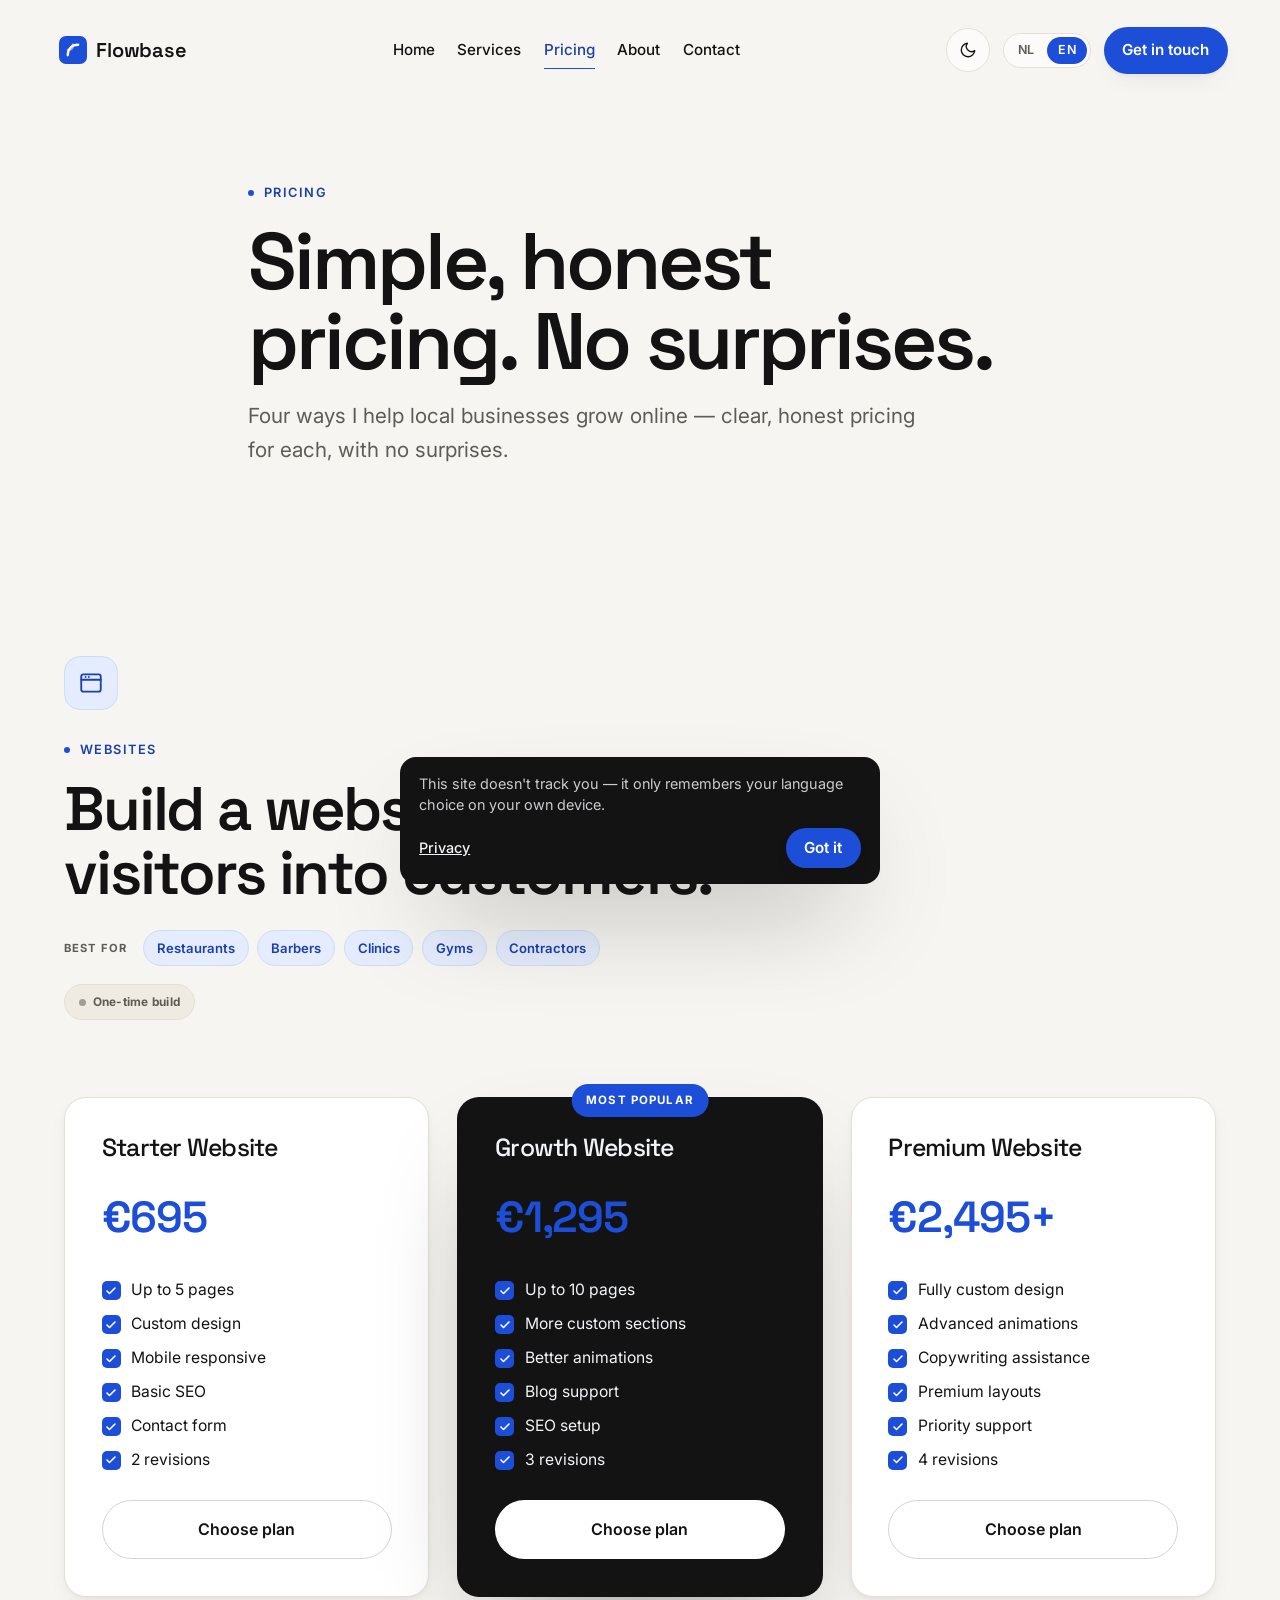
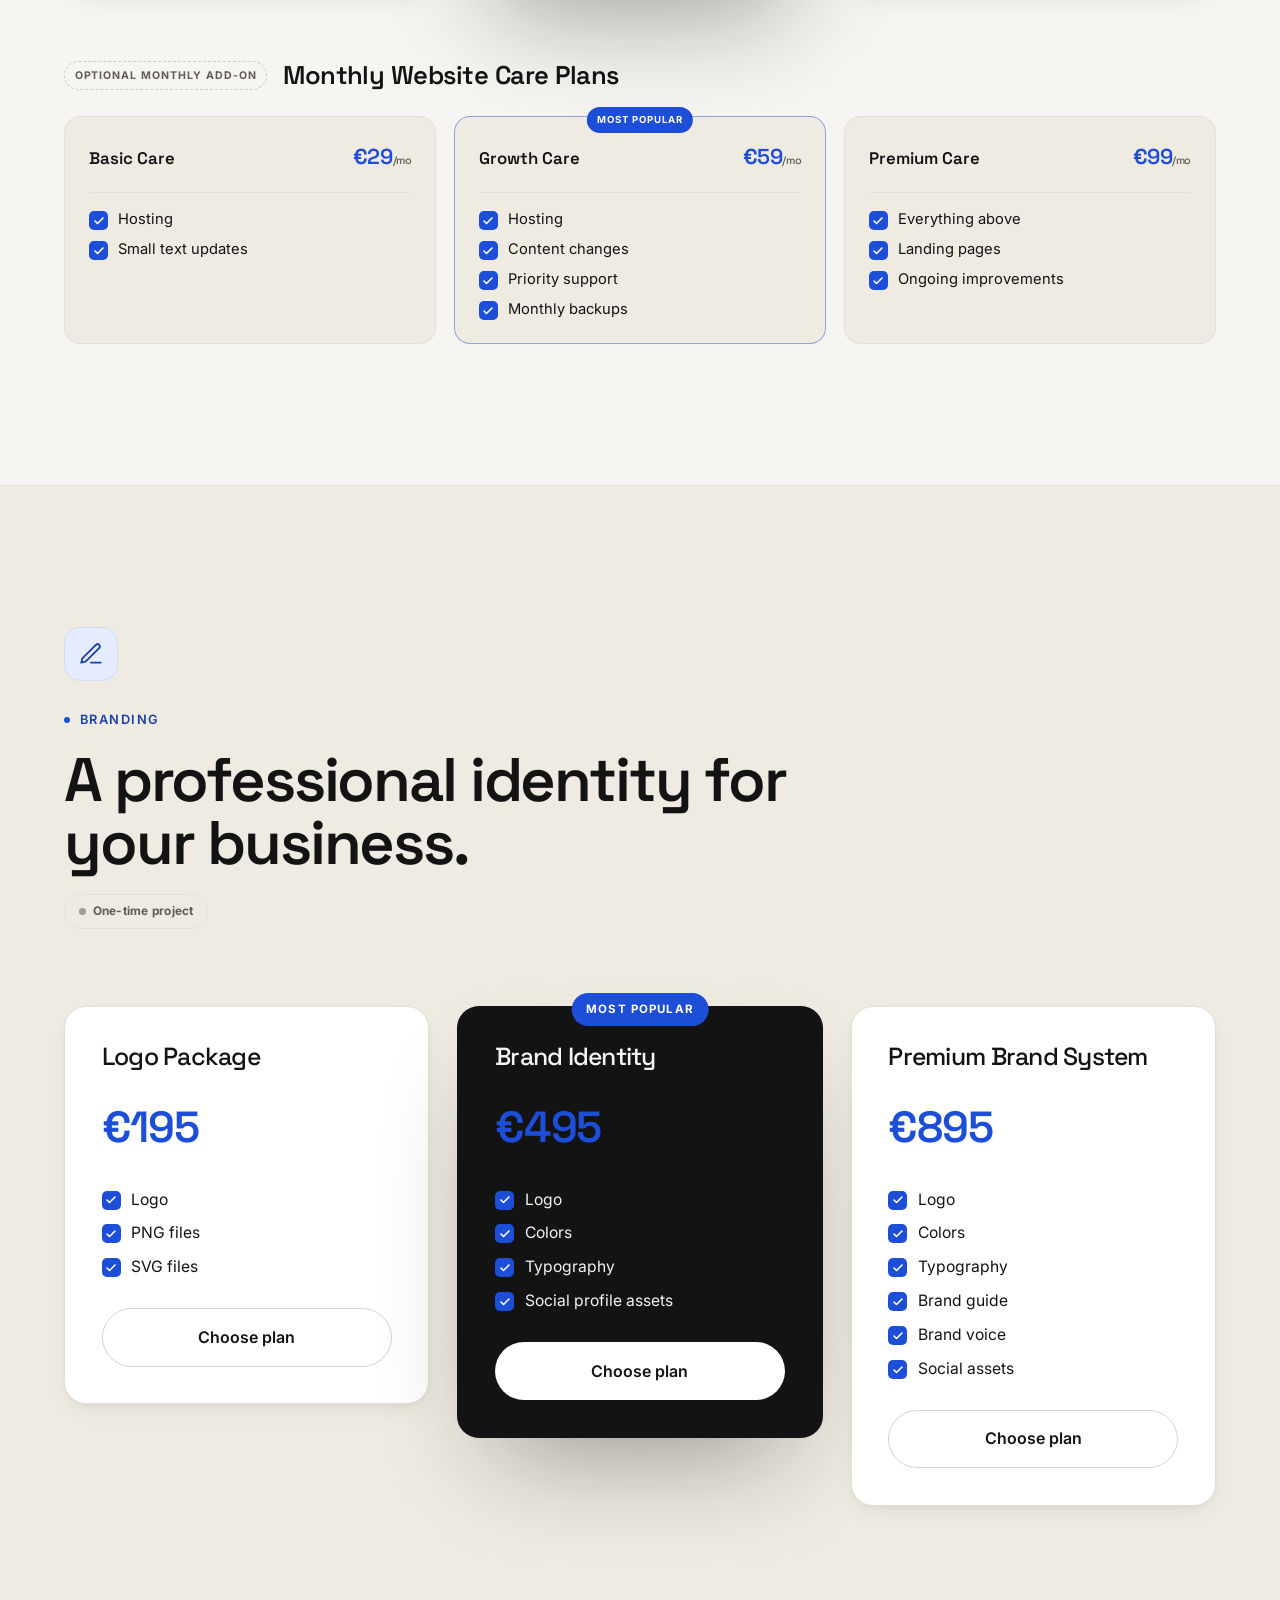
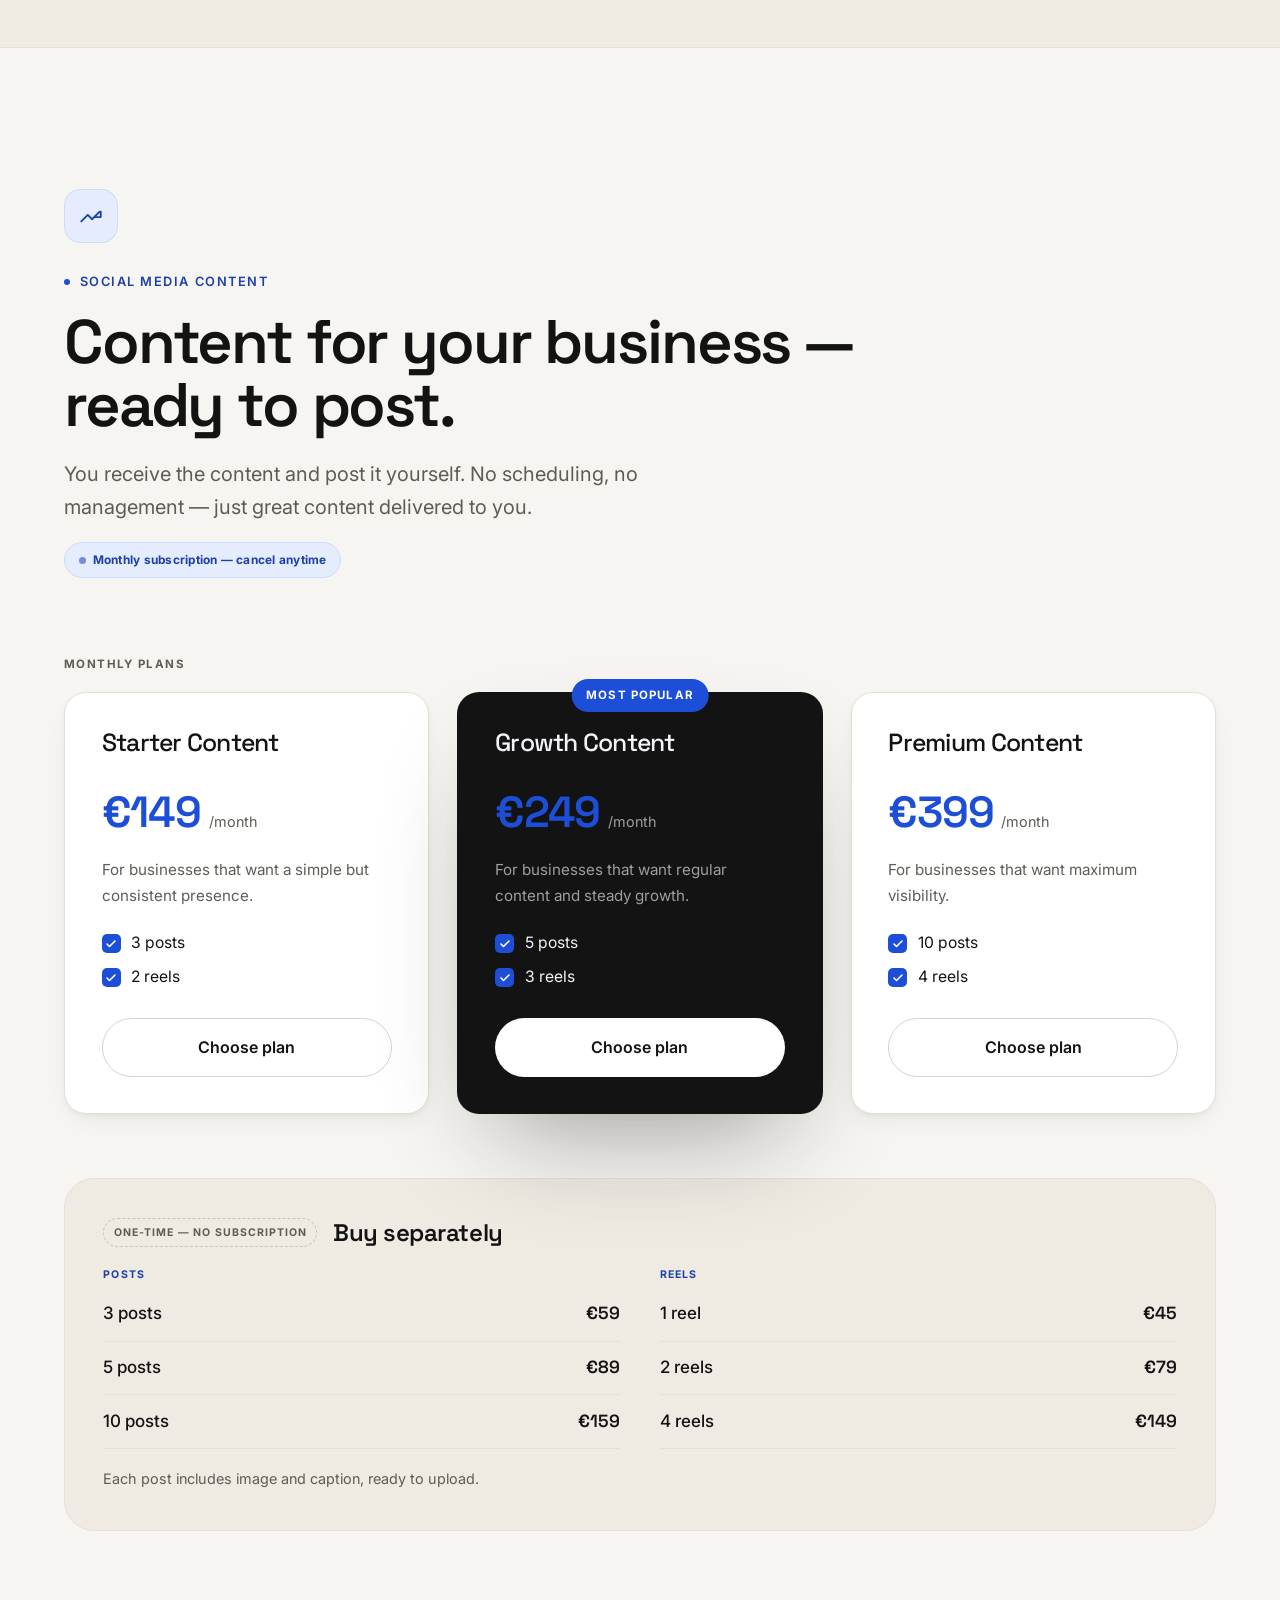
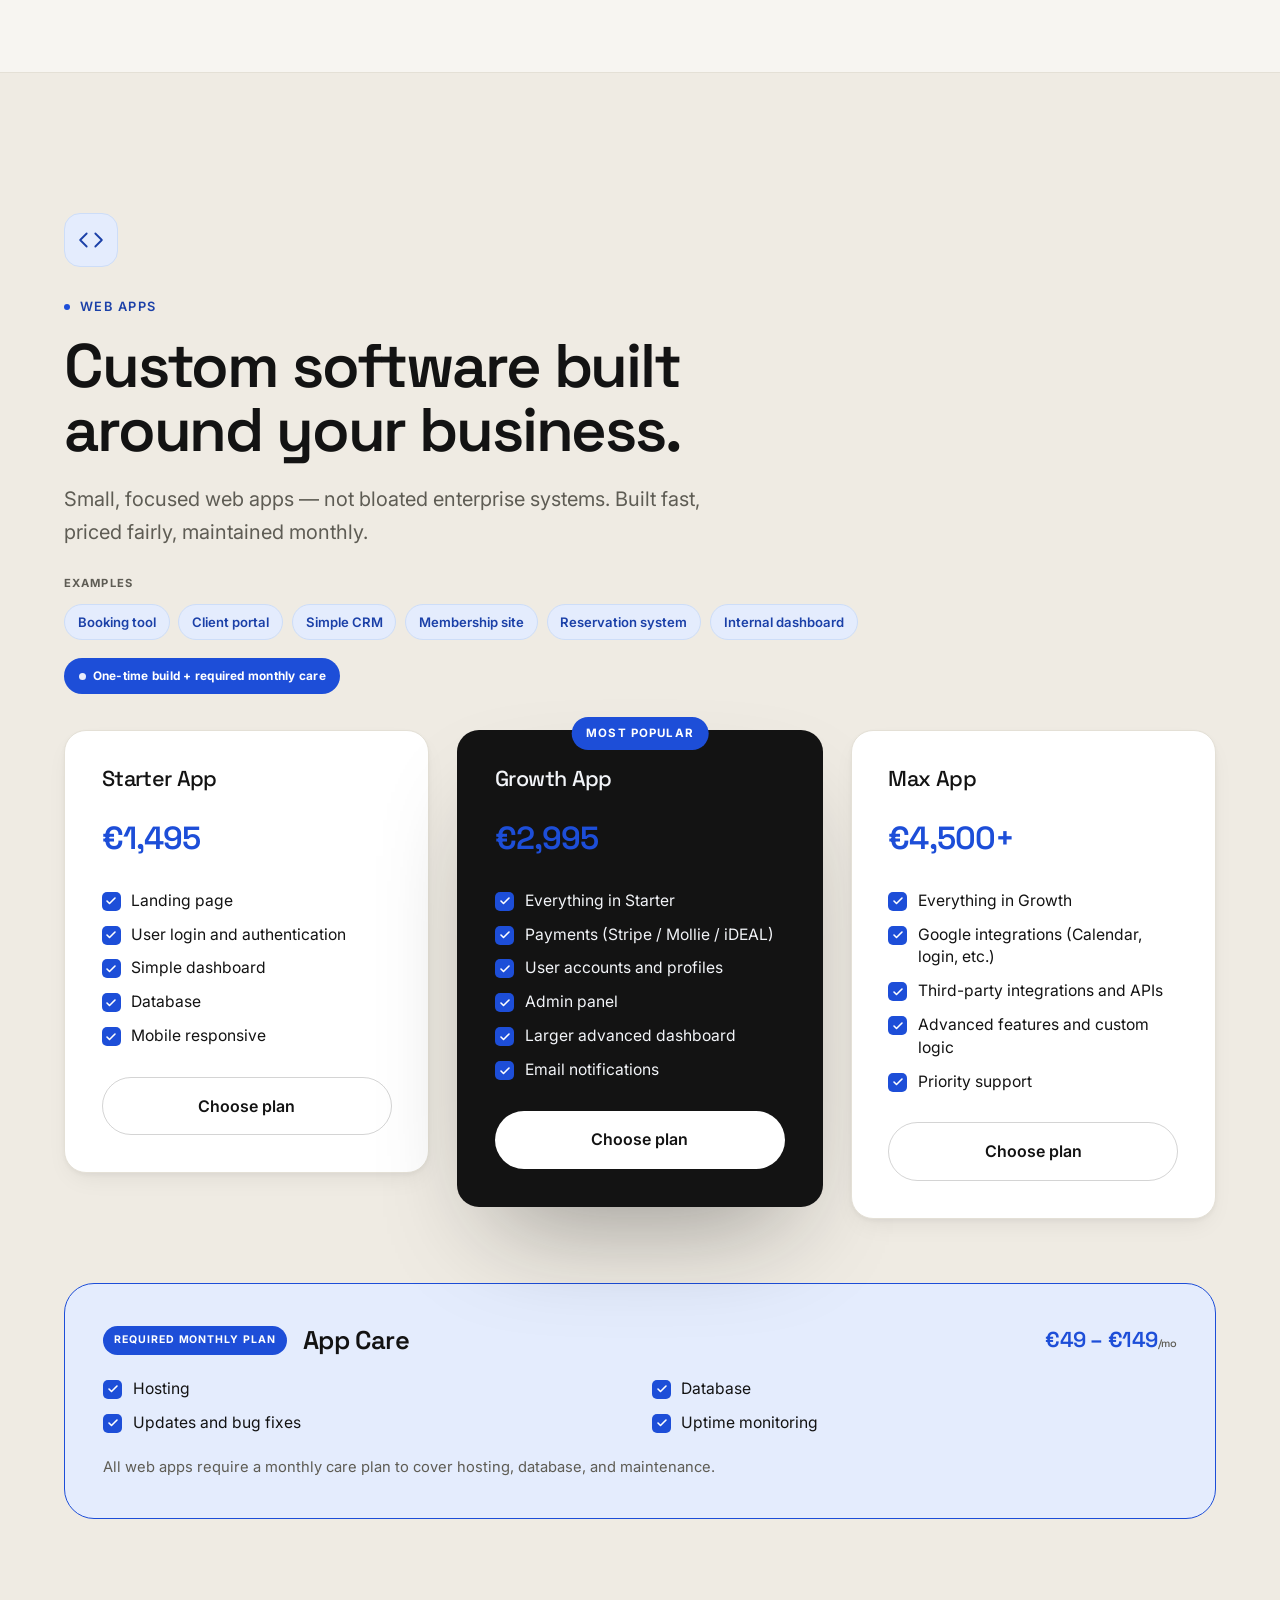
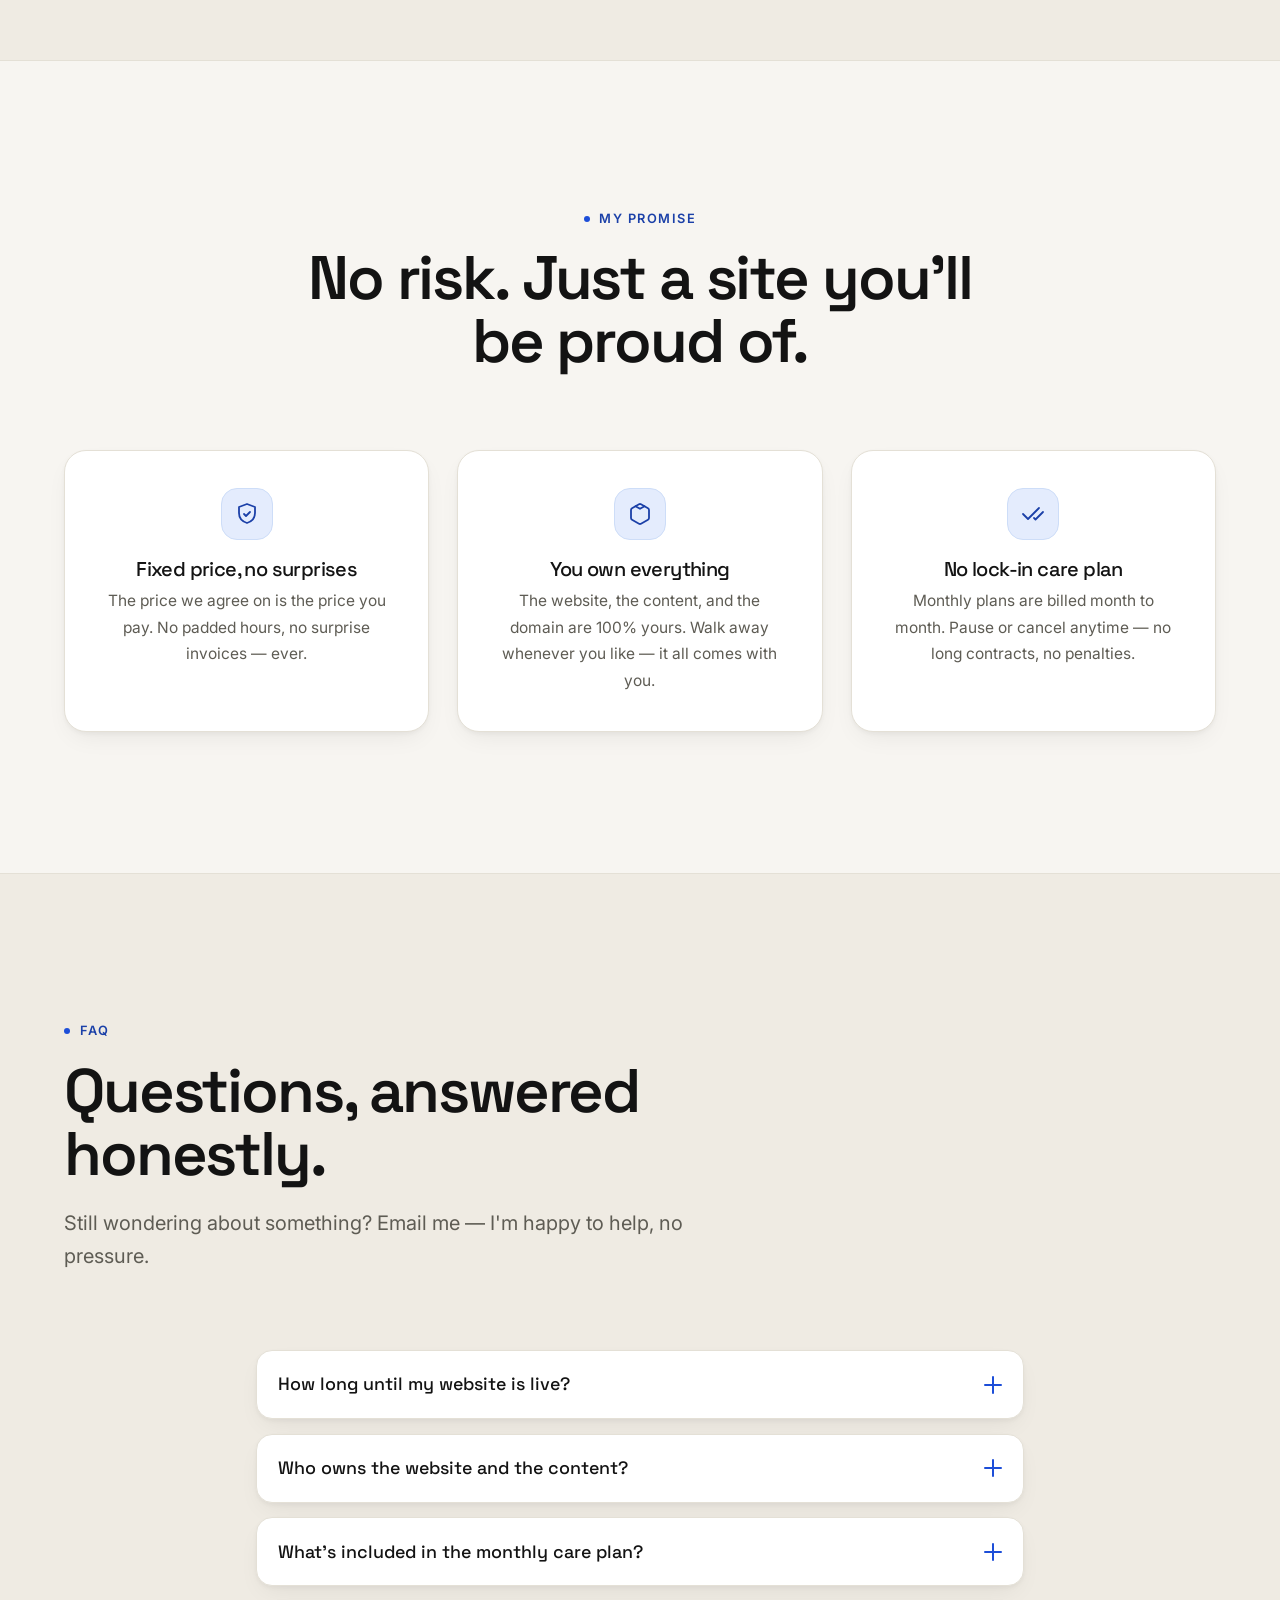
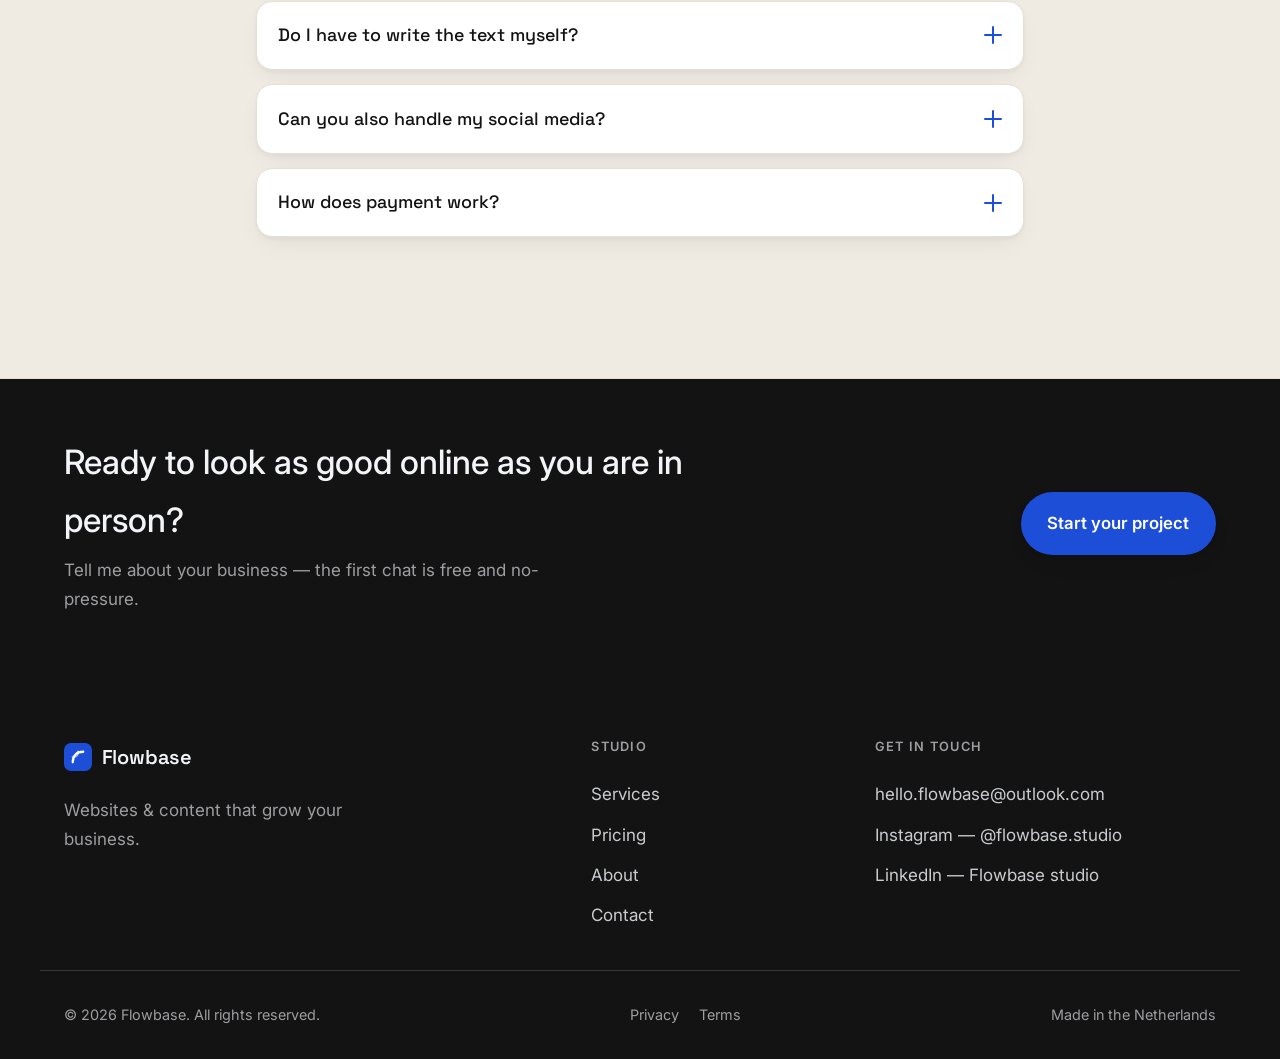
==== pricing.html @ be9048ef "Initial commit: Flowbase marketing site Static bilingual (NL/EN) multi-page site (Home, Services, Pr" ====
<!DOCTYPE html>
<html lang="en" data-page="pricing">
<head>
  <meta charset="UTF-8" />
  <meta name="viewport" content="width=device-width, initial-scale=1.0" />
  <title>Pricing — Flowbase</title>
  <meta name="description" content="Clear, honest pricing for websites, branding, social content, and custom web apps — for local businesses in the Netherlands. No surprises." />
  <meta name="theme-color" content="#F7F5F1" />

  <meta property="og:type" content="website" />
  <meta property="og:site_name" content="Flowbase" />
  <meta property="og:title" content="Pricing — Flowbase" />
  <meta property="og:description" content="Websites, branding, social content, and custom web apps — clear pricing, no surprises." />
  <meta property="og:url" content="https://flowbase.nl/pricing.html" />
  <meta property="og:image" content="https://flowbase.nl/assets/img/og-image.jpg" />
  <meta name="twitter:card" content="summary_large_image" />
  <meta name="twitter:image" content="https://flowbase.nl/assets/img/og-image.jpg" />

  <link rel="icon" href="assets/img/favicon.svg" type="image/svg+xml" />
  <link rel="apple-touch-icon" href="assets/img/favicon.svg" />
  <link rel="manifest" href="site.webmanifest" />
  <meta name="apple-mobile-web-app-title" content="Flowbase" />
  <meta name="mobile-web-app-capable" content="yes" />

  <!-- FAQ rich results -->
  <script type="application/ld+json">
  {
    "@context": "https://schema.org",
    "@type": "FAQPage",
    "mainEntity": [
      { "@type": "Question", "name": "How long until my website is live?", "acceptedAnswer": { "@type": "Answer", "text": "Most sites go live in around two weeks once I have your content. Bigger builds with booking or logins take a little longer — you'll always get a clear timeline upfront." } },
      { "@type": "Question", "name": "Who owns the website and the content?", "acceptedAnswer": { "@type": "Answer", "text": "You do — completely. The site, the copy, the images, and the domain are yours. There's no lock-in and nothing held hostage." } },
      { "@type": "Question", "name": "What's included in the monthly care plan?", "acceptedAnswer": { "@type": "Answer", "text": "Hosting, security, backups, software updates, and small content tweaks — so your site stays fast, safe, and current without you having to think about it." } },
      { "@type": "Question", "name": "Do I have to write the text myself?", "acceptedAnswer": { "@type": "Answer", "text": "No. I draft the copy and structure based on our chat about your business — you just review and approve. Good writing is part of the job." } },
      { "@type": "Question", "name": "Can you also handle my social media?", "acceptedAnswer": { "@type": "Answer", "text": "Yes — that's the content side of Flowbase. Posts and reels, done for you every month, either on their own or bundled with your care plan." } },
      { "@type": "Question", "name": "How does payment work?", "acceptedAnswer": { "@type": "Answer", "text": "A deposit to get started and the rest on completion for the build. Monthly plans are billed month to month, and you can cancel whenever you like." } }
    ]
  }
  </script>

  <script type="speculationrules">
  { "prefetch": [ { "source": "document", "where": { "href_matches": "/*" }, "eagerness": "moderate" } ] }
  </script>

  <link rel="preconnect" href="https://fonts.googleapis.com" />
  <link rel="preconnect" href="https://fonts.gstatic.com" crossorigin />
  <link href="https://fonts.googleapis.com/css2?family=Space+Grotesk:wght@400;500;600;700&family=Inter:wght@400;500;600;700&display=swap" rel="stylesheet" />

  <script>
    (function () {
      try {
        var t = localStorage.getItem('flowbase-theme');
        if (t !== 'dark' && t !== 'light') { t = window.matchMedia && window.matchMedia('(prefers-color-scheme: dark)').matches ? 'dark' : 'light'; }
        if (t === 'dark') document.documentElement.setAttribute('data-theme', 'dark');
      } catch (e) {}
    })();
  </script>

  <link rel="stylesheet" href="assets/css/styles.css" />
</head>
<body>
  <a class="skip-link" href="#main" data-i18n="skip">Skip to content</a>

  <header class="nav" id="nav">
    <div class="nav__inner">
      <a href="index.html" class="brand" aria-label="Flowbase home">
        <span class="brand__mark" aria-hidden="true">
          <svg viewBox="0 0 32 32" width="28" height="28" fill="none">
            <rect width="32" height="32" rx="8" fill="#C2613D"/>
            <path d="M10 22c0-7 4-12 12-12" stroke="#FFFFFF" stroke-width="2.6" stroke-linecap="round"/>
            <path d="M10 16c4 0 6-2 6-6" stroke="#FFFFFF" stroke-width="2.6" stroke-linecap="round" opacity="0.5"/>
          </svg>
        </span>
        <span class="brand__name">Flowbase</span>
      </a>

      <nav class="nav__links" aria-label="Primary">
        <a href="index.html" data-i18n="nav.home">Home</a>
        <a href="services.html" data-i18n="nav.services">Services</a>
        <a href="pricing.html" class="is-active" aria-current="page" data-i18n="nav.pricing">Pricing</a>
        <a href="about.html" data-i18n="nav.about">About</a>
        <a href="contact.html" data-i18n="nav.contact">Contact</a>
      </nav>

      <div class="nav__cta">
        <button type="button" class="theme-toggle" aria-label="Toggle dark mode" aria-pressed="false">
          <svg class="i-moon" viewBox="0 0 24 24" width="18" height="18" fill="none" stroke="currentColor" stroke-width="1.8" stroke-linecap="round" stroke-linejoin="round" aria-hidden="true"><path d="M21 12.79A9 9 0 1 1 11.21 3 7 7 0 0 0 21 12.79z"/></svg>
          <svg class="i-sun" viewBox="0 0 24 24" width="18" height="18" fill="none" stroke="currentColor" stroke-width="1.8" stroke-linecap="round" stroke-linejoin="round" aria-hidden="true"><circle cx="12" cy="12" r="4"/><path d="M12 2v2M12 20v2M4.93 4.93l1.41 1.41M17.66 17.66l1.41 1.41M2 12h2M20 12h2M6.34 17.66l-1.41 1.41M19.07 4.93l-1.41 1.41"/></svg>
        </button>
        <div class="lang-switch" role="group" aria-label="Language / Taal">
          <button type="button" class="lang-switch__btn" data-lang="nl" aria-label="Nederlands" aria-pressed="false">NL</button>
          <button type="button" class="lang-switch__btn" data-lang="en" aria-label="English" aria-pressed="true">EN</button>
        </div>
        <a href="contact.html" class="btn btn--accent btn--sm" data-i18n="nav.cta">Get in touch</a>
      </div>

      <button class="nav__toggle" id="navToggle" aria-label="Open menu" aria-expanded="false" aria-controls="mobileMenu">
        <svg viewBox="0 0 24 24" width="24" height="24" fill="none" stroke="currentColor" stroke-width="1.8" stroke-linecap="round"><path d="M3 12h18M3 6h18M3 18h18"/></svg>
      </button>
    </div>

    <div class="mobile-menu" id="mobileMenu" hidden>
      <nav aria-label="Mobile">
        <a href="index.html" data-i18n="nav.home">Home</a>
        <a href="services.html" data-i18n="nav.services">Services</a>
        <a href="pricing.html" class="is-active" aria-current="page" data-i18n="nav.pricing">Pricing</a>
        <a href="about.html" data-i18n="nav.about">About</a>
        <a href="contact.html" data-i18n="nav.contact">Contact</a>
      </nav>
      <div class="mobile-menu__lang">
        <span data-i18n="nav.language">Language</span>
        <div class="lang-switch" role="group" aria-label="Language / Taal">
          <button type="button" class="lang-switch__btn" data-lang="nl" aria-label="Nederlands" aria-pressed="false">NL</button>
          <button type="button" class="lang-switch__btn" data-lang="en" aria-label="English" aria-pressed="true">EN</button>
        </div>
      </div>
      <div class="mobile-menu__lang">
        <span data-i18n="nav.theme">Theme</span>
        <button type="button" class="theme-toggle" aria-label="Toggle dark mode" aria-pressed="false">
          <svg class="i-moon" viewBox="0 0 24 24" width="18" height="18" fill="none" stroke="currentColor" stroke-width="1.8" stroke-linecap="round" stroke-linejoin="round" aria-hidden="true"><path d="M21 12.79A9 9 0 1 1 11.21 3 7 7 0 0 0 21 12.79z"/></svg>
          <svg class="i-sun" viewBox="0 0 24 24" width="18" height="18" fill="none" stroke="currentColor" stroke-width="1.8" stroke-linecap="round" stroke-linejoin="round" aria-hidden="true"><circle cx="12" cy="12" r="4"/><path d="M12 2v2M12 20v2M4.93 4.93l1.41 1.41M17.66 17.66l1.41 1.41M2 12h2M20 12h2M6.34 17.66l-1.41 1.41M19.07 4.93l-1.41 1.41"/></svg>
        </button>
      </div>
      <a href="contact.html" class="btn btn--accent btn--block" data-i18n="nav.cta">Get in touch</a>
    </div>
  </header>

  <main id="main">
    <section class="page-header">
      <div class="container page-header__inner reveal">
        <p class="eyebrow"><span class="eyebrow__dot" aria-hidden="true"></span><span data-i18n="pricing.eyebrow">Pricing</span></p>
        <h1 data-i18n="pricing.title">Simple, honest pricing. No surprises.</h1>
        <p class="lead" data-i18n="pricing.lead">Four ways I help local businesses grow online — clear, honest pricing for each, with no surprises.</p>
      </div>
    </section>

    <!-- ========== 1 · WEBSITES (primary) ========== -->
    <section class="section" id="websites" aria-labelledby="websites-title">
      <div class="container">
        <div class="section__head reveal">
          <span class="cat-icon" aria-hidden="true">
            <svg viewBox="0 0 24 24" width="26" height="26" fill="none" stroke="currentColor" stroke-width="1.7" stroke-linecap="round" stroke-linejoin="round"><rect x="3" y="4" width="18" height="16" rx="2"/><path d="M3 9h18M7 6.5h.01M10 6.5h.01"/></svg>
          </span>
          <p class="eyebrow"><span class="eyebrow__dot" aria-hidden="true"></span><span data-i18n="pr.cat.web">Websites</span></p>
          <h2 class="section__title" id="websites-title" data-i18n="pr.web.title">Build a website that turns visitors into customers.</h2>
          <div class="bestfor-row">
            <span class="bestfor-row__label" data-i18n="pr.bestforLabel">Best for</span>
            <div class="tags">
              <span class="tag" data-i18n="aud.restaurants">Restaurants</span>
              <span class="tag" data-i18n="tag.barbers">Barbers</span>
              <span class="tag" data-i18n="tag.clinics">Clinics</span>
              <span class="tag" data-i18n="aud.gyms">Gyms</span>
              <span class="tag" data-i18n="aud.contractors">Contractors</span>
            </div>
          </div>
          <div class="billing-row"><span class="bill bill--once" data-i18n="pr.bill.web">One-time build</span></div>
        </div>

        <div class="grid grid--3 pricing-grid">
          <article class="card price-card reveal">
            <header class="price-card__head"><h3 data-i18n="pr.w1.name">Starter Website</h3></header>
            <div class="price"><span class="price__amount">€695</span></div>
            <ul class="ticks">
              <li data-i18n="pr.w1.t1">Up to 5 pages</li>
              <li data-i18n="pr.w1.t2">Custom design</li>
              <li data-i18n="pr.w1.t3">Mobile responsive</li>
              <li data-i18n="pr.w1.t4">Basic SEO</li>
              <li data-i18n="pr.w1.t5">Contact form</li>
              <li data-i18n="pr.w1.t6">2 revisions</li>
            </ul>
            <a href="contact.html" class="btn btn--outline btn--block" data-i18n="pr.choose">Choose plan</a>
          </article>

          <article class="card price-card price-card--featured reveal">
            <span class="badge" data-i18n="bundle.badge">Most popular</span>
            <header class="price-card__head"><h3 data-i18n="pr.w2.name">Growth Website</h3></header>
            <div class="price"><span class="price__amount">€1,295</span></div>
            <ul class="ticks">
              <li data-i18n="pr.w2.t1">Up to 10 pages</li>
              <li data-i18n="pr.w2.t2">More custom sections</li>
              <li data-i18n="pr.w2.t3">Better animations</li>
              <li data-i18n="pr.w2.t4">Blog support</li>
              <li data-i18n="pr.w2.t5">SEO setup</li>
              <li data-i18n="pr.w2.t6">3 revisions</li>
            </ul>
            <a href="contact.html" class="btn btn--light btn--block" data-i18n="pr.choose">Choose plan</a>
          </article>

          <article class="card price-card reveal">
            <header class="price-card__head"><h3 data-i18n="pr.w3.name">Premium Website</h3></header>
            <div class="price"><span class="price__amount">€2,495+</span></div>
            <ul class="ticks">
              <li data-i18n="pr.w3.t1">Fully custom design</li>
              <li data-i18n="pr.w3.t2">Advanced animations</li>
              <li data-i18n="pr.w3.t3">Copywriting assistance</li>
              <li data-i18n="pr.w3.t4">Premium layouts</li>
              <li data-i18n="pr.w3.t5">Priority support</li>
              <li data-i18n="pr.w3.t6">4 revisions</li>
            </ul>
            <a href="contact.html" class="btn btn--outline btn--block" data-i18n="pr.choose">Choose plan</a>
          </article>
        </div>

        <!-- recurring add-on: care plans -->
        <div class="care reveal">
          <div class="care__head">
            <span class="care__tag care__tag--opt" data-i18n="pr.care.tag">Optional monthly add-on</span>
            <h3 class="care__title" data-i18n="pr.care.title">Monthly Website Care Plans</h3>
          </div>
          <div class="care-grid">
            <div class="care-card">
              <div class="care-card__top">
                <span class="care-card__name" data-i18n="pr.care1.name">Basic Care</span>
                <span class="care-card__price">€29<small data-i18n="unit.permo">/mo</small></span>
              </div>
              <ul class="ticks">
                <li data-i18n="pr.care1.t1">Hosting</li>
                <li data-i18n="pr.care1.t2">Small text updates</li>
              </ul>
            </div>
            <div class="care-card care-card--pop">
              <span class="badge" data-i18n="bundle.badge">Most popular</span>
              <div class="care-card__top">
                <span class="care-card__name" data-i18n="pr.care2.name">Growth Care</span>
                <span class="care-card__price">€59<small data-i18n="unit.permo">/mo</small></span>
              </div>
              <ul class="ticks">
                <li data-i18n="pr.care2.t1">Hosting</li>
                <li data-i18n="pr.care2.t2">Content changes</li>
                <li data-i18n="pr.care2.t3">Priority support</li>
                <li data-i18n="pr.care2.t4">Monthly backups</li>
              </ul>
            </div>
            <div class="care-card">
              <div class="care-card__top">
                <span class="care-card__name" data-i18n="pr.care3.name">Premium Care</span>
                <span class="care-card__price">€99<small data-i18n="unit.permo">/mo</small></span>
              </div>
              <ul class="ticks">
                <li data-i18n="pr.care3.t1">Everything above</li>
                <li data-i18n="pr.care3.t2">Landing pages</li>
                <li data-i18n="pr.care3.t3">Ongoing improvements</li>
              </ul>
            </div>
          </div>
        </div>
      </div>
    </section>

    <!-- ========== 2 · BRANDING ========== -->
    <section class="section section--alt" id="branding" aria-labelledby="branding-title">
      <div class="container">
        <div class="section__head reveal">
          <span class="cat-icon" aria-hidden="true">
            <svg viewBox="0 0 24 24" width="26" height="26" fill="none" stroke="currentColor" stroke-width="1.7" stroke-linecap="round" stroke-linejoin="round"><path d="M12 20h9"/><path d="M16.5 3.5a2.12 2.12 0 0 1 3 3L7 19l-4 1 1-4 12.5-12.5z"/></svg>
          </span>
          <p class="eyebrow"><span class="eyebrow__dot" aria-hidden="true"></span><span data-i18n="pr.cat.brand">Branding</span></p>
          <h2 class="section__title" id="branding-title" data-i18n="pr.brand.title">A professional identity for your business.</h2>
          <div class="billing-row"><span class="bill bill--once" data-i18n="pr.bill.brand">One-time project</span></div>
        </div>

        <div class="grid grid--3 pricing-grid">
          <article class="card price-card reveal">
            <header class="price-card__head"><h3 data-i18n="pr.b1.name">Logo Package</h3></header>
            <div class="price"><span class="price__amount">€195</span></div>
            <ul class="ticks">
              <li data-i18n="pr.b1.t1">Logo</li>
              <li data-i18n="pr.b1.t2">PNG files</li>
              <li data-i18n="pr.b1.t3">SVG files</li>
            </ul>
            <a href="contact.html" class="btn btn--outline btn--block" data-i18n="pr.choose">Choose plan</a>
          </article>

          <article class="card price-card price-card--featured reveal">
            <span class="badge" data-i18n="bundle.badge">Most popular</span>
            <header class="price-card__head"><h3 data-i18n="pr.b2.name">Brand Identity</h3></header>
            <div class="price"><span class="price__amount">€495</span></div>
            <ul class="ticks">
              <li data-i18n="pr.b2.t1">Logo</li>
              <li data-i18n="pr.b2.t2">Colors</li>
              <li data-i18n="pr.b2.t3">Typography</li>
              <li data-i18n="pr.b2.t4">Social profile assets</li>
            </ul>
            <a href="contact.html" class="btn btn--light btn--block" data-i18n="pr.choose">Choose plan</a>
          </article>

          <article class="card price-card reveal">
            <header class="price-card__head"><h3 data-i18n="pr.b3.name">Premium Brand System</h3></header>
            <div class="price"><span class="price__amount">€895</span></div>
            <ul class="ticks">
              <li data-i18n="pr.b3.t1">Logo</li>
              <li data-i18n="pr.b3.t2">Colors</li>
              <li data-i18n="pr.b3.t3">Typography</li>
              <li data-i18n="pr.b3.t4">Brand guide</li>
              <li data-i18n="pr.b3.t5">Brand voice</li>
              <li data-i18n="pr.b3.t6">Social assets</li>
            </ul>
            <a href="contact.html" class="btn btn--outline btn--block" data-i18n="pr.choose">Choose plan</a>
          </article>
        </div>
      </div>
    </section>

    <!-- ========== 3 · SOCIAL MEDIA CONTENT ========== -->
    <section class="section" id="content" aria-labelledby="content-title">
      <div class="container">
        <div class="section__head reveal">
          <span class="cat-icon" aria-hidden="true">
            <svg viewBox="0 0 24 24" width="26" height="26" fill="none" stroke="currentColor" stroke-width="1.7" stroke-linecap="round" stroke-linejoin="round"><path d="M3 17l6-6 4 4 7-7"/><path d="M21 8v5h-5"/></svg>
          </span>
          <p class="eyebrow"><span class="eyebrow__dot" aria-hidden="true"></span><span data-i18n="pr.cat.content">Social media content</span></p>
          <h2 class="section__title" id="content-title" data-i18n="pr.content.title">Content for your business — ready to post.</h2>
          <p class="section__lead" data-i18n="pr.content.lead">You receive the content and post it yourself. No scheduling, no management — just great content delivered to you.</p>
          <div class="billing-row"><span class="bill bill--monthly" data-i18n="pr.bill.content">Monthly subscription — cancel anytime</span></div>
        </div>

        <p class="sublabel" data-i18n="pr.s.blockA">Monthly plans</p>
        <div class="grid grid--3 pricing-grid">
          <article class="card price-card reveal">
            <header class="price-card__head"><h3 data-i18n="pr.s1.name">Starter Content</h3></header>
            <div class="price"><span class="price__amount">€149</span><span class="price__unit" data-i18n="unit.permonth">/month</span></div>
            <p class="price-card__for" data-i18n="pr.s1.for">For businesses that want a simple but consistent presence.</p>
            <ul class="ticks">
              <li data-i18n="pr.s1.t1">3 posts</li>
              <li data-i18n="pr.s1.t2">2 reels</li>
            </ul>
            <a href="contact.html" class="btn btn--outline btn--block" data-i18n="pr.choose">Choose plan</a>
          </article>

          <article class="card price-card price-card--featured reveal">
            <span class="badge" data-i18n="bundle.badge">Most popular</span>
            <header class="price-card__head"><h3 data-i18n="pr.s2.name">Growth Content</h3></header>
            <div class="price"><span class="price__amount">€249</span><span class="price__unit" data-i18n="unit.permonth">/month</span></div>
            <p class="price-card__for" data-i18n="pr.s2.for">For businesses that want regular content and steady growth.</p>
            <ul class="ticks">
              <li data-i18n="pr.s2.t1">5 posts</li>
              <li data-i18n="pr.s2.t2">3 reels</li>
            </ul>
            <a href="contact.html" class="btn btn--light btn--block" data-i18n="pr.choose">Choose plan</a>
          </article>

          <article class="card price-card reveal">
            <header class="price-card__head"><h3 data-i18n="pr.s3.name">Premium Content</h3></header>
            <div class="price"><span class="price__amount">€399</span><span class="price__unit" data-i18n="unit.permonth">/month</span></div>
            <p class="price-card__for" data-i18n="pr.s3.for">For businesses that want maximum visibility.</p>
            <ul class="ticks">
              <li data-i18n="pr.s3.t1">10 posts</li>
              <li data-i18n="pr.s3.t2">4 reels</li>
            </ul>
            <a href="contact.html" class="btn btn--outline btn--block" data-i18n="pr.choose">Choose plan</a>
          </article>
        </div>

        <!-- one-time, no subscription — entry option, lighter weight than the monthly plans -->
        <div class="buy reveal">
          <div class="buy__head">
            <span class="buy__tag" data-i18n="pr.sep.sub">One-time — no subscription</span>
            <h3 class="buy__title" data-i18n="pr.sep.title">Buy separately</h3>
          </div>
          <div class="buy__groups">
            <div class="buy__group">
              <span class="buy__grouplabel" data-i18n="pr.sep.posts">Posts</span>
              <ul class="buy__list">
                <li class="buyrow"><span class="buyrow__name" data-i18n="pr.sep.p3">3 posts</span><span class="buyrow__price">€59</span></li>
                <li class="buyrow"><span class="buyrow__name" data-i18n="pr.sep.p5">5 posts</span><span class="buyrow__price">€89</span></li>
                <li class="buyrow"><span class="buyrow__name" data-i18n="pr.sep.p10">10 posts</span><span class="buyrow__price">€159</span></li>
              </ul>
            </div>
            <div class="buy__group">
              <span class="buy__grouplabel" data-i18n="pr.sep.reels">Reels</span>
              <ul class="buy__list">
                <li class="buyrow"><span class="buyrow__name" data-i18n="pr.sep.r1">1 reel</span><span class="buyrow__price">€45</span></li>
                <li class="buyrow"><span class="buyrow__name" data-i18n="pr.sep.r2">2 reels</span><span class="buyrow__price">€79</span></li>
                <li class="buyrow"><span class="buyrow__name" data-i18n="pr.sep.r4">4 reels</span><span class="buyrow__price">€149</span></li>
              </ul>
            </div>
          </div>
          <p class="buy__note" data-i18n="pr.sep.note">Each post includes image and caption, ready to upload.</p>
        </div>
      </div>
    </section>

    <!-- ========== 4 · WEB APPS — MICRO-SAAS (quiet upsell, last) ========== -->
    <section class="section section--alt" id="webapps" aria-labelledby="webapps-title">
      <div class="container">
        <div class="section__head section__head--sm reveal">
          <span class="cat-icon" aria-hidden="true">
            <svg viewBox="0 0 24 24" width="26" height="26" fill="none" stroke="currentColor" stroke-width="1.7" stroke-linecap="round" stroke-linejoin="round"><polyline points="16 18 22 12 16 6"/><polyline points="8 6 2 12 8 18"/></svg>
          </span>
          <p class="eyebrow"><span class="eyebrow__dot" aria-hidden="true"></span><span data-i18n="pr.cat.webapp">Web apps</span></p>
          <h2 class="section__title" id="webapps-title" data-i18n="pr.webapp.title">Custom software built around your business.</h2>
          <p class="section__lead" data-i18n="pr.webapp.lead">Small, focused web apps — not bloated enterprise systems. Built fast, priced fairly, maintained monthly.</p>
          <div class="bestfor-row">
            <span class="bestfor-row__label" data-i18n="pr.wa.label">Examples</span>
            <div class="tags">
              <span class="tag" data-i18n="pr.wa.ex1">Booking tool</span>
              <span class="tag" data-i18n="pr.wa.ex2">Client portal</span>
              <span class="tag" data-i18n="pr.wa.ex3">Simple CRM</span>
              <span class="tag" data-i18n="pr.wa.ex4">Membership site</span>
              <span class="tag" data-i18n="pr.wa.ex5">Reservation system</span>
              <span class="tag" data-i18n="pr.wa.ex6">Internal dashboard</span>
            </div>
          </div>
          <div class="billing-row"><span class="bill bill--req" data-i18n="pr.bill.webapp">One-time build + required monthly care</span></div>
        </div>

        <div class="grid grid--3 pricing-grid">
          <article class="card price-card price-card--quiet reveal">
            <header class="price-card__head"><h3 data-i18n="pr.wa1.name">Starter App</h3></header>
            <div class="price"><span class="price__amount">€1,495</span></div>
            <ul class="ticks">
              <li data-i18n="pr.wa1.t1">Landing page</li>
              <li data-i18n="pr.wa1.t2">User login and authentication</li>
              <li data-i18n="pr.wa1.t3">Simple dashboard</li>
              <li data-i18n="pr.wa1.t4">Database</li>
              <li data-i18n="pr.wa1.t5">Mobile responsive</li>
            </ul>
            <a href="contact.html" class="btn btn--outline btn--block" data-i18n="pr.choose">Choose plan</a>
          </article>

          <article class="card price-card price-card--quiet price-card--featured reveal">
            <span class="badge" data-i18n="bundle.badge">Most popular</span>
            <header class="price-card__head"><h3 data-i18n="pr.wa2.name">Growth App</h3></header>
            <div class="price"><span class="price__amount">€2,995</span></div>
            <ul class="ticks">
              <li data-i18n="pr.wa2.t1">Everything in Starter</li>
              <li data-i18n="pr.wa2.t2">Payments (Stripe / Mollie / iDEAL)</li>
              <li data-i18n="pr.wa2.t3">User accounts and profiles</li>
              <li data-i18n="pr.wa2.t4">Admin panel</li>
              <li data-i18n="pr.wa2.t5">Larger advanced dashboard</li>
              <li data-i18n="pr.wa2.t6">Email notifications</li>
            </ul>
            <a href="contact.html" class="btn btn--light btn--block" data-i18n="pr.choose">Choose plan</a>
          </article>

          <article class="card price-card price-card--quiet reveal">
            <header class="price-card__head"><h3 data-i18n="pr.wa3.name">Max App</h3></header>
            <div class="price"><span class="price__amount">€4,500+</span></div>
            <ul class="ticks">
              <li data-i18n="pr.wa3.t1">Everything in Growth</li>
              <li data-i18n="pr.wa3.t2">Google integrations (Calendar, login, etc.)</li>
              <li data-i18n="pr.wa3.t3">Third-party integrations and APIs</li>
              <li data-i18n="pr.wa3.t4">Advanced features and custom logic</li>
              <li data-i18n="pr.wa3.t5">Priority support</li>
            </ul>
            <a href="contact.html" class="btn btn--outline btn--block" data-i18n="pr.choose">Choose plan</a>
          </article>
        </div>

        <!-- required recurring plan — visually distinct from the optional website care -->
        <div class="care care--req reveal">
          <div class="care__head">
            <span class="care__tag care__tag--req" data-i18n="pr.appcare.tag">Required monthly plan</span>
            <h3 class="care__title" data-i18n="pr.appcare.title">App Care</h3>
            <span class="care-card__price care__price">€49 – €149<small data-i18n="unit.permo">/mo</small></span>
          </div>
          <ul class="ticks care__ticks">
            <li data-i18n="pr.appcare.t1">Hosting</li>
            <li data-i18n="pr.appcare.t2">Database</li>
            <li data-i18n="pr.appcare.t3">Updates and bug fixes</li>
            <li data-i18n="pr.appcare.t4">Uptime monitoring</li>
          </ul>
          <p class="care__note" data-i18n="pr.appcare.note">All web apps require a monthly care plan to cover hosting, database, and maintenance.</p>
        </div>
      </div>
    </section>

    <!-- Guarantee -->
    <section class="section guarantee" aria-labelledby="guarantee-title">
      <div class="container">
        <div class="section__head section__head--center reveal">
          <p class="eyebrow"><span class="eyebrow__dot" aria-hidden="true"></span><span data-i18n="guarantee.eyebrow">My promise</span></p>
          <h2 class="section__title" id="guarantee-title" data-i18n="guarantee.title">No risk. Just a site you'll be proud of.</h2>
        </div>
        <div class="grid grid--3">
          <article class="card guarantee-card reveal">
            <div class="guarantee-card__icon" aria-hidden="true">
              <svg viewBox="0 0 24 24" width="24" height="24" fill="none" stroke="currentColor" stroke-width="1.8" stroke-linecap="round" stroke-linejoin="round"><path d="M12 2 4 5v6c0 5 3.4 8.5 8 10 4.6-1.5 8-5 8-10V5z"/><path d="m9 12 2 2 4-4"/></svg>
            </div>
            <h3 data-i18n="guarantee1.title">Fixed price, no surprises</h3>
            <p data-i18n="guarantee1.body">The price we agree on is the price you pay. No padded hours, no surprise invoices — ever.</p>
          </article>
          <article class="card guarantee-card reveal">
            <div class="guarantee-card__icon" aria-hidden="true">
              <svg viewBox="0 0 24 24" width="24" height="24" fill="none" stroke="currentColor" stroke-width="1.8" stroke-linecap="round" stroke-linejoin="round"><path d="M21 16V8a2 2 0 0 0-1-1.73l-7-4a2 2 0 0 0-2 0l-7 4A2 2 0 0 0 3 8v8a2 2 0 0 0 1 1.73l7 4a2 2 0 0 0 2 0l7-4A2 2 0 0 0 21 16z"/><path d="M7.5 4.27 12 6.81l4.5-2.54"/></svg>
            </div>
            <h3 data-i18n="guarantee2.title">You own everything</h3>
            <p data-i18n="guarantee2.body">The website, the content, and the domain are 100% yours. Walk away whenever you like — it all comes with you.</p>
          </article>
          <article class="card guarantee-card reveal">
            <div class="guarantee-card__icon" aria-hidden="true">
              <svg viewBox="0 0 24 24" width="24" height="24" fill="none" stroke="currentColor" stroke-width="1.8" stroke-linecap="round" stroke-linejoin="round"><path d="M18 6 7 17l-5-5"/><path d="m22 10-7.5 7.5L13 16"/></svg>
            </div>
            <h3 data-i18n="guarantee3.title">No lock-in care plan</h3>
            <p data-i18n="guarantee3.body">Monthly plans are billed month to month. Pause or cancel anytime — no long contracts, no penalties.</p>
          </article>
        </div>
      </div>
    </section>

    <!-- FAQ -->
    <section class="section section--alt" id="faq" aria-labelledby="faq-title">
      <div class="container">
        <div class="section__head reveal">
          <p class="eyebrow"><span class="eyebrow__dot" aria-hidden="true"></span><span data-i18n="faq.eyebrow">FAQ</span></p>
          <h2 class="section__title" id="faq-title" data-i18n="faq.title">Questions, answered honestly.</h2>
          <p class="section__lead" data-i18n="faq.lead">Still wondering about something? Email me — I'm happy to help, no pressure.</p>
        </div>

        <div class="faq reveal">
          <details class="faq__item">
            <summary><span data-i18n="faq.q1">How long until my website is live?</span><span class="faq__icon" aria-hidden="true"></span></summary>
            <div class="faq__a"><p data-i18n="faq.a1">Most sites go live in around two weeks once I have your content. Bigger builds with booking or logins take a little longer — you'll always get a clear timeline upfront.</p></div>
          </details>
          <details class="faq__item">
            <summary><span data-i18n="faq.q2">Who owns the website and the content?</span><span class="faq__icon" aria-hidden="true"></span></summary>
            <div class="faq__a"><p data-i18n="faq.a2">You do — completely. The site, the copy, the images, and the domain are yours. There's no lock-in and nothing held hostage.</p></div>
          </details>
          <details class="faq__item">
            <summary><span data-i18n="faq.q3">What's included in the monthly care plan?</span><span class="faq__icon" aria-hidden="true"></span></summary>
            <div class="faq__a"><p data-i18n="faq.a3">Hosting, security, backups, software updates, and small content tweaks — so your site stays fast, safe, and current without you having to think about it.</p></div>
          </details>
          <details class="faq__item">
            <summary><span data-i18n="faq.q4">Do I have to write the text myself?</span><span class="faq__icon" aria-hidden="true"></span></summary>
            <div class="faq__a"><p data-i18n="faq.a4">No. I draft the copy and structure based on our chat about your business — you just review and approve. Good writing is part of the job.</p></div>
          </details>
          <details class="faq__item">
            <summary><span data-i18n="faq.q5">Can you also handle my social media?</span><span class="faq__icon" aria-hidden="true"></span></summary>
            <div class="faq__a"><p data-i18n="faq.a5">Yes — that's the content side of Flowbase. Posts and reels, done for you every month, either on their own or bundled with your care plan.</p></div>
          </details>
          <details class="faq__item">
            <summary><span data-i18n="faq.q6">How does payment work?</span><span class="faq__icon" aria-hidden="true"></span></summary>
            <div class="faq__a"><p data-i18n="faq.a6">A deposit to get started and the rest on completion for the build. Monthly plans are billed month to month, and you can cancel whenever you like.</p></div>
          </details>
        </div>
      </div>
    </section>

    <section class="cta-band" aria-label="Get started">
      <div class="container cta-band__inner reveal">
        <div>
          <p class="cta-band__title" data-i18n="cta1.title">Ready to look as good online as you are in person?</p>
          <p class="cta-band__sub" data-i18n="cta1.sub">Tell me about your business — the first chat is free and no-pressure.</p>
        </div>
        <a href="contact.html" class="btn btn--accent btn--lg" data-i18n="cta1.btn">Start your project</a>
      </div>
    </section>
  </main>

  <footer class="footer section--dark">
    <div class="container footer__inner">
      <div class="footer__brand">
        <a href="index.html" class="brand brand--light" aria-label="Flowbase home">
          <span class="brand__mark" aria-hidden="true">
            <svg viewBox="0 0 32 32" width="28" height="28" fill="none">
              <rect width="32" height="32" rx="8" fill="#C2613D"/>
              <path d="M10 22c0-7 4-12 12-12" stroke="#FFFFFF" stroke-width="2.6" stroke-linecap="round"/>
              <path d="M10 16c4 0 6-2 6-6" stroke="#FFFFFF" stroke-width="2.6" stroke-linecap="round" opacity="0.5"/>
            </svg>
          </span>
          <span class="brand__name">Flowbase</span>
        </a>
        <p class="footer__tag" data-i18n="footer.tag">Websites &amp; content that grow your business.</p>
      </div>
      <nav class="footer__nav" aria-label="Footer">
        <h4 data-i18n="footer.studio">Studio</h4>
        <a href="services.html" data-i18n="nav.services">Services</a>
        <a href="pricing.html" data-i18n="nav.pricing">Pricing</a>
        <a href="about.html" data-i18n="nav.about">About</a>
        <a href="contact.html" data-i18n="nav.contact">Contact</a>
      </nav>
      <div class="footer__contact">
        <h4 data-i18n="footer.getintouch">Get in touch</h4>
        <a href="mailto:hello.flowbase@outlook.com">hello.flowbase@outlook.com</a>
        <a href="https://www.instagram.com/flowbase.studio/" target="_blank" rel="noopener">Instagram — @flowbase.studio</a>
        <a href="https://www.linkedin.com/in/flowbase-studio-45427a419/" target="_blank" rel="noopener">LinkedIn — Flowbase studio</a>
      </div>
    </div>
    <div class="container footer__bottom">
      <p>© <span id="year">2026</span> Flowbase. <span data-i18n="footer.rights">All rights reserved.</span></p>
      <nav class="footer__legal" aria-label="Legal">
        <a href="privacy.html" data-i18n="footer.privacy">Privacy</a>
        <a href="terms.html" data-i18n="footer.terms">Terms</a>
      </nav>
      <p data-i18n="footer.madein">Made in the Netherlands</p>
    </div>
  </footer>

  <a class="wa-float" id="waFloat" target="_blank" rel="noopener" aria-label="Chat on WhatsApp" hidden>
    <svg viewBox="0 0 24 24" width="26" height="26" fill="currentColor" aria-hidden="true"><path d="M17.5 14.38c-.3-.15-1.76-.87-2.03-.97-.27-.1-.47-.15-.67.15s-.77.97-.94 1.17c-.17.2-.35.22-.65.07-.3-.15-1.26-.46-2.4-1.48-.89-.79-1.49-1.77-1.66-2.07-.17-.3-.02-.46.13-.61.13-.13.3-.35.45-.52.15-.17.2-.3.3-.5.1-.2.05-.37-.02-.52-.08-.15-.67-1.61-.92-2.21-.24-.58-.49-.5-.67-.51h-.57c-.2 0-.52.07-.79.37-.27.3-1.04 1.01-1.04 2.47 0 1.46 1.06 2.87 1.21 3.07.15.2 2.09 3.2 5.07 4.49.71.3 1.26.49 1.69.62.71.23 1.36.2 1.87.12.57-.08 1.76-.72 2-1.41.25-.69.25-1.28.17-1.41-.07-.13-.27-.2-.57-.35z"/><path d="M12 2a10 10 0 0 0-8.6 15.08L2 22l5.05-1.32A10 10 0 1 0 12 2zm0 18.2c-1.5 0-2.97-.4-4.25-1.16l-.3-.18-3 .79.8-2.93-.2-.3A8.2 8.2 0 1 1 12 20.2z"/></svg>
  </a>

  <div class="mobile-bar" id="mobileBar">
    <a href="contact.html" class="btn btn--accent mobile-bar__cta" data-i18n="nav.cta">Get in touch</a>
    <a class="mobile-bar__wa" id="waBar" target="_blank" rel="noopener" aria-label="WhatsApp" hidden>
      <svg viewBox="0 0 24 24" width="24" height="24" fill="currentColor" aria-hidden="true"><path d="M17.5 14.38c-.3-.15-1.76-.87-2.03-.97-.27-.1-.47-.15-.67.15s-.77.97-.94 1.17c-.17.2-.35.22-.65.07-.3-.15-1.26-.46-2.4-1.48-.89-.79-1.49-1.77-1.66-2.07-.17-.3-.02-.46.13-.61.13-.13.3-.35.45-.52.15-.17.2-.3.3-.5.1-.2.05-.37-.02-.52-.08-.15-.67-1.61-.92-2.21-.24-.58-.49-.5-.67-.51h-.57c-.2 0-.52.07-.79.37-.27.3-1.04 1.01-1.04 2.47 0 1.46 1.06 2.87 1.21 3.07.15.2 2.09 3.2 5.07 4.49.71.3 1.26.49 1.69.62.71.23 1.36.2 1.87.12.57-.08 1.76-.72 2-1.41.25-.69.25-1.28.17-1.41-.07-.13-.27-.2-.57-.35z"/><path d="M12 2a10 10 0 0 0-8.6 15.08L2 22l5.05-1.32A10 10 0 1 0 12 2zm0 18.2c-1.5 0-2.97-.4-4.25-1.16l-.3-.18-3 .79.8-2.93-.2-.3A8.2 8.2 0 1 1 12 20.2z"/></svg>
    </a>
  </div>

  <button class="to-top" id="toTop" type="button" aria-label="Back to top" hidden>
    <svg viewBox="0 0 24 24" width="22" height="22" fill="none" stroke="currentColor" stroke-width="2" stroke-linecap="round" stroke-linejoin="round" aria-hidden="true"><path d="M12 19V5M5 12l7-7 7 7"/></svg>
  </button>

  <div class="cookie" id="cookieNote" role="region" aria-label="Privacy notice" hidden>
    <p data-i18n="cookie.text">This site doesn't track you — it only remembers your language choice on your own device.</p>
    <div class="cookie__actions">
      <a href="privacy.html" class="cookie__link" data-i18n="cookie.link">Privacy</a>
      <button class="btn btn--accent btn--sm" id="cookieOk" type="button" data-i18n="cookie.ok">Got it</button>
    </div>
  </div>

  <script src="assets/js/script.js"></script>
</body>
</html>
---- assets/css/styles.css ----
/* =========================================================
   Flowbase — editorial, warm monochrome + terracotta accent
   Type:  Fraunces (display serif) + Inter (body)
   Color: warm off-white + near-black ink, terracotta/clay accent
   ========================================================= */

:root {
  /* color — warm neutral base */
  --ink:        #131313;
  --ink-2:      #1d1d1b;
  --paper:      #F7F5F1;
  --paper-2:    #EFEBE3;
  --surface:    #FFFFFF;
  --text:       #131313;
  --muted:      #5E5C54;
  --border:     #E4E0D6;
  --border-ink: rgba(19,19,19,.18);

  /* accent — blue (trial: white / black / blue). Revert: #C2613D / #AC5230 / #934425 / #F3E2D7 */
  --accent:      #1D4ED8;
  --accent-2:    #1843B8;
  --accent-deep: #1B40A8;
  --accent-soft: #E4ECFD;

  --text-on-dark:  #F2F4F8;
  --muted-on-dark: rgba(242,244,248,.62);
  --border-on-dark: rgba(242,244,248,.16);

  /* radius — soft, rounded, pill buttons */
  --r-sm: 12px;
  --r-md: 16px;
  --r-lg: 22px;
  --r-xl: 30px;
  --r-btn: 999px;
  --r-pill: 999px;

  /* shadow — soft, large, premium depth */
  --shadow-sm: 0 2px 4px rgba(19,19,19,.04), 0 10px 26px -8px rgba(19,19,19,.08);
  --shadow-md: 0 26px 60px -28px rgba(19,19,19,.30);
  --shadow-lg: 0 50px 110px -40px rgba(19,19,19,.42);

  /* type — geometric grotesk display + clean sans body */
  --font-display: 'Space Grotesk', 'Inter', system-ui, sans-serif;
  --font-body: 'Inter', system-ui, -apple-system, sans-serif;

  --container: 75rem;
}

/* ---------- reset / base ---------- */
*, *::before, *::after { box-sizing: border-box; }
* { margin: 0; }
/* honor the [hidden] attribute even on elements with a display rule (e.g. .btn) —
   keeps gated controls like #bookCall truly hidden until enabled */
[hidden] { display: none !important; }

html {
  scroll-behavior: smooth;
  scroll-padding-top: 6rem;
  -webkit-text-size-adjust: 100%;
}

body {
  font-family: var(--font-body);
  background: var(--paper);
  color: var(--text);
  line-height: 1.7;
  font-size: 1.0625rem;
  -webkit-font-smoothing: antialiased;
  text-rendering: optimizeLegibility;
}

h1, h2, h3, h4 {
  font-family: var(--font-display);
  font-optical-sizing: auto;
  font-weight: 600;
  line-height: 1.05;
  letter-spacing: -0.03em;
}

a { color: inherit; text-decoration: none; }
img, svg { display: block; max-width: 100%; }
ul { list-style: none; padding: 0; }
button { font-family: inherit; cursor: pointer; }

::selection { background: var(--accent); color: #fff; }

.skip-link {
  position: absolute;
  left: -999px; top: 0;
  background: var(--ink);
  color: var(--text-on-dark);
  padding: .75rem 1.25rem;
  border-radius: 0 0 var(--r-sm) 0;
  z-index: 200;
}
.skip-link:focus { left: 0; }

.container {
  width: 100%;
  max-width: var(--container);
  margin-inline: auto;
  padding-inline: 1.5rem;
}

/* ---------- shared section bits ---------- */
.section { padding-block: clamp(5.5rem, 11vw, 10rem); }
.section--alt { background: var(--paper-2); border-top: 1px solid var(--border); border-bottom: 1px solid var(--border); }
.section--dark { background: var(--ink); color: var(--text-on-dark); }

[id] { scroll-margin-top: 6rem; }

.section__head { max-width: 50rem; margin-bottom: clamp(3rem, 6vw, 5rem); }
.section__head--sm { margin-bottom: 2.25rem; }

.section__title {
  font-size: clamp(2.3rem, 4.8vw, 3.9rem);
  font-weight: 600;
  letter-spacing: -0.035em;
  line-height: 1.03;
}
.section__lead {
  margin-top: 1.3rem;
  color: var(--muted);
  font-size: clamp(1.08rem, 1.6vw, 1.25rem);
  line-height: 1.65;
  max-width: 42rem;
}
.section--dark .section__lead { color: var(--muted-on-dark); }
.section__foot { margin-top: 3rem; display: flex; justify-content: center; }

/* ---------- page header (subpages) ---------- */
.page-header { position: relative; padding-top: clamp(8.5rem, 15vw, 11rem); padding-bottom: clamp(1.5rem, 4vw, 3rem); }
.page-header__inner { max-width: 52rem; }
.page-header h1 { font-family: var(--font-display); font-weight: 600; font-size: clamp(2.8rem, 6.5vw, 5rem); letter-spacing: -0.038em; line-height: 1.0; margin-bottom: 1.1rem; }
.page-header .lead { color: var(--muted); font-size: clamp(1.08rem, 1.7vw, 1.3rem); max-width: 42rem; line-height: 1.65; }

.eyebrow {
  display: inline-flex;
  align-items: center;
  gap: .6rem;
  font-family: var(--font-body);
  font-weight: 600;
  font-size: .8rem;
  letter-spacing: .12em;
  text-transform: uppercase;
  color: var(--accent-deep);
  margin-bottom: 1.1rem;
}
.eyebrow--light { color: var(--accent); }
.eyebrow__dot { width: 6px; height: 6px; border-radius: 50%; background: var(--accent); }

.note { color: var(--muted); font-size: .95rem; }
.note--center { text-align: center; margin-top: 3rem; max-width: 40rem; margin-inline: auto; }

/* ---------- buttons ---------- */
.btn {
  display: inline-flex;
  align-items: center;
  justify-content: center;
  gap: .55rem;
  font-family: var(--font-body);
  font-weight: 600;
  font-size: 1rem;
  padding: .92rem 1.7rem;
  border: 1.5px solid transparent;
  border-radius: var(--r-btn);
  transition: transform .2s ease, background-color .2s ease, box-shadow .2s ease, border-color .2s ease, color .2s ease;
  white-space: nowrap;
}
.btn svg { transition: transform .2s ease; }
.btn:hover svg { transform: translateX(3px); }

.btn--primary { background: var(--ink); color: var(--text-on-dark); box-shadow: var(--shadow-sm); }
.btn--primary:hover { background: #000; transform: translateY(-2px); box-shadow: var(--shadow-md); }

.btn--outline { background: transparent; color: var(--text); border-color: var(--border-ink); }
.btn--outline:hover { background: var(--ink); color: var(--text-on-dark); border-color: var(--ink); transform: translateY(-2px); }

.btn--light { background: var(--surface); color: var(--ink); }
.btn--light:hover { background: var(--paper); transform: translateY(-2px); box-shadow: var(--shadow-md); }

.btn--accent { background: var(--accent); color: #fff; box-shadow: var(--shadow-sm); }
.btn--accent:hover { background: var(--accent-2); transform: translateY(-2px); box-shadow: var(--shadow-md); }

.btn--sm { padding: .6rem 1.1rem; font-size: .95rem; }
.btn--lg { padding: 1rem 1.6rem; font-size: 1.05rem; }
.btn--block { width: 100%; }

/* ---------- nav ---------- */
.nav { position: fixed; inset: 0 0 auto 0; z-index: 100; padding: 1rem 1.5rem; }
.nav__inner {
  max-width: var(--container);
  margin-inline: auto;
  display: flex;
  align-items: center;
  justify-content: space-between;
  gap: 1rem;
  padding: .6rem .7rem .6rem 1.1rem;
  background: rgba(247,245,241,.78);
  backdrop-filter: blur(14px) saturate(140%);
  -webkit-backdrop-filter: blur(14px) saturate(140%);
  border: 1px solid transparent;
  border-radius: var(--r-pill);
  transition: box-shadow .3s ease, background-color .3s ease, border-color .3s ease;
}
.nav.is-scrolled .nav__inner { background: rgba(247,245,241,.94); box-shadow: var(--shadow-md); border-color: var(--border); }

.brand { display: inline-flex; align-items: center; gap: .6rem; font-family: var(--font-display); font-weight: 600; font-size: 1.25rem; letter-spacing: -0.01em; }
.brand__mark { display: inline-flex; }
/* logo tile follows the accent token (trial: blue). Revert: delete this rule (inline SVG is orange). */
.brand__mark rect { fill: var(--accent); }
.brand--light { color: var(--text-on-dark); }

.nav__links { display: flex; align-items: center; gap: 1.4rem; }
.nav__links a { font-weight: 500; font-size: .95rem; color: var(--text); position: relative; padding: .25rem 0; transition: transform .2s ease, color .2s ease; }
.nav__links a::after { content: ''; position: absolute; left: 0; bottom: -2px; width: 0; height: 1.5px; background: var(--accent); transition: width .25s ease; }
.nav__links a:hover, .nav__links a:focus-visible { transform: scale(1.05); }
.nav__links a:hover::after, .nav__links a:focus-visible::after { width: 100%; }
/* scrollspy: current section */
.nav__links a.is-active { color: var(--accent-deep); }
.nav__links a.is-active::after { width: 100%; }

.nav__toggle { display: none; align-items: center; justify-content: center; width: 44px; height: 44px; background: transparent; border: 1px solid var(--border); border-radius: var(--r-sm); color: var(--ink); }

.mobile-menu {
  max-width: var(--container);
  margin: .6rem auto 0;
  background: rgba(255,255,255,.97);
  backdrop-filter: blur(14px);
  border: 1px solid var(--border);
  border-radius: var(--r-lg);
  padding: 1rem;
  box-shadow: var(--shadow-lg);
}
.mobile-menu nav { display: flex; flex-direction: column; }
.mobile-menu nav a { padding: .85rem .5rem; font-weight: 500; border-bottom: 1px solid var(--border); }
.mobile-menu nav a:last-of-type { border-bottom: 0; }
.mobile-menu .btn { margin-top: .85rem; }
.mobile-menu__lang { display: flex; align-items: center; justify-content: space-between; gap: 1rem; padding: .95rem .5rem; border-bottom: 1px solid var(--border); font-weight: 500; }
.mobile-menu__lang > span { color: var(--muted); }
/* roomier language toggle on touch (≥44px tap target) */
.mobile-menu__lang .lang-switch { gap: 4px; padding: 4px; }
.mobile-menu__lang .lang-switch__btn { display: inline-flex; align-items: center; min-height: 44px; padding-inline: 1.15rem; font-size: .9rem; }

/* ---------- language switch (effect 10) ---------- */
.nav__cta { display: inline-flex; align-items: center; gap: .8rem; }
.lang-switch { display: inline-flex; align-items: center; gap: 2px; padding: 3px; border: 1px solid var(--border); border-radius: var(--r-pill); background: rgba(255,255,255,.55); }
.lang-switch__btn {
  border: 0; background: transparent;
  font-family: var(--font-body); font-weight: 600; font-size: .78rem; letter-spacing: .03em; line-height: 1;
  color: var(--muted); padding: .46rem .68rem; border-radius: var(--r-pill);
  transition: color .2s ease, background-color .2s ease;
}
.lang-switch__btn:hover { color: var(--text); }
.lang-switch__btn[aria-pressed="true"] { background: var(--accent); color: #fff; }

/* ---------- a11y helper ---------- */
.visually-hidden {
  position: absolute !important;
  width: 1px; height: 1px; padding: 0; margin: -1px;
  overflow: hidden; clip: rect(0 0 0 0); white-space: nowrap; border: 0;
}

/* ---------- hero ---------- */
.hero { position: relative; overflow: hidden; padding-top: clamp(8.5rem, 15vw, 11rem); }
.hero__inner {
  position: relative; z-index: 1;
  display: grid;
  grid-template-columns: minmax(0, 1.04fr) minmax(0, .96fr);
  gap: clamp(2rem, 5vw, 4.5rem);
  align-items: center;
}
.hero__copy { max-width: 38rem; }

/* ambient animated accent line + glow (effect 1) — decorative, GPU-only */
.hero__accent { position: absolute; inset: 0; z-index: 0; pointer-events: none; overflow: hidden; }
.hero__accent-glow {
  position: absolute; top: -12%; right: -8%;
  width: 44rem; height: 44rem; max-width: 75vw;
  background: radial-gradient(circle, rgba(29,78,216,.16), transparent 62%);
  filter: blur(18px);
  will-change: transform, opacity;
  animation: glowPulse 14s ease-in-out infinite;
}
.hero__accent-line {
  position: absolute; left: -45%; width: 55%; height: 2px;
  background: linear-gradient(90deg, transparent, var(--accent), transparent);
  filter: blur(1.4px); opacity: .5;
  will-change: transform;
  animation: lineDrift 30s linear infinite;
}
.hero__accent-line--1 { top: 24%; }
.hero__accent-line--2 { top: 60%; height: 1.5px; opacity: .34; animation-duration: 44s; animation-delay: -14s; }
@keyframes lineDrift {
  0%   { transform: translateX(0) rotate(-9deg); }
  100% { transform: translateX(330%) rotate(-9deg); }
}
@keyframes glowPulse {
  0%, 100% { transform: scale(1); opacity: .85; }
  50%      { transform: scale(1.12); opacity: 1; }
}

.hero__title {
  font-size: clamp(3.1rem, 8vw, 6.4rem);
  font-weight: 600;
  letter-spacing: -0.04em;
  line-height: 1.0;
  margin-bottom: 1.7rem;
}
.hero__lead { display: block; }

/* rotating word (effect 2) — locked height, cross-fade, zero layout shift */
.rotate { display: block; position: relative; height: 1.14em; overflow: hidden; }
.rotate__word {
  position: absolute; left: 0; top: 0;
  white-space: nowrap;
  font-weight: 600;
  color: var(--accent);
  opacity: 0; transform: translateY(.45em);
  will-change: transform, opacity;
}
.rotate__word.is-active {
  opacity: 1; transform: none;
  transition: opacity .55s ease, transform .55s cubic-bezier(.2,.65,.2,1);
}
.rotate__word.is-leaving {
  opacity: 0; transform: translateY(-.5em);
  transition: opacity .5s ease, transform .5s cubic-bezier(.2,.65,.2,1);
}

.hero__sub { font-size: clamp(1.12rem, 1.7vw, 1.3rem); color: var(--muted); max-width: 38rem; line-height: 1.7; }
.hero__actions { display: flex; flex-wrap: wrap; gap: 1rem; margin-top: 2.4rem; }

.hero__trust { display: flex; flex-wrap: wrap; gap: 1.2rem 2rem; margin-top: 2.6rem; }
.hero__trust li { display: inline-flex; align-items: center; gap: .55rem; color: var(--muted); font-size: .96rem; font-weight: 500; }
.hero__trust svg { color: var(--accent); }

/* floating CSS/SVG hero visual (effect 5B) */
.hero__visual { position: relative; }
.hero-visual { position: relative; display: grid; place-items: center; }
.hero-visual__glow {
  position: absolute; inset: 6% 0 0; margin: auto;
  width: 80%; aspect-ratio: 1; border-radius: 50%;
  background: radial-gradient(circle, rgba(29,78,216,.30), transparent 66%);
  filter: blur(34px); z-index: 0;
}
.hero-visual__float {
  position: relative; z-index: 1;
  width: 100%; max-width: 34rem;
  will-change: transform;
  animation: floaty 6s ease-in-out infinite;
}
@keyframes floaty { 0%, 100% { transform: translateY(0); } 50% { transform: translateY(-12px); } }

.browser { background: var(--surface); border: 1px solid var(--border); border-radius: var(--r-lg); box-shadow: var(--shadow-lg); overflow: hidden; }
.browser__bar { display: flex; align-items: center; gap: .45rem; padding: .7rem .9rem; background: var(--paper); border-bottom: 1px solid var(--border); }
.browser__dot { width: 9px; height: 9px; border-radius: 50%; background: #d8d3c6; }
.browser__url { margin-left: .55rem; flex: 1; height: 16px; border-radius: var(--r-pill); background: var(--paper-2); }
.browser__body { padding: 1.3rem; display: flex; flex-direction: column; gap: .7rem; }
.browser__headline { height: 16px; width: 58%; border-radius: 6px; background: var(--ink); }
.browser__accent { height: 10px; width: 34%; border-radius: 6px; background: var(--accent); }
.browser__line { height: 9px; border-radius: 6px; background: var(--paper-2); }
.browser__line--1 { width: 90%; }
.browser__line--2 { width: 72%; }
.browser__cards { display: grid; grid-template-columns: repeat(3, 1fr); gap: .55rem; margin-top: .5rem; }
.browser__card { aspect-ratio: 3 / 4; border-radius: var(--r-sm); background: var(--paper); border: 1px solid var(--border); }
.browser__card:first-child { background: linear-gradient(160deg, var(--accent-soft), #cdddf8); border-color: #cdddf8; }

.hero-visual__chip {
  position: absolute; z-index: 4;
  display: inline-flex; align-items: center; gap: .5rem;
  background: rgba(255,255,255,.62);
  -webkit-backdrop-filter: blur(16px) saturate(150%);
  backdrop-filter: blur(16px) saturate(150%);
  border: 1px solid rgba(255,255,255,.7);
  border-radius: var(--r-md); padding: .6rem .85rem;
  box-shadow: var(--shadow-md); font-size: .82rem; font-weight: 600;
  will-change: transform;
}
html[data-theme="dark"] .hero-visual__chip { background: rgba(26,28,34,.6); border-color: rgba(242,244,248,.14); }
.hero-visual__chip--growth { left: -1.6rem; bottom: 2.2rem; color: var(--accent); animation: floaty2 6s ease-in-out infinite; animation-delay: -3s; }
.hero-visual__chip--live { right: -1.4rem; top: 2.2rem; color: var(--text); animation: floaty2 7s ease-in-out infinite; animation-delay: -1.5s; }
.hero-visual__pulse { width: 8px; height: 8px; border-radius: 50%; background: #3fae6a; animation: pulse 2s ease-out infinite; }
@keyframes floaty2 { 0%, 100% { transform: translateY(0); } 50% { transform: translateY(9px); } }
@keyframes pulse { 0% { box-shadow: 0 0 0 0 rgba(63,174,106,.5); } 70% { box-shadow: 0 0 0 8px rgba(63,174,106,0); } 100% { box-shadow: 0 0 0 0 rgba(63,174,106,0); } }

/* shimmer sweep across the mock content bars (richer hero visual) */
.browser__headline, .browser__line { position: relative; overflow: hidden; }
.browser__headline::after, .browser__line::after {
  content: ''; position: absolute; inset: 0; transform: translateX(-100%);
  background: linear-gradient(90deg, transparent, rgba(255,255,255,.55), transparent);
  animation: shimmer 2.8s ease-in-out infinite;
}
.browser__line--2::after { animation-delay: .5s; }
@keyframes shimmer { 0% { transform: translateX(-100%); } 60%, 100% { transform: translateX(220%); } }
.hero-visual__bars { display: inline-flex; align-items: flex-end; gap: 3px; height: 18px; }
.hero-visual__bars i { width: 4px; border-radius: 2px; background: var(--accent); }
.hero-visual__bars i:nth-child(1) { height: 40%; }
.hero-visual__bars i:nth-child(2) { height: 70%; }
.hero-visual__bars i:nth-child(3) { height: 100%; }

/* hero marquee */
.hero__marquee {
  margin-top: clamp(3.5rem, 7vw, 6rem);
  padding: 1.3rem 0;
  border-top: 1px solid var(--border);
  border-bottom: 1px solid var(--border);
  overflow: hidden;
  -webkit-mask-image: linear-gradient(90deg, transparent, #000 10%, #000 90%, transparent);
          mask-image: linear-gradient(90deg, transparent, #000 10%, #000 90%, transparent);
}
.marquee__track {
  display: inline-flex;
  align-items: center;
  gap: 1.6rem;
  white-space: nowrap;
  font-family: var(--font-display);
  font-weight: 500;
  font-size: 1.1rem;
  letter-spacing: -0.01em;
  color: var(--muted);
  animation: marquee 34s linear infinite;
}
.marquee__track .dot { color: var(--accent); }
@keyframes marquee { to { transform: translateX(-50%); } }

/* ---------- grids / cards ---------- */
.grid { display: grid; gap: 1.75rem; }
.grid--3 { grid-template-columns: repeat(3, 1fr); }

.card {
  background: var(--surface);
  border: 1px solid var(--border);
  border-radius: var(--r-lg);
  padding: 2.3rem;
  box-shadow: var(--shadow-sm);
}

.problem-card__icon, .service-card__icon {
  display: inline-flex; align-items: center; justify-content: center;
  width: 52px; height: 52px;
  border-radius: var(--r-md);
  background: var(--accent);
  color: #fff;
  margin-bottom: 1.3rem;
}
.problem-card h3, .service-card h3 { font-size: 1.4rem; font-weight: 500; margin-bottom: .6rem; }
.problem-card p, .service-card p { color: var(--muted); }
.service-card .ticks { margin-top: 1.25rem; }

/* tick lists */
.ticks { display: flex; flex-direction: column; gap: .7rem; }
.ticks li { display: flex; align-items: flex-start; gap: .65rem; font-size: .98rem; line-height: 1.45; }
.ticks li::before {
  content: '';
  flex: 0 0 auto;
  width: 19px; height: 19px; margin-top: 2px;
  border-radius: 5px;
  background-color: var(--accent);
  background-image: url("data:image/svg+xml,%3Csvg xmlns='http://www.w3.org/2000/svg' viewBox='0 0 24 24' fill='none' stroke='%23ffffff' stroke-width='3.2' stroke-linecap='round' stroke-linejoin='round'%3E%3Cpath d='M20 6 9 17l-5-5'/%3E%3C/svg%3E");
  background-size: 12px; background-repeat: no-repeat; background-position: center;
}
.ticks__muted { color: var(--muted); }
.ticks__muted::before { background-color: transparent; background-image: none; border: 1.5px solid var(--border-ink); }

/* ---------- steps ---------- */
.steps { display: grid; grid-template-columns: repeat(3, 1fr); gap: 2rem; position: relative; }
.steps::before {
  content: '';
  position: absolute;
  top: 27px; left: 16.66%; right: 16.66%;
  height: 1.5px;
  background: repeating-linear-gradient(90deg, var(--border-ink) 0 8px, transparent 8px 16px);
}
.step { position: relative; text-align: center; display: flex; flex-direction: column; align-items: center; }
.step__num {
  position: relative; z-index: 1;
  width: 56px; height: 56px;
  display: grid; place-items: center;
  border-radius: 50%;
  background: var(--ink);
  color: var(--text-on-dark);
  font-family: var(--font-display);
  font-weight: 500;
  font-size: 1.5rem;
  box-shadow: 0 0 0 6px var(--paper);
}
.step__icon {
  display: inline-flex; align-items: center; justify-content: center;
  width: 44px; height: 44px;
  border-radius: var(--r-md);
  background: var(--accent-soft);
  border: 1px solid #cdddf8;
  color: var(--accent-deep);
  margin: 1.2rem 0 1rem;
}
.step h3 { font-size: 1.3rem; font-weight: 500; margin-bottom: .5rem; }
.step p { color: var(--muted); max-width: 22rem; }

/* ---------- pricing ---------- */
.pricing-grid { align-items: start; }
.price-card { display: flex; flex-direction: column; position: relative; }
.price-card__head { margin-bottom: 1.3rem; }
.price-card__head h3 { font-size: 1.55rem; font-weight: 500; }
.price-card__for { color: var(--muted); font-size: .95rem; margin-top: .4rem; min-height: 2.6em; }

.price { display: flex; align-items: baseline; gap: .5rem; }
.price__amount { font-family: var(--font-display); font-weight: 600; font-size: clamp(2.4rem, 3.4vw, 3rem); letter-spacing: -0.03em; color: var(--accent); }
.price__unit { color: var(--muted); font-size: .9rem; }
.price__sub { margin-top: .35rem; font-weight: 600; color: var(--text); }
.price__sub span { color: var(--muted); font-weight: 500; }

.price-card .ticks { margin: 1.5rem 0 1.8rem; }
.price-card .btn { margin-top: auto; }

/* featured bundle */
.price-card--featured { background: var(--ink); color: var(--text-on-dark); border-color: transparent; box-shadow: var(--shadow-lg); }
.price-card--featured .price-card__for,
.price-card--featured .price__unit,
.price-card--featured .price__sub span { color: var(--muted-on-dark); }
.price-card--featured .price__amount,
.price-card--featured .price__sub,
.price-card--featured .ticks li { color: var(--text-on-dark); }
.price-card--featured .ticks li::before { background-color: var(--accent); }
.badge {
  position: absolute; top: -.85rem; left: 50%; transform: translateX(-50%);
  background: var(--accent); color: #fff;
  font-family: var(--font-body); font-weight: 700;
  font-size: .72rem; letter-spacing: .1em; text-transform: uppercase;
  padding: .42rem .9rem; border-radius: var(--r-pill);
  box-shadow: var(--shadow-md); white-space: nowrap;
}

.bundles { margin-top: clamp(3.5rem, 7vw, 5.5rem); }
.bundles__title { font-size: clamp(1.6rem, 2.6vw, 2.1rem); font-weight: 500; }

/* add-ons */
.addons { margin-top: clamp(3rem, 6vw, 4.5rem); background: var(--surface); border: 1px solid var(--border); border-radius: var(--r-xl); padding: clamp(1.8rem, 4vw, 2.8rem); box-shadow: var(--shadow-sm); }
.addons__title { font-size: 1.5rem; font-weight: 500; }
.addons__lead { margin-top: .5rem; margin-bottom: 1.8rem; }
.addons__grid { display: grid; grid-template-columns: 1fr 1fr; gap: 1.5rem 3rem; }
.addon h4 { font-size: 1.15rem; font-weight: 500; display: flex; align-items: baseline; gap: .6rem; flex-wrap: wrap; padding-bottom: 1rem; border-bottom: 1px solid var(--border); }
.addon h4 span { font-family: var(--font-body); font-weight: 500; font-size: .85rem; color: var(--muted); }
.addon__list { margin-top: .6rem; }
.addon__list li { display: grid; grid-template-columns: 1fr auto auto; align-items: center; gap: 1rem; padding: .8rem 0; border-bottom: 1px solid var(--border); }
.addon__list li:last-child { border-bottom: 0; }
.addon__name { font-weight: 600; }
.addon__meta { color: var(--muted); font-size: .92rem; }
.addon__price { font-family: var(--font-display); font-weight: 500; font-size: 1.25rem; }
.addon__price small { font-weight: 500; color: var(--muted); font-size: .72rem; }

/* ---------- about ---------- */
.about { display: grid; grid-template-columns: minmax(0, 5fr) minmax(0, 7fr); gap: clamp(2rem, 5vw, 4.5rem); align-items: center; }
.about__media { position: relative; }
.about__quote {
  position: absolute; left: clamp(.9rem, 5%, 2rem); right: clamp(.9rem, 5%, 2rem); bottom: -1.4rem;
  border-radius: var(--r-lg);
  padding: 1.4rem 1.6rem;
  color: var(--text);
}
.about__quote-mark { font-family: var(--font-display); font-size: 3rem; line-height: .4; color: var(--accent); display: block; height: 1.2rem; }
.about__quote blockquote { font-family: var(--font-display); font-weight: 600; letter-spacing: -0.02em; font-size: clamp(1.1rem, 1.7vw, 1.4rem); line-height: 1.25; margin: .7rem 0 .55rem; }
.about__quote figcaption { color: var(--muted); font-size: .88rem; }
.about__badge { position: absolute; right: -.5rem; bottom: -1.2rem; background: var(--surface); border: 1px solid var(--border); border-radius: var(--r-md); padding: .9rem 1.1rem; box-shadow: var(--shadow-md); max-width: 15rem; }
.about__badge strong { display: block; font-family: var(--font-display); font-weight: 500; font-size: 1.05rem; }
.about__badge span { font-size: .85rem; color: var(--muted); }

.about__body h2 { margin-bottom: 1.2rem; }
.about__body p { color: var(--muted); margin-bottom: 1rem; }
.about__points { margin: 1.6rem 0 2rem; display: flex; flex-direction: column; gap: .8rem; }
.about__points li { display: flex; align-items: center; gap: .7rem; font-weight: 500; color: var(--text); }
.about__points svg { color: var(--accent); flex: 0 0 auto; }

/* ---------- contact ---------- */
.contact { padding-block: clamp(4.5rem, 9vw, 8rem); }
.contact--page { padding-top: clamp(8.5rem, 15vw, 11rem); }
.contact__inner { display: grid; grid-template-columns: 1fr 1fr; gap: clamp(2.5rem, 5vw, 4.5rem); align-items: center; }
.contact__lead { color: var(--muted-on-dark); margin-top: 1rem; max-width: 32rem; }
.contact__email { display: inline-flex; align-items: center; gap: .7rem; margin-top: 2rem; font-family: var(--font-display); font-weight: 500; font-size: clamp(1.3rem, 2.4vw, 1.7rem); color: var(--text-on-dark); transition: color .2s ease; }
.contact__email svg { color: var(--accent); }
.contact__email:hover { color: var(--accent); }
.contact__socials { display: flex; gap: 1.5rem; margin-top: 1.6rem; }
.contact__socials a { display: inline-flex; align-items: center; gap: .5rem; color: var(--muted-on-dark); font-weight: 500; transition: color .2s ease; }
.contact__socials a:hover { color: var(--accent); }

.contact__form { background: var(--surface); color: var(--text); padding: clamp(1.5rem, 3vw, 2.2rem); border: 0; }
.field { margin-bottom: 1.1rem; }
.field label { display: block; font-weight: 600; font-size: .9rem; margin-bottom: .4rem; }
.field input, .field textarea {
  width: 100%; font: inherit; color: var(--text);
  background: var(--paper);
  border: 1.5px solid var(--border);
  border-radius: var(--r-sm);
  padding: .8rem 1rem;
  transition: border-color .2s ease, box-shadow .2s ease, background-color .2s ease;
  resize: vertical;
}
.field input::placeholder, .field textarea::placeholder { color: #9a978d; }
.field input:focus, .field textarea:focus { outline: none; border-color: var(--accent); background: var(--surface); box-shadow: 0 0 0 4px rgba(29,78,216,.16); }
.field.has-error input, .field.has-error textarea { border-color: #c0392b; box-shadow: 0 0 0 4px rgba(192,57,43,.12); }
.field__error { display: block; color: #b23a2c; font-size: .82rem; margin-top: .35rem; min-height: 1em; }
.form__note { margin-top: 1rem; font-size: .95rem; font-weight: 500; min-height: 1.2em; }
.form__note.is-success { color: var(--accent-deep); }
.contact__form .form__note a { text-decoration: underline; }

/* ---------- footer ---------- */
.footer { padding-block: clamp(3rem, 6vw, 4.5rem) 2rem; }
.footer__inner { display: grid; grid-template-columns: 2fr 1fr 1.4fr; gap: 2.5rem; padding-bottom: 2.5rem; border-bottom: 1px solid var(--border-on-dark); }
.footer__tag { color: var(--muted-on-dark); margin-top: 1rem; max-width: 22rem; }
.footer h4 { font-size: .8rem; text-transform: uppercase; letter-spacing: .1em; color: var(--muted-on-dark); margin-bottom: 1rem; font-family: var(--font-body); font-weight: 600; }
.footer__nav, .footer__contact { display: flex; flex-direction: column; gap: .7rem; }
.footer__nav a, .footer__contact a { color: var(--text-on-dark); opacity: .82; transition: opacity .2s ease, color .2s ease; width: fit-content; }
.footer__nav a:hover, .footer__contact a:hover { opacity: 1; color: var(--accent); }
.footer__bottom { display: flex; justify-content: space-between; flex-wrap: wrap; gap: 1rem; padding-top: 2rem; color: var(--muted-on-dark); font-size: .9rem; }

/* ---------- reveal animation ---------- */
.reveal { opacity: 0; transform: translateY(20px) scale(.99); transition: opacity .65s cubic-bezier(.2,.6,.2,1), transform .65s cubic-bezier(.2,.6,.2,1); }
.reveal.is-visible { opacity: 1; transform: none; }

/* Cards also carry .reveal — define one transition (after .reveal so it wins the
   cascade) covering both the reveal fade/rise and the ~300ms hover lift + glow. */
.problem-card, .service-card, .price-card, .work-card, .guarantee-card, .offer {
  transition: opacity .6s cubic-bezier(.2,.6,.2,1), transform .35s ease, box-shadow .3s ease, border-color .3s ease;
}

/* ---------- card hover (effect 4) — pointer devices only ---------- */
@media (hover: hover) and (pointer: fine) {
  .problem-card:hover, .service-card:hover, .price-card:hover, .work-card:hover, .guarantee-card:hover, .offer:hover {
    transform: translateY(-5px);
    box-shadow: var(--shadow-md), 0 0 26px -10px rgba(29,78,216,.55);
    border-color: rgba(29,78,216,.5);
  }
  .price-card--featured:hover {
    transform: translateY(-18px);
    box-shadow: var(--shadow-lg), 0 0 34px -8px rgba(29,78,216,.6);
  }
}

/* ---------- step timeframes ---------- */
.step__time {
  display: inline-block;
  font-family: var(--font-body); font-weight: 600; font-size: .72rem;
  letter-spacing: .08em; text-transform: uppercase;
  color: var(--accent-deep); background: var(--accent-soft);
  border: 1px solid #cdddf8; padding: .25rem .65rem;
  border-radius: var(--r-pill); margin-bottom: .75rem;
}

/* ---------- work / concept cards ---------- */
.work-card { display: flex; flex-direction: column; }
.work-card__shot {
  position: relative; aspect-ratio: 16 / 11; border-radius: var(--r-md);
  border: 1px solid var(--border); overflow: hidden;
  padding: .85rem; margin-bottom: 1.2rem;
  display: flex; flex-direction: column; gap: .5rem;
}
.work-card__shot--1 { background: linear-gradient(150deg, #E4ECFD, #c9d8f3); }
.work-card__shot--2 { background: linear-gradient(150deg, #eef1f8, #d2dcec); }
.work-card__shot--3 { background: linear-gradient(150deg, #eaf0fc, #cfdcf3); }
.work-card__badge {
  position: absolute; top: .7rem; right: .7rem;
  font-size: .62rem; font-weight: 700; letter-spacing: .1em; text-transform: uppercase;
  color: var(--accent-deep); background: rgba(255,255,255,.82);
  border: 1px solid #cdddf8; padding: .25rem .55rem; border-radius: var(--r-pill);
}
.work-card__dots { display: inline-flex; gap: 4px; }
.work-card__dots i { width: 7px; height: 7px; border-radius: 50%; background: rgba(19,19,19,.16); }
.work-card__h { height: 14px; width: 55%; border-radius: 5px; background: var(--ink); margin-top: auto; }
.work-card__pill { height: 9px; width: 30%; border-radius: 5px; background: var(--accent); }
.work-card__line { height: 8px; width: 78%; border-radius: 5px; background: rgba(19,19,19,.13); }
.work-card h3 { font-size: 1.25rem; font-weight: 500; margin-bottom: .4rem; }
.work-card p { color: var(--muted); font-size: .96rem; }
.work-card__tags { display: flex; flex-wrap: wrap; gap: .5rem; margin-top: 1.1rem; }
.work-card__tags li { font-size: .76rem; font-weight: 600; color: var(--muted); background: var(--paper); border: 1px solid var(--border); padding: .22rem .6rem; border-radius: var(--r-pill); }

/* ---------- why / comparison table ---------- */
.compare__wrap { overflow-x: auto; border: 1px solid var(--border); border-radius: var(--r-lg); background: var(--surface); box-shadow: var(--shadow-sm); }
.compare { width: 100%; border-collapse: collapse; min-width: 600px; }
.compare th, .compare td { padding: 1rem 1.15rem; text-align: left; font-size: .96rem; border-bottom: 1px solid var(--border); }
.compare thead th { font-family: var(--font-display); font-weight: 500; font-size: 1.1rem; color: var(--ink); }
.compare tbody th { font-weight: 600; color: var(--text); white-space: nowrap; }
.compare td { color: var(--muted); }
.compare tbody tr:last-child th, .compare tbody tr:last-child td { border-bottom: 0; }
.compare__best { background: rgba(29,78,216,.07); box-shadow: inset 1px 0 0 rgba(29,78,216,.22), inset -1px 0 0 rgba(29,78,216,.22); }
.compare thead .compare__best { color: var(--accent-deep); }
.compare td.compare__best { color: var(--text); font-weight: 600; }
.compare__no { color: #a98a7c; }

/* ---------- guarantee ---------- */
.section__head--center { max-width: 46rem; margin-inline: auto; text-align: center; }
.section__head--center .eyebrow { justify-content: center; }
.guarantee-card { text-align: center; display: flex; flex-direction: column; align-items: center; }
.guarantee-card__icon {
  display: inline-flex; align-items: center; justify-content: center;
  width: 52px; height: 52px; border-radius: var(--r-md);
  background: var(--accent-soft); border: 1px solid #cdddf8; color: var(--accent-deep);
  margin-bottom: 1.2rem;
}
.guarantee-card h3 { font-size: 1.25rem; font-weight: 500; margin-bottom: .5rem; }
.guarantee-card p { color: var(--muted); font-size: .97rem; }

/* ---------- FAQ ---------- */
.faq { max-width: 48rem; margin-inline: auto; display: flex; flex-direction: column; gap: .9rem; }
.faq__item { background: var(--surface); border: 1px solid var(--border); border-radius: var(--r-md); box-shadow: var(--shadow-sm); }
.faq__item summary {
  list-style: none; cursor: pointer;
  display: flex; align-items: center; justify-content: space-between; gap: 1rem;
  padding: 1.15rem 1.3rem;
  font-family: var(--font-display); font-weight: 500; font-size: 1.12rem; color: var(--ink);
  transition: color .2s ease;
}
.faq__item summary::-webkit-details-marker { display: none; }
.faq__item summary:hover { color: var(--accent-deep); }
.faq__icon { position: relative; flex: 0 0 auto; width: 18px; height: 18px; }
.faq__icon::before, .faq__icon::after { content: ''; position: absolute; background: var(--accent); border-radius: 2px; transition: transform .3s ease, opacity .3s ease; }
.faq__icon::before { top: 8px; left: 0; width: 18px; height: 2px; }
.faq__icon::after { left: 8px; top: 0; width: 2px; height: 18px; }
.faq__item[open] .faq__icon::after { transform: rotate(90deg); opacity: 0; }
.faq__a { padding: 0 1.3rem 1.25rem; color: var(--muted); }
.faq__a p { max-width: 62ch; }

/* ---------- back to top ---------- */
.to-top {
  position: fixed; right: 1.4rem; bottom: 1.4rem; z-index: 90;
  width: 46px; height: 46px;
  display: inline-flex; align-items: center; justify-content: center;
  border: 1px solid var(--border-ink); border-radius: 50%;
  background: var(--ink); color: var(--text-on-dark);
  box-shadow: var(--shadow-md);
  opacity: 0; transform: translateY(10px); pointer-events: none;
  transition: opacity .3s ease, transform .3s ease, background-color .2s ease, border-color .2s ease;
}
.to-top.is-visible { opacity: 1; transform: none; pointer-events: auto; }
.to-top:hover { background: var(--accent); border-color: var(--accent); transform: translateY(-2px); }

/* ---------- cookie / privacy note ---------- */
.cookie {
  position: fixed; left: 1rem; right: 1rem; bottom: 1rem; z-index: 95;
  max-width: 30rem; margin-inline: auto;
  background: var(--ink); color: var(--text-on-dark);
  border-radius: var(--r-md); box-shadow: var(--shadow-lg);
  padding: 1rem 1.2rem; display: flex; flex-direction: column; gap: .75rem;
  transform: translateY(140%); transition: transform .4s cubic-bezier(.2,.7,.2,1);
}
.cookie.is-shown { transform: none; }
.cookie p { font-size: .9rem; color: rgba(242,244,248,.82); line-height: 1.5; }
.cookie__actions { display: flex; align-items: center; justify-content: space-between; gap: 1rem; }
.cookie__link { color: var(--text-on-dark); text-decoration: underline; font-size: .9rem; font-weight: 500; }
.cookie__link:hover { color: var(--accent); }

/* ---------- footer legal ---------- */
.footer__legal { display: flex; gap: 1.2rem; }
.footer__legal a { color: var(--muted-on-dark); font-size: .9rem; transition: color .2s ease; }
.footer__legal a:hover { color: var(--accent); }

/* ---------- theme toggle ---------- */
.theme-toggle {
  display: inline-flex; align-items: center; justify-content: center;
  width: 44px; height: 44px; flex: 0 0 auto;
  border: 1px solid var(--border); border-radius: 50%;
  background: rgba(255,255,255,.55); color: var(--text);
  transition: color .2s ease, background-color .2s ease, border-color .2s ease;
}
.theme-toggle:hover { color: var(--accent); border-color: var(--accent); }
.theme-toggle .i-sun { display: none; }
html[data-theme="dark"] .theme-toggle .i-sun { display: block; }
html[data-theme="dark"] .theme-toggle .i-moon { display: none; }

/* ---------- stats band ---------- */
.stats-band { border-bottom: 1px solid var(--border); background: var(--paper-2); }
.stats { display: grid; grid-template-columns: repeat(4, 1fr); gap: 1.5rem; padding-block: clamp(2.2rem, 4vw, 3rem); }
.stat { text-align: center; }
.stat__num { display: block; font-family: var(--font-display); font-weight: 500; font-size: clamp(2.2rem, 4vw, 3rem); letter-spacing: -.02em; color: var(--accent); line-height: 1; }
.stat__label { display: block; margin-top: .5rem; color: var(--muted); font-size: .92rem; }

/* ---------- inline CTA bands ---------- */
.cta-band { background: var(--ink); color: var(--text-on-dark); }
.cta-band--alt { background: var(--accent); }
.cta-band__inner { display: flex; align-items: center; justify-content: space-between; gap: 1.5rem 2.5rem; flex-wrap: wrap; padding-block: clamp(2.4rem, 5vw, 3.4rem); }
.cta-band__title { font-size: clamp(1.5rem, 2.8vw, 2.1rem); font-weight: 500; max-width: 30ch; }
.cta-band__sub { color: var(--muted-on-dark); margin-top: .5rem; max-width: 46ch; }
.cta-band--alt .cta-band__title, .cta-band--alt .cta-band__sub { color: #fff; }
.cta-band--alt .btn--accent { background: #fff; color: var(--accent-deep); }
.cta-band--alt .btn--accent:hover { background: var(--paper); }

/* ---------- floating WhatsApp + sticky mobile bar ---------- */
.wa-float {
  position: fixed; left: 1.4rem; bottom: 1.4rem; z-index: 90;
  width: 54px; height: 54px; display: inline-flex; align-items: center; justify-content: center;
  border-radius: 50%; background: #25D366; color: #fff;
  box-shadow: var(--shadow-md); transition: transform .2s ease, box-shadow .2s ease;
}
.wa-float:hover { transform: translateY(-2px) scale(1.05); box-shadow: var(--shadow-lg); }
.mobile-bar {
  position: fixed; left: 0; right: 0; bottom: 0; z-index: 96;
  display: none; gap: .6rem; padding: .7rem .9rem calc(.7rem + env(safe-area-inset-bottom));
  background: rgba(247,245,241,.92); backdrop-filter: blur(12px);
  border-top: 1px solid var(--border);
  transform: translateY(110%); transition: transform .3s ease;
}
.mobile-bar.is-visible { transform: none; }
.mobile-bar__cta { flex: 1; }
.mobile-bar__wa { display: inline-flex; align-items: center; justify-content: center; width: 48px; flex: 0 0 auto; border-radius: var(--r-btn); background: #25D366; color: #fff; }
.contact__book { margin-top: 1.6rem; }

/* ---------- button sheen (micro-interaction) ---------- */
.btn--primary, .btn--accent { position: relative; overflow: hidden; }
.btn--primary::after, .btn--accent::after {
  content: ''; position: absolute; top: 0; left: -60%; width: 40%; height: 100%;
  background: linear-gradient(100deg, transparent, rgba(255,255,255,.35), transparent);
  transform: skewX(-18deg); transition: left .5s ease; pointer-events: none;
}
.btn--primary:hover::after, .btn--accent:hover::after { left: 130%; }

/* ---------- pricing tabs ---------- */
.ptabs__list { display: flex; gap: 4px; width: fit-content; margin: 0 auto clamp(2rem, 4vw, 2.6rem); padding: 4px; border: 1px solid var(--border); border-radius: var(--r-pill); background: var(--surface); box-shadow: var(--shadow-sm); }
.ptabs__tab { border: 0; background: transparent; font-family: var(--font-body); font-weight: 600; font-size: .98rem; color: var(--muted); padding: .6rem 1.3rem; border-radius: var(--r-pill); cursor: pointer; transition: color .2s ease, background-color .2s ease; }
.ptabs__tab:hover { color: var(--text); }
.ptabs__tab.is-active { background: var(--ink); color: var(--text-on-dark); }
.ptabs__panel[hidden] { display: none; }

/* ---------- contact form: sent state ---------- */
.contact__form.is-sent .field,
.contact__form.is-sent > button,
.contact__form.is-sent .form__note { display: none; }
.form__sent { text-align: center; padding: 1.4rem 0; display: flex; flex-direction: column; align-items: center; gap: .65rem; }
.form__sent-icon { display: inline-flex; align-items: center; justify-content: center; width: 56px; height: 56px; border-radius: 50%; background: var(--accent); color: #fff; box-shadow: var(--shadow-md); }
.form__sent h3 { font-size: 1.4rem; font-weight: 500; }
.form__sent p { color: var(--muted); max-width: 30rem; }

/* =========================================================
   premium imagery, device mockups & glass depth
   ========================================================= */

/* glass cards — backdrop blur, overlap edges */
.glass {
  background: rgba(255,255,255,.6);
  -webkit-backdrop-filter: blur(18px) saturate(150%);
  backdrop-filter: blur(18px) saturate(150%);
  border: 1px solid rgba(255,255,255,.72);
  box-shadow: var(--shadow-md);
}
html[data-theme="dark"] .glass { background: rgba(26,28,34,.55); border-color: rgba(242,244,248,.12); }

/* photo media — lazy, no layout shift, consistent warm tone */
.media { position: relative; overflow: hidden; border-radius: var(--r-lg); background: linear-gradient(150deg, var(--accent-soft), #cdddf6); box-shadow: var(--shadow-md); }
.media > img { display: block; width: 100%; height: 100%; object-fit: cover; }
.media::after { content: ''; position: absolute; inset: 0; background: linear-gradient(180deg, rgba(29,78,216,.05), rgba(19,19,19,.06)); pointer-events: none; }

/* device: laptop */
.laptop { width: 100%; }
.laptop__screen { position: relative; border: 12px solid #15140f; border-radius: 16px; aspect-ratio: 16 / 10; overflow: hidden; background: #15140f; box-shadow: var(--shadow-lg); }
.laptop__deck { width: 118%; margin-left: -9%; height: 15px; background: linear-gradient(180deg, #d3cdbf, #a8a08e); border-radius: 3px 3px 14px 14px; position: relative; box-shadow: var(--shadow-md); }
.laptop__deck::before { content: ''; position: absolute; top: 0; left: 50%; transform: translateX(-50%); width: 13%; height: 5px; background: rgba(0,0,0,.16); border-radius: 0 0 7px 7px; }

/* device: phone */
.phone { position: relative; border: 9px solid #15140f; border-radius: 36px; aspect-ratio: 9 / 19; overflow: hidden; background: #15140f; box-shadow: var(--shadow-lg); }
.phone::before { content: ''; position: absolute; top: 0; left: 50%; transform: translateX(-50%); width: 34%; height: 16px; background: #15140f; border-radius: 0 0 11px 11px; z-index: 3; }
.phone__screen { position: relative; width: 100%; height: 100%; background: var(--surface); overflow: hidden; }

/* faux website rendered inside a screen */
.site-mock { position: relative; width: 100%; height: 100%; background: var(--surface); }
.site-mock > img { width: 100%; height: 100%; object-fit: cover; display: block; }
.site-mock__bar { position: absolute; inset: 0 0 auto 0; height: 14%; display: flex; align-items: center; gap: 6px; padding: 0 5%; background: linear-gradient(rgba(0,0,0,.42), transparent); z-index: 2; }
.site-mock__logo { width: 14px; height: 14px; border-radius: 5px; background: var(--accent); flex: 0 0 auto; }
.site-mock__bar i { width: 16px; height: 3px; border-radius: 2px; background: rgba(255,255,255,.85); }
.site-mock__bar i.is-cta { margin-left: auto; width: 36px; height: 12px; border-radius: 999px; background: var(--accent); }
.site-mock__cap { position: absolute; left: 6%; right: 6%; bottom: 13%; z-index: 2; }
.site-mock__cap b { display: block; width: 64%; height: 13px; border-radius: 5px; background: #fff; box-shadow: 0 3px 10px rgba(0,0,0,.25); }
.site-mock__cap b + b { width: 44%; margin-top: 7px; }
.site-mock__cap em { display: inline-block; margin-top: 12px; width: 96px; height: 24px; border-radius: 999px; background: var(--accent); }

/* instagram-style grid inside a phone */
.ig { display: flex; flex-direction: column; height: 100%; padding-top: 11%; background: var(--surface); }
.ig__head { display: flex; align-items: center; gap: 10px; padding: 7% 7% 5%; }
.ig__avatar { width: 40px; height: 40px; border-radius: 50%; background: linear-gradient(135deg, var(--accent), #7da6f0); flex: 0 0 auto; }
.ig__meta { display: flex; flex-direction: column; gap: 6px; }
.ig__meta i { height: 7px; border-radius: 4px; background: var(--paper-2); display: block; }
.ig__meta i:first-child { width: 78px; }
.ig__meta i:last-child { width: 50px; }
.ig__grid { flex: 1; display: grid; grid-template-columns: repeat(3, 1fr); gap: 3px; padding: 0 4% 7%; }
.ig__cell { aspect-ratio: 1; border-radius: 4px; background: linear-gradient(150deg, var(--accent-soft), #cdddf6); }
.ig__cell:nth-child(3n+2) { background: linear-gradient(150deg, #eef1f8, #d2dcec); }
.ig__cell:nth-child(3n) { background: linear-gradient(150deg, #e6eefb, #bcd0f2); }

/* reel: portrait phone + play button */
.reel-shot { position: relative; }
.reel-shot .phone__screen > img { width: 100%; height: 100%; object-fit: cover; }
.reel-shot__play { position: absolute; top: 50%; left: 50%; transform: translate(-50%, -50%); width: 54px; height: 54px; border-radius: 50%; z-index: 2; display: grid; place-items: center; }
.reel-shot__play::after { content: ''; border-left: 17px solid var(--accent); border-top: 11px solid transparent; border-bottom: 11px solid transparent; margin-left: 5px; }

/* service-card media top (bleeds to card edges) */
.service-card__media { position: relative; margin: -2.3rem -2.3rem 1.6rem; border-radius: var(--r-lg) var(--r-lg) 0 0; overflow: hidden; aspect-ratio: 16 / 10; }
.service-card__media .site-mock, .service-card__media .ig, .service-card__media > img { width: 100%; height: 100%; object-fit: cover; }
.service-card__media--phone { aspect-ratio: 16 / 11; display: grid; place-items: center; padding: 1.4rem 1.4rem 0; background: linear-gradient(160deg, var(--paper-2), var(--paper)); }
.service-card__media--phone .phone { width: 46%; align-self: end; border-radius: 26px 26px 0 0; aspect-ratio: 9 / 11; }

/* simple CSS reel mockup (matches the browser/IG mockups — no photo) */
.reel-mock { position: relative; width: 100%; height: 100%; background: linear-gradient(160deg, var(--accent-soft), #b9caf2); }
.reel-mock__play { position: absolute; top: 50%; left: 50%; transform: translate(-50%, -50%); width: 46px; height: 46px; border-radius: 50%; background: rgba(255,255,255,.92); display: grid; place-items: center; box-shadow: var(--shadow-md); }
.reel-mock__play::after { content: ''; border-left: 15px solid var(--accent); border-top: 9px solid transparent; border-bottom: 9px solid transparent; margin-left: 4px; }
.reel-mock__ui { position: absolute; right: 9%; bottom: 18%; display: flex; flex-direction: column; gap: 9px; }
.reel-mock__ui i { width: 9px; height: 9px; border-radius: 50%; background: rgba(255,255,255,.9); }
.reel-mock__cap { position: absolute; left: 9%; right: 28%; bottom: 11%; display: flex; flex-direction: column; gap: 5px; }
.reel-mock__cap b { display: block; height: 6px; border-radius: 3px; background: rgba(255,255,255,.85); }
.reel-mock__cap b:last-child { width: 60%; }

/* local-business interiors gallery */
.interiors { display: grid; grid-template-columns: repeat(3, 1fr); gap: 1.25rem; }
.interior { position: relative; overflow: hidden; border-radius: var(--r-lg); aspect-ratio: 4 / 5; box-shadow: var(--shadow-md); }
.interior > img { width: 100%; height: 100%; object-fit: cover; }
.interior::after { content: ''; position: absolute; inset: 0; background: linear-gradient(180deg, rgba(29,78,216,.04) 0%, transparent 35%, rgba(19,19,19,.55) 100%); }
.interior__label { position: absolute; left: 1.1rem; bottom: 1rem; z-index: 2; color: #fff; font-family: var(--font-display); font-weight: 600; font-size: 1.05rem; letter-spacing: -0.01em; }

/* about workspace photo */
.about__photo { aspect-ratio: 4 / 5; }

/* =========================================================
   pricing — service-category "offer" blocks
   ========================================================= */
.offers { display: flex; flex-direction: column; gap: clamp(1.5rem, 3vw, 2.25rem); }
.offer { padding: clamp(1.8rem, 3.5vw, 3rem); }
.offer__grid { display: grid; grid-template-columns: minmax(0, 5fr) minmax(0, 7fr); gap: clamp(1.6rem, 4vw, 3.4rem); align-items: start; }
.offer__icon { display: grid; place-items: center; width: 54px; height: 54px; border-radius: var(--r-md); background: var(--accent-soft); color: var(--accent-deep); border: 1px solid #cdddf8; margin-bottom: 1.4rem; }
.offer__title { font-size: clamp(1.5rem, 2.3vw, 2.05rem); font-weight: 600; letter-spacing: -0.03em; line-height: 1.12; margin-bottom: 1.4rem; }
.offer__price { margin-bottom: 1.4rem; }
.offer__price-label { display: block; font-size: .74rem; font-weight: 700; letter-spacing: .09em; text-transform: uppercase; color: var(--muted); margin-bottom: .3rem; }
.offer__amount { font-family: var(--font-display); font-weight: 600; font-size: clamp(2.1rem, 3.6vw, 3rem); letter-spacing: -0.035em; line-height: 1; color: var(--accent); }
.offer__range { display: block; margin-top: .5rem; color: var(--muted); font-size: 1rem; }
.offer__range b { color: var(--text); font-weight: 600; }

/* billing badge (pill) — billing model at a glance */
.price-badge { display: inline-flex; align-items: center; gap: .45rem; font-family: var(--font-body); font-weight: 700; font-size: .7rem; letter-spacing: .07em; text-transform: uppercase; padding: .45rem .85rem; border-radius: var(--r-pill); }
.price-badge::before { content: ''; width: 6px; height: 6px; border-radius: 50%; background: currentColor; flex: 0 0 auto; }
.price-badge--onetime { background: var(--paper-2); color: var(--muted); border: 1px solid var(--border); }
.price-badge--hybrid { background: var(--accent-soft); color: var(--accent-deep); border: 1px solid #cdddf8; }
.price-badge--monthly { background: var(--accent); color: #fff; }

/* checklist + section sublabels inside an offer */
.offer__sublabel { font-size: .74rem; font-weight: 700; letter-spacing: .09em; text-transform: uppercase; color: var(--muted); margin-bottom: 1rem; }
.offer__detail .ticks li { font-size: 1rem; }

/* best-for tag (audience fit, not a feature) */
.bestfor { display: flex; flex-wrap: wrap; align-items: center; gap: .5rem .7rem; margin-top: 1.5rem; padding-top: 1.4rem; border-top: 1px solid var(--border); }
.bestfor__label { font-size: .68rem; font-weight: 700; letter-spacing: .1em; text-transform: uppercase; color: var(--accent-deep); background: var(--accent-soft); border: 1px solid #cdddf8; padding: .32rem .65rem; border-radius: var(--r-pill); }
.bestfor__text { color: var(--muted); font-size: .95rem; }

/* monthly note — optional (dashed) vs required (solid accent) */
.monthly-note { display: flex; flex-wrap: wrap; align-items: center; gap: .6rem 1rem; margin-top: 1.5rem; padding: 1rem 1.2rem; border-radius: var(--r-md); }
.monthly-note--optional { border: 1.5px dashed var(--border-ink); }
.monthly-note--required { border: 1.5px solid var(--accent); background: rgba(29,78,216,.07); }
.monthly-note__tag { font-size: .64rem; font-weight: 700; letter-spacing: .09em; text-transform: uppercase; padding: .28rem .58rem; border-radius: var(--r-pill); flex: 0 0 auto; }
.monthly-note--optional .monthly-note__tag { background: var(--paper-2); color: var(--muted); border: 1px solid var(--border); }
.monthly-note--required .monthly-note__tag { background: var(--accent); color: #fff; }
.monthly-note__amount { font-family: var(--font-display); font-weight: 600; font-size: 1.2rem; letter-spacing: -0.02em; }
.monthly-note--required .monthly-note__amount { color: var(--accent-deep); }
.monthly-note__desc { flex: 1 1 13rem; color: var(--muted); font-size: .9rem; line-height: 1.5; }

/* add-on pills (branding) */
.addon-pills { display: flex; flex-wrap: wrap; gap: .6rem; margin-top: 1rem; }
.addon-pill { font-size: .92rem; font-weight: 500; color: var(--text); background: var(--paper-2); border: 1px solid var(--border); padding: .5rem .95rem; border-radius: var(--r-pill); }

/* content mini price tables */
.content-tables { display: grid; grid-template-columns: 1fr 1fr; gap: 1.4rem 2.8rem; }
.ptable { display: flex; flex-direction: column; }
.ptable__row { display: flex; align-items: baseline; justify-content: space-between; gap: 1rem; padding: .78rem 0; border-bottom: 1px solid var(--border); }
.ptable__row:last-child { border-bottom: 0; }
.ptable__name { font-weight: 500; }
.ptable__price { font-family: var(--font-display); font-weight: 600; font-size: 1.15rem; letter-spacing: -0.02em; white-space: nowrap; }
.ptable__price small { color: var(--muted); font-weight: 500; font-size: .72rem; }
.offer__bundles { margin-top: clamp(1.8rem, 3vw, 2.4rem); padding-top: clamp(1.8rem, 3vw, 2.4rem); border-top: 1px solid var(--border); }
.offer__bundles .pricing-grid { margin-top: 1.2rem; }
.bundle-card { text-align: center; align-items: center; }
.bundle-card .price { justify-content: center; }

/* keep the price number orange even on the featured (dark) card */
.price-card--featured .price__amount { color: var(--accent); }
/* price ranges sit a touch smaller so they stay on one line */
.price__amount--range { font-size: clamp(1.7rem, 2.6vw, 2.2rem); }

/* category section header icon */
.cat-icon { display: grid; place-items: center; width: 54px; height: 54px; border-radius: var(--r-md); background: var(--accent-soft); color: var(--accent-deep); border: 1px solid #cdddf8; margin-bottom: 1.4rem; }

/* "best for" / example pill tags */
.tags { display: flex; flex-wrap: wrap; gap: .55rem; }
.tag { font-size: .82rem; font-weight: 600; color: var(--accent-deep); background: var(--accent-soft); border: 1px solid #cdddf8; padding: .35rem .8rem; border-radius: var(--r-pill); }
.bestfor-row { display: flex; flex-wrap: wrap; align-items: center; gap: .7rem 1rem; margin-top: 1.6rem; }
.bestfor-row__label { font-size: .7rem; font-weight: 700; letter-spacing: .1em; text-transform: uppercase; color: var(--muted); }

/* monthly website care plans — lighter, secondary "recurring add-on" block */
.care { margin-top: clamp(2.6rem, 5vw, 4rem); }
.care__head { display: flex; flex-wrap: wrap; align-items: center; gap: .8rem 1rem; margin-bottom: 1.6rem; }
.care__title { font-family: var(--font-display); font-weight: 600; font-size: clamp(1.3rem, 2vw, 1.6rem); letter-spacing: -0.02em; }
.care__tag { font-size: .66rem; font-weight: 700; letter-spacing: .09em; text-transform: uppercase; color: var(--accent-deep); background: var(--accent-soft); border: 1px solid #cdddf8; padding: .3rem .6rem; border-radius: var(--r-pill); }
.care-grid { display: grid; grid-template-columns: repeat(3, 1fr); gap: 1.1rem; }
.care-card { background: var(--paper-2); border: 1px solid var(--border); border-radius: var(--r-md); padding: 1.4rem 1.5rem; }
.care-card__top { display: flex; align-items: baseline; justify-content: space-between; gap: 1rem; padding-bottom: 1rem; margin-bottom: 1rem; border-bottom: 1px solid var(--border); }
.care-card__name { font-family: var(--font-display); font-weight: 600; font-size: 1.05rem; }
.care-card__price { font-family: var(--font-display); font-weight: 600; font-size: 1.35rem; letter-spacing: -0.02em; color: var(--accent); white-space: nowrap; }
.care-card__price small { color: var(--muted); font-weight: 500; font-size: .68rem; }
.care-card .ticks { gap: .55rem; }
.care-card .ticks li { font-size: .92rem; }

/* web apps — quietest, most compact (upsell for later) */
.wa-grid { display: grid; grid-template-columns: repeat(3, 1fr); gap: 1.25rem; }
.wa-card { display: flex; flex-direction: column; gap: 1rem; background: var(--surface); border: 1px solid var(--border); border-radius: var(--r-lg); padding: 1.7rem 1.8rem; box-shadow: var(--shadow-sm); }
.wa-card__name { font-family: var(--font-display); font-weight: 600; font-size: 1.15rem; letter-spacing: -0.02em; }
.wa-card__price { font-family: var(--font-display); font-weight: 600; font-size: 1.55rem; letter-spacing: -0.03em; color: var(--accent); line-height: 1; }
.wa-card__label { font-size: .68rem; font-weight: 700; letter-spacing: .09em; text-transform: uppercase; color: var(--muted); margin-bottom: -.4rem; }

/* ---------- pricing v2: billing pills · optional/required care · buy-separately · quiet apps ---------- */
/* billing-model pill — one per category, in the section head, so the billing model is clear at a glance */
.billing-row { margin-top: 1.15rem; }
.bill {
  display: inline-flex; align-items: center; gap: .45rem;
  font-family: var(--font-body); font-size: .74rem; font-weight: 700; letter-spacing: .02em;
  padding: .42rem .85rem; border-radius: var(--r-pill);
  border: 1px solid var(--border); color: var(--muted); background: var(--paper-2);
}
.bill::before { content: ''; width: 7px; height: 7px; border-radius: 50%; background: currentColor; opacity: .55; }
.bill--monthly { color: var(--accent-deep); background: var(--accent-soft); border-color: #cdddf8; }
.bill--req { color: #fff; background: var(--accent); border-color: transparent; }
.bill--req::before { background: #fff; opacity: .9; }

/* small block sub-label, e.g. "Monthly plans" */
.sublabel { font-size: .72rem; font-weight: 700; letter-spacing: .12em; text-transform: uppercase; color: var(--muted); margin-bottom: 1.1rem; }

/* care tag variants — optional (website) vs required (web app) reads beyond the words */
.care__tag--opt { color: var(--muted); background: transparent; border: 1px dashed var(--border-ink); }
.care__tag--req { color: #fff; background: var(--accent); border-color: transparent; }

/* required care panel — visually stronger than the optional website-care grid */
.care--req { margin-top: clamp(2.6rem, 5vw, 4rem); background: var(--accent-soft); border: 1.5px solid var(--accent); border-radius: var(--r-xl); padding: clamp(1.5rem, 3.5vw, 2.4rem); }
.care--req .care__head { margin-bottom: 1.2rem; }
.care__price { margin-left: auto; }
.care__ticks { display: grid; grid-template-columns: repeat(2, minmax(0, 1fr)); gap: .7rem 1.5rem; }
.care__note { margin-top: 1.25rem; color: var(--muted); font-size: .92rem; }

/* "Most popular" badge inside the care grid (Growth Care) */
.care-card--pop { position: relative; border-color: rgba(29,78,216,.45); }
.care-card .badge { font-size: .6rem; padding: .3rem .65rem; top: -.62rem; }

/* buy-separately block — one-time entry option, lighter weight than the monthly plans */
.buy { margin-top: clamp(2.6rem, 5vw, 4rem); background: var(--paper-2); border: 1px solid var(--border); border-radius: var(--r-xl); padding: clamp(1.6rem, 3.5vw, 2.4rem); }
.buy__head { display: flex; flex-wrap: wrap; align-items: center; gap: .7rem 1rem; margin-bottom: 1.2rem; }
.buy__tag { font-size: .66rem; font-weight: 700; letter-spacing: .09em; text-transform: uppercase; color: var(--muted); border: 1px dashed var(--border-ink); padding: .3rem .6rem; border-radius: var(--r-pill); }
.buy__title { font-family: var(--font-display); font-weight: 600; font-size: clamp(1.2rem, 1.9vw, 1.5rem); letter-spacing: -0.02em; }
.buy__groups { display: grid; grid-template-columns: 1fr 1fr; gap: 1.2rem 2.5rem; }
.buy__group { min-width: 0; }
.buy__grouplabel { display: block; font-size: .66rem; font-weight: 700; letter-spacing: .1em; text-transform: uppercase; color: var(--accent-deep); margin-bottom: .2rem; }
.buy__list { display: flex; flex-direction: column; }
.buyrow { display: flex; align-items: baseline; justify-content: space-between; gap: 1rem; padding: .72rem 0; border-bottom: 1px solid var(--border); }
.buyrow__name { color: var(--text); font-weight: 500; }
.buyrow__price { font-family: var(--font-display); font-weight: 600; font-size: 1.1rem; color: var(--text); white-space: nowrap; }
.buy__note { margin-top: 1.1rem; color: var(--muted); font-size: .9rem; }

/* web apps — quieter tier cards (least visual weight, same card system) */
.price-card--quiet .price-card__head h3 { font-size: 1.35rem; }
.price-card--quiet .price__amount { font-size: clamp(1.85rem, 2.5vw, 2.25rem); }

/* ---------- focus visibility ---------- */
:focus-visible { outline: 3px solid var(--accent); outline-offset: 3px; border-radius: 4px; }
.section--dark :focus-visible { outline-color: var(--accent); }

/* =========================================================
   dark mode
   ========================================================= */
html[data-theme="dark"] {
  color-scheme: dark;
  --ink: #24262C;          /* elevated dark panel — cool grey, not brown (contact, footer, primary btn, featured card, quote, step num, cta band) */
  --ink-2: #2B2E35;
  --paper: #101216;        /* page background — cool near-black */
  --paper-2: #181A1F;
  --surface: #1C1F25;      /* cards — cool dark grey */
  --text: #F2F4F8;
  --muted: #A7ADB8;
  --border: #2E323B;
  --border-ink: rgba(242,244,248,.16);
  --accent-deep: #93b4fa;  /* lighter blue for eyebrows/icons on dark */
  --accent-soft: #172a4a;  /* dark blue tint for chips/icons */
  --shadow-sm: 0 1px 2px rgba(0,0,0,.4), 0 6px 18px rgba(0,0,0,.45);
  --shadow-md: 0 18px 44px -22px rgba(0,0,0,.7);
  --shadow-lg: 0 34px 80px -30px rgba(0,0,0,.8);
}
/* translucent surfaces (hardcoded light values → dark) */
html[data-theme="dark"] .nav__inner { background: rgba(16,18,22,.72); }
html[data-theme="dark"] .nav.is-scrolled .nav__inner { background: rgba(16,18,22,.9); }
html[data-theme="dark"] .mobile-menu { background: rgba(22,24,29,.98); }
html[data-theme="dark"] .lang-switch,
html[data-theme="dark"] .theme-toggle { background: rgba(255,255,255,.06); }
html[data-theme="dark"] .mobile-bar { background: rgba(16,18,22,.92); }
/* text that was pinned to --ink (a dark value) → use --text in dark */
html[data-theme="dark"] .faq__item summary,
html[data-theme="dark"] .price__amount,
html[data-theme="dark"] .compare thead th { color: var(--text); }
/* light button stays light (otherwise dark-on-dark) */
html[data-theme="dark"] .btn--light { background: #F2F4F8; color: #15171c; }
html[data-theme="dark"] .btn--light:hover { background: #fff; }
/* warm borders that were hardcoded light */
html[data-theme="dark"] .step__icon,
html[data-theme="dark"] .guarantee-card__icon,
html[data-theme="dark"] .step__time { border-color: rgba(147,180,250,.3); }
/* hero mock readability on dark surface */
html[data-theme="dark"] .browser__headline { background: rgba(242,244,248,.85); }
html[data-theme="dark"] .browser__dot { background: #444751; }

/* smooth crossfade only while toggling (added briefly by JS) */
html.theme-anim, html.theme-anim *, html.theme-anim *::before, html.theme-anim *::after {
  transition: background-color .35s ease, color .35s ease, border-color .35s ease, fill .35s ease !important;
}

/* =========================================================
   responsive
   ========================================================= */
@media (min-width: 681px) {
  .price-card--featured { transform: translateY(-12px); }
  .price-card--featured:hover { transform: translateY(-18px); }
}

@media (max-width: 960px) {
  .nav__links, .nav__cta { display: none; }
  .nav__toggle { display: inline-flex; }
  .grid--3 { grid-template-columns: 1fr 1fr; }
  .steps { grid-template-columns: 1fr; gap: 2.5rem; }
  .steps::before { display: none; }
  .about { grid-template-columns: 1fr; }
  .about__media { max-width: 26rem; }
  .about__badge { right: auto; left: 1rem; }
  .contact__inner { grid-template-columns: 1fr; }
  .footer__inner { grid-template-columns: 1fr 1fr; }
  .footer__brand { grid-column: 1 / -1; }
}

/* hide the floating hero visual below tablet; hero becomes single-column */
@media (max-width: 900px) {
  .hero__inner { grid-template-columns: 1fr; }
  .hero__copy { max-width: 42rem; }
  .hero__visual { display: none; }
}

@media (max-width: 680px) {
  body { font-size: 1rem; }
  /* sensible mobile rhythm — tighten desktop-generous vertical gaps */
  .section { padding-block: clamp(3.25rem, 9vw, 5rem); }
  .hero, .page-header, .contact--page { padding-top: clamp(7.5rem, 20vw, 8.5rem); }
  .grid--3, .pricing-grid { grid-template-columns: 1fr; }
  .addons__grid { grid-template-columns: 1fr; gap: 2rem; }
  .price-card--featured { order: -1; }
  /* unified centered layout on mobile (headings, hero, section intros, CTA band) */
  .hero__copy { text-align: center; margin-inline: auto; }
  .hero__sub { margin-inline: auto; }
  .hero .eyebrow, .hero__trust { justify-content: center; }
  .section__head { text-align: center; margin-inline: auto; }
  .section__head .eyebrow { justify-content: center; }
  .cta-band__inner { align-items: center; text-align: center; }
  /* refined hero CTAs — stacked & equal width, capped + centered
     (side-by-side would force the label font down to ~11px) */
  .hero__actions { flex-direction: column; align-items: stretch; gap: .75rem; max-width: 20rem; margin-inline: auto; }
  .hero__actions .btn { width: 100%; }
  .footer__inner { grid-template-columns: 1fr; }
  .footer__bottom { flex-direction: column; gap: .7rem; }
  .stats { grid-template-columns: 1fr 1fr; gap: 1.6rem .5rem; }
  .cta-band__inner { flex-direction: column; align-items: flex-start; }
  .cta-band__inner .btn { width: 100%; }
  /* interiors → swipeable gallery on phones */
  .interiors { display: flex; gap: .8rem; overflow-x: auto; scroll-snap-type: x mandatory; margin-inline: -1.5rem; padding: .2rem 1.5rem; -webkit-overflow-scrolling: touch; }
  .interior { flex: 0 0 68%; scroll-snap-align: center; }
  .offer__grid { grid-template-columns: 1fr; }
  .offer { padding: 1.6rem; }
  .content-tables { grid-template-columns: 1fr; gap: 1.8rem; }
  .care-grid, .wa-grid { grid-template-columns: 1fr; }
  .care__ticks { grid-template-columns: 1fr; }
  .buy__groups { grid-template-columns: 1fr; }
  .bestfor-row, .billing-row { justify-content: center; }
  /* sticky mobile CTA bar replaces the floating WhatsApp on phones */
  .mobile-bar { display: flex; }
  .wa-float { display: none; }
  /* keep floating controls clear of the cookie note / sticky bar */
  .has-cookie .to-top { bottom: 6.6rem; }
  .has-mobilebar .to-top { bottom: 5.4rem; }
  .has-mobilebar .cookie { bottom: 5.4rem; }
}

/* ---------- cross-page view transitions (smooth MPA navigation) ---------- */
@view-transition { navigation: auto; }
::view-transition-old(root) { animation-duration: .28s; }
::view-transition-new(root) { animation-duration: .28s; }

/* ---------- reduced motion ---------- */
@media (prefers-reduced-motion: reduce) {
  ::view-transition-group(*), ::view-transition-old(*), ::view-transition-new(*) { animation: none !important; }
  html { scroll-behavior: auto; }
  .reveal { opacity: 1; transform: none; transition: none; }
  .marquee__track { animation: none; }
  .btn, .card, .price-card, .problem-card, .service-card, .work-card, .guarantee-card { transition: none; }
  .to-top, .cookie, .faq__icon::before, .faq__icon::after, .mobile-bar, .wa-float { transition: none; }
  .btn--primary::after, .btn--accent::after { display: none; }
  /* hold the hero visual & ambient accent perfectly still; show one static word */
  .hero__accent-line, .hero__accent-glow, .hero-visual__float, .hero-visual__chip, .hero-visual__pulse { animation: none !important; transform: none !important; }
  .rotate__word { transition: none; }
  *, *::before, *::after { animation-duration: .001ms !important; animation-iteration-count: 1 !important; }
}
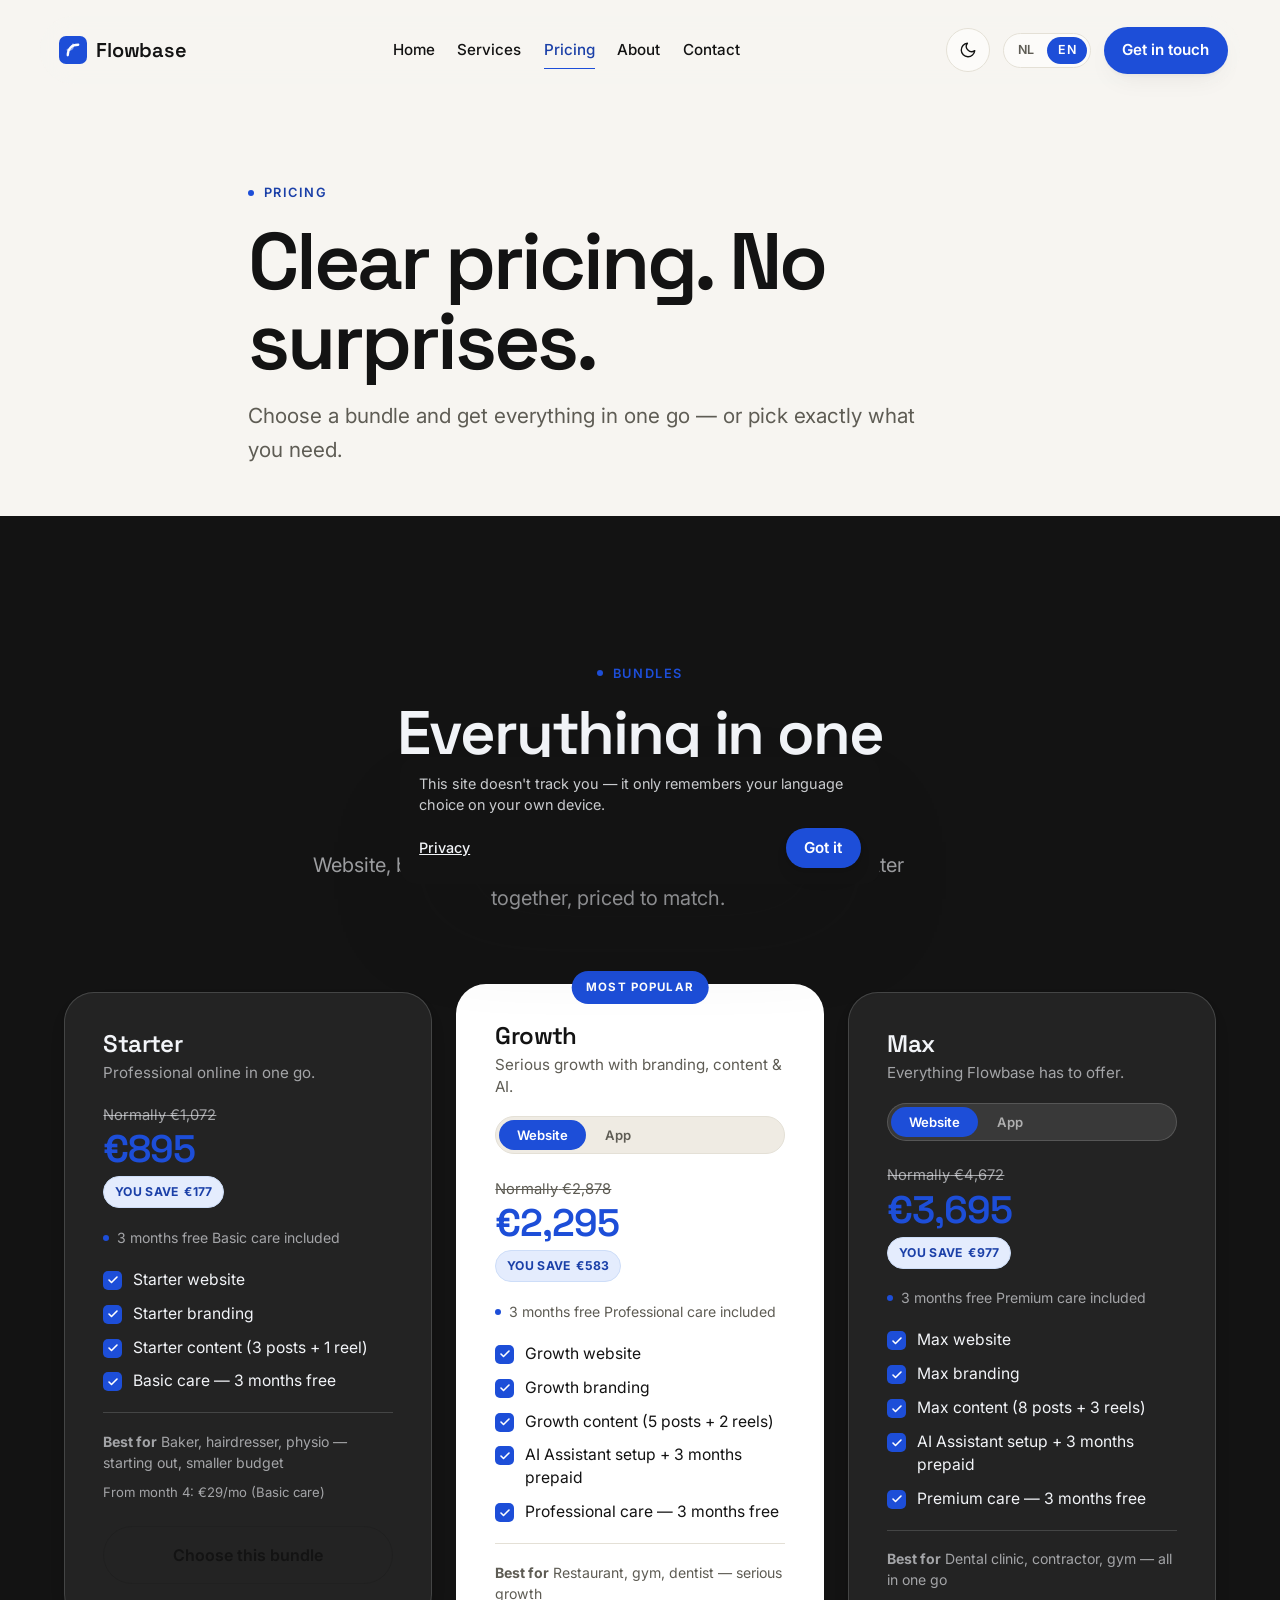
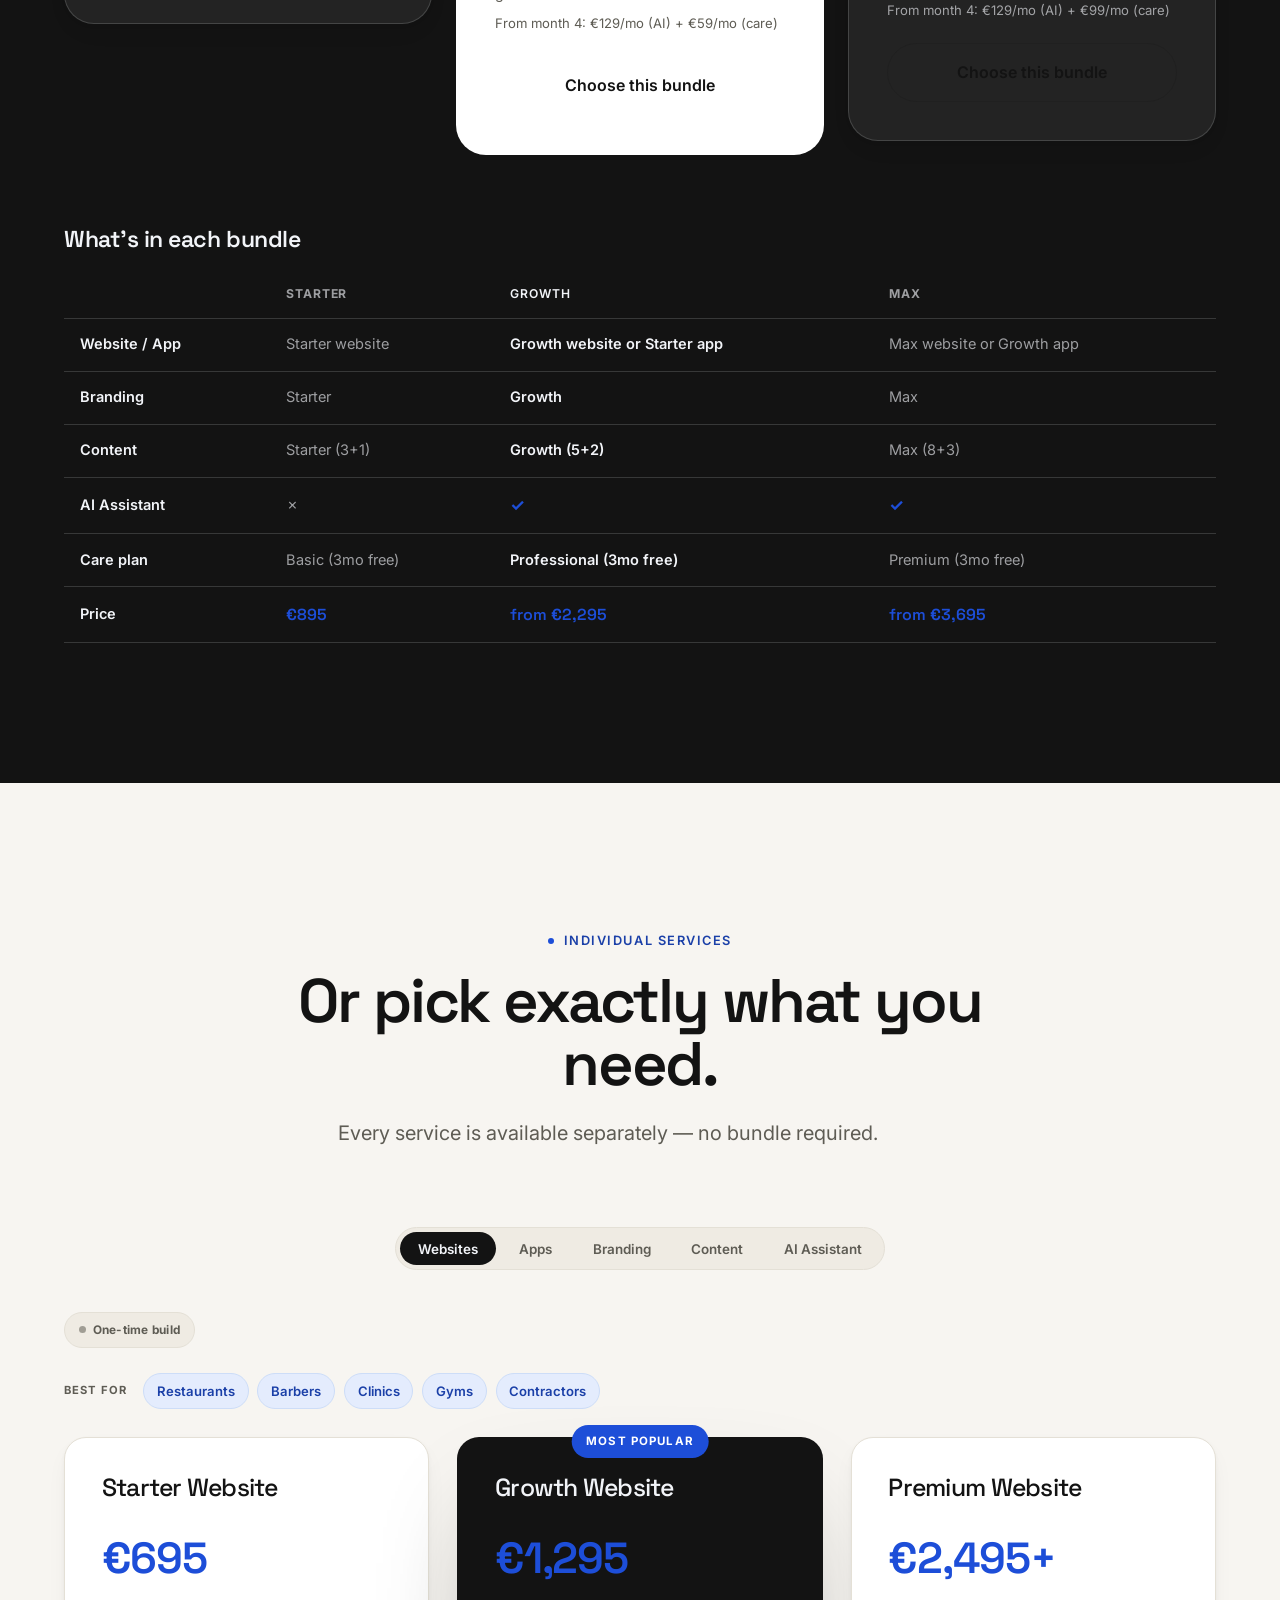
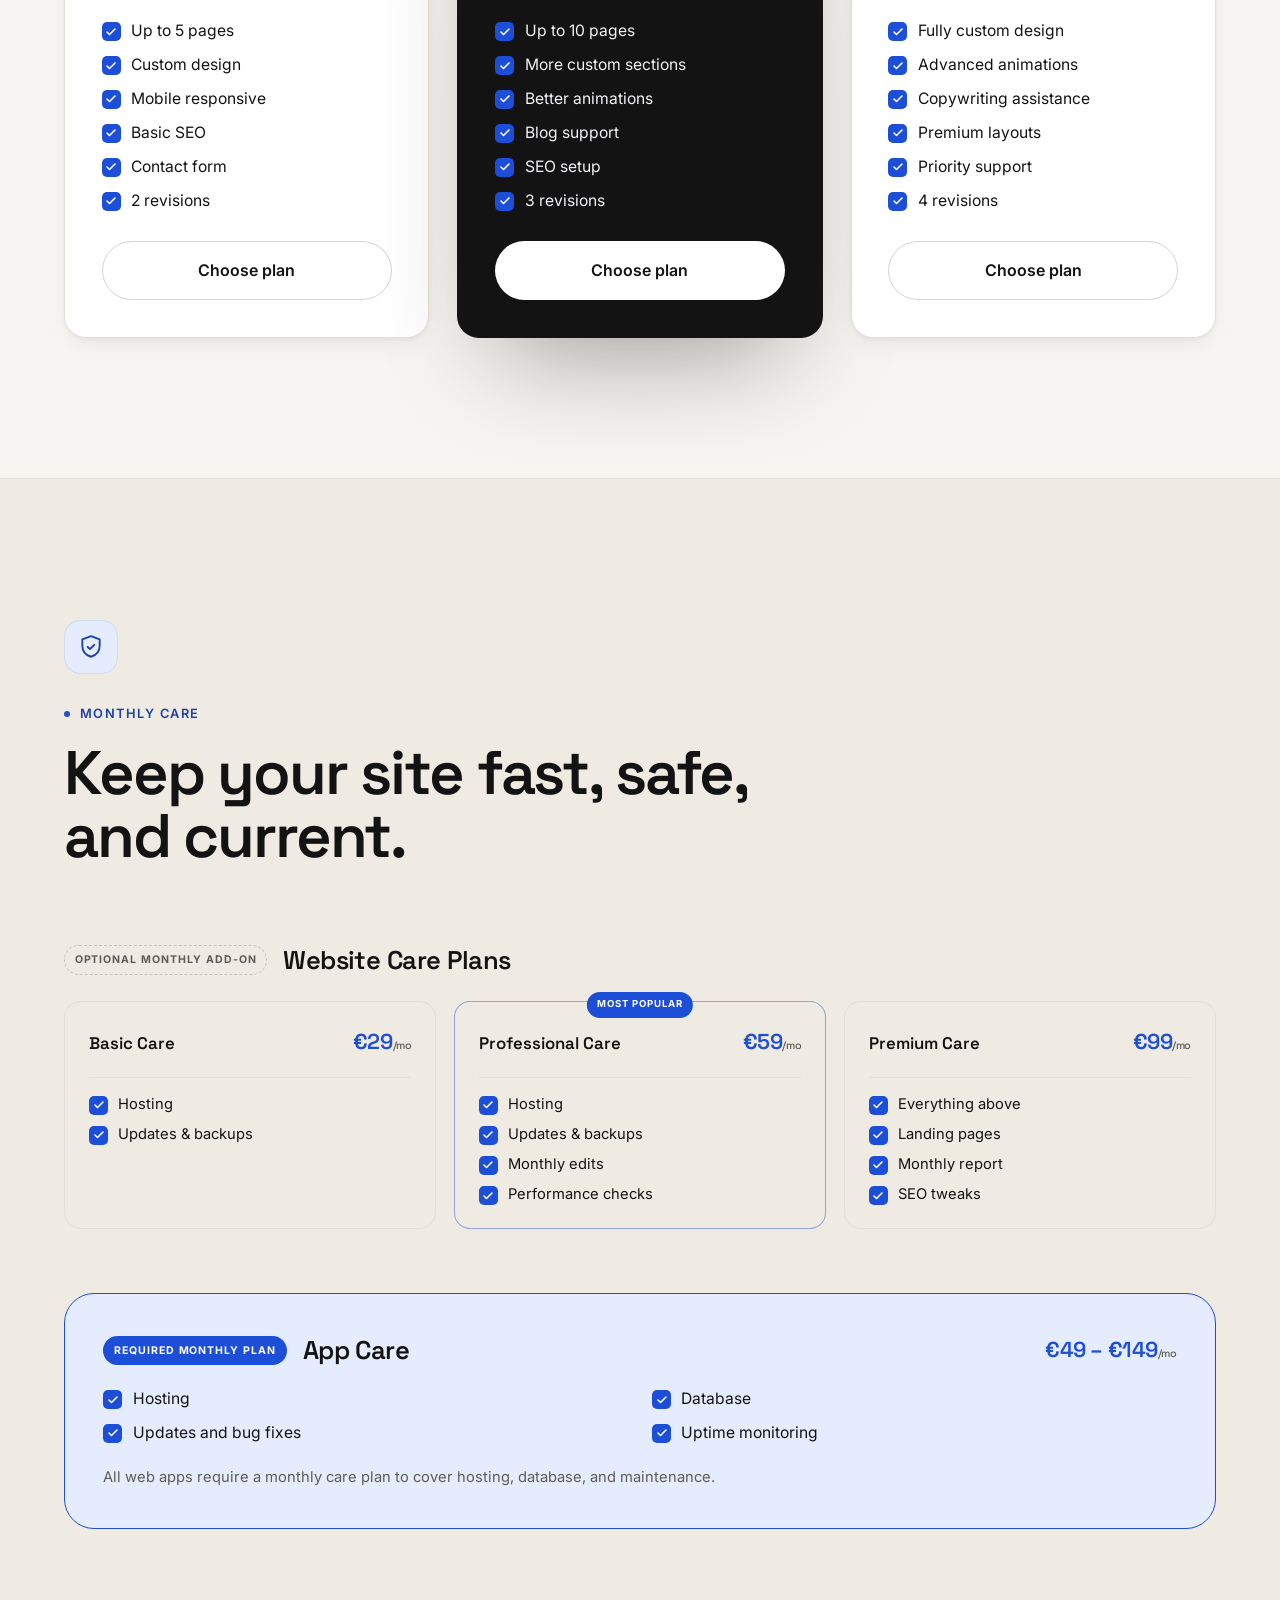
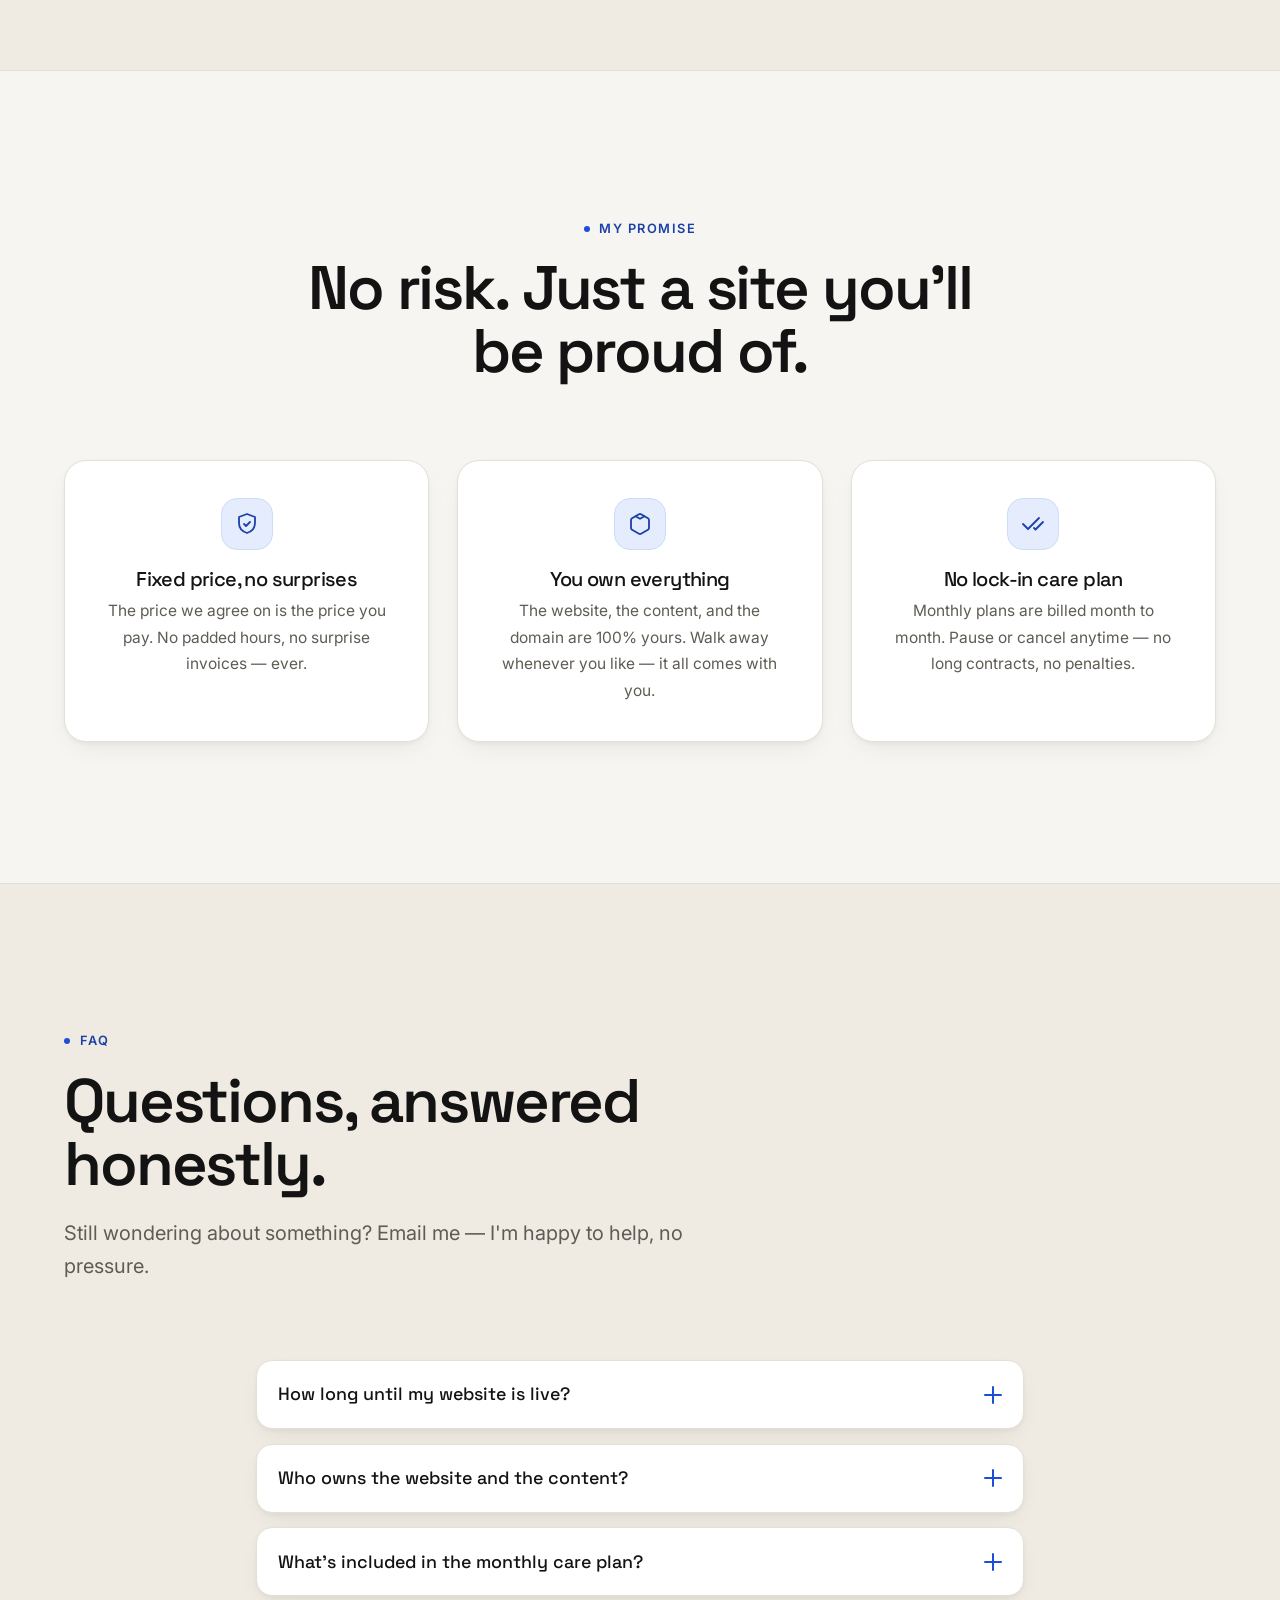
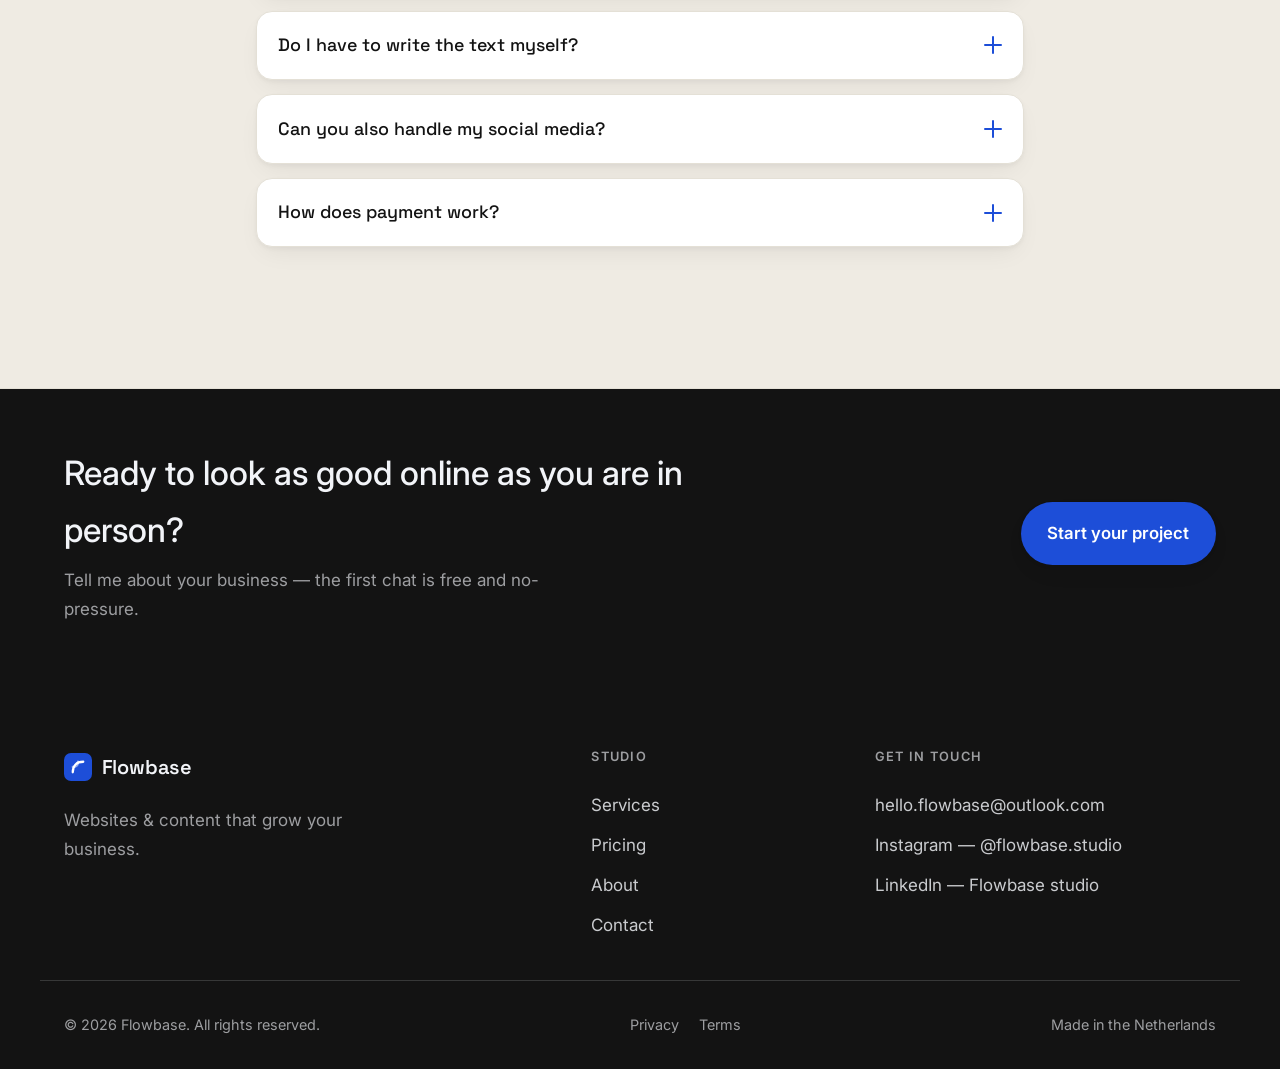
==== commit a6680e70: "Rebuild pricing page: bundles first, tabbed services, AI assistant, new care plans - Bundles section" ====
--- a/pricing.html
+++ b/pricing.html
@@ -126,333 +126,493 @@
   </header>
 
   <main id="main">
+    <!-- HERO -->
     <section class="page-header">
       <div class="container page-header__inner reveal">
         <p class="eyebrow"><span class="eyebrow__dot" aria-hidden="true"></span><span data-i18n="pricing.eyebrow">Pricing</span></p>
-        <h1 data-i18n="pricing.title">Simple, honest pricing. No surprises.</h1>
-        <p class="lead" data-i18n="pricing.lead">Four ways I help local businesses grow online — clear, honest pricing for each, with no surprises.</p>
+        <h1 data-i18n="pricing.title">Clear pricing. No surprises.</h1>
+        <p class="lead" data-i18n="pricing.lead">Choose a bundle and get everything in one go — or pick exactly what you need.</p>
       </div>
     </section>
 
-    <!-- ========== 1 · WEBSITES (primary) ========== -->
-    <section class="section" id="websites" aria-labelledby="websites-title">
+    <!-- ========== 1 · BUNDLES (hero of the page) ========== -->
+    <section class="section section--dark" id="bundles" aria-labelledby="bun-title">
+      <div class="container">
+        <div class="section__head section__head--center reveal">
+          <p class="eyebrow eyebrow--light"><span class="eyebrow__dot" aria-hidden="true"></span><span data-i18n="pr.bun.eyebrow">Bundles</span></p>
+          <h2 class="section__title" id="bun-title" data-i18n="pr.bun.title">Everything in one package.</h2>
+          <p class="section__lead" data-i18n="pr.bun.lead">Website, branding and content — with 3 months free care. Better together, priced to match.</p>
+        </div>
+
+        <div class="bun-grid reveal">
+
+          <!-- STARTER BUNDLE -->
+          <article class="card bun-card">
+            <div class="bun-card__head">
+              <h3 class="bun-card__name" data-i18n="pr.bun1.name">Starter</h3>
+              <p class="bun-card__tag" data-i18n="pr.bun1.tag">Professional online in one go.</p>
+            </div>
+            <div class="bun-price">
+              <span class="bun-price__was"><span data-i18n="pr.bun.was">Normally</span> &euro;1,072</span>
+              <span class="bun-price__now">&euro;895</span>
+              <span class="bun-price__save"><span data-i18n="pr.bun.saving">You save</span> &euro;177</span>
+            </div>
+            <p class="bun-card__free" data-i18n="pr.bun1.free">3 months free Basic care included</p>
+            <ul class="ticks">
+              <li data-i18n="pr.bun1.i1">Starter website</li>
+              <li data-i18n="pr.bun1.i2">Starter branding</li>
+              <li data-i18n="pr.bun1.i3">Starter content (3 posts + 1 reel)</li>
+              <li data-i18n="pr.bun1.i4">Basic care &mdash; 3 months free</li>
+            </ul>
+            <p class="bun-card__for"><strong data-i18n="pr.bestforLabel">Best for</strong> <span data-i18n="pr.bun1.for">Baker, hairdresser, physio &mdash; starting out, smaller budget</span></p>
+            <p class="bun-card__after"><span data-i18n="pr.bun.after">From month 4:</span> <span data-i18n="pr.bun1.after">&euro;29/mo (Basic care)</span></p>
+            <a href="contact.html" class="btn btn--outline btn--block" data-i18n="pr.bun.cta">Choose this bundle</a>
+          </article>
+
+          <!-- GROWTH BUNDLE (featured, toggle) -->
+          <article class="card bun-card bun-card--pop" data-bun="growth" data-choice="web">
+            <span class="badge" data-i18n="bundle.badge">Most popular</span>
+            <div class="bun-card__head">
+              <h3 class="bun-card__name" data-i18n="pr.bun2.name">Growth</h3>
+              <p class="bun-card__tag" data-i18n="pr.bun2.tag">Serious growth with branding, content &amp; AI.</p>
+            </div>
+            <div class="bun-toggle" role="group" aria-label="Choose type">
+              <button type="button" class="bun-toggle__btn is-active" data-choice="web" data-i18n="pr.bun.toggle.web">Website</button>
+              <button type="button" class="bun-toggle__btn" data-choice="app" data-i18n="pr.bun.toggle.app">App</button>
+            </div>
+            <div class="bun-price">
+              <span class="bun-price__was"><span data-i18n="pr.bun.was">Normally</span> <span class="js-bun-was" data-web="&euro;2,878" data-app="&euro;3,078">&euro;2,878</span></span>
+              <span class="bun-price__now js-bun-now" data-web="&euro;2,295" data-app="&euro;2,495">&euro;2,295</span>
+              <span class="bun-price__save"><span data-i18n="pr.bun.saving">You save</span> <span class="js-bun-save" data-web="&euro;583" data-app="&euro;583">&euro;583</span></span>
+            </div>
+            <p class="bun-card__free" data-i18n="pr.bun2.free">3 months free Professional care included</p>
+            <ul class="ticks">
+              <li class="js-web" data-i18n="pr.bun2.iweb">Growth website</li>
+              <li class="js-app" hidden data-i18n="pr.bun2.iapp">Starter app</li>
+              <li data-i18n="pr.bun2.i2">Growth branding</li>
+              <li data-i18n="pr.bun2.i3">Growth content (5 posts + 2 reels)</li>
+              <li data-i18n="pr.bun2.i4">AI Assistant setup + 3 months prepaid</li>
+              <li data-i18n="pr.bun2.i5">Professional care &mdash; 3 months free</li>
+            </ul>
+            <p class="bun-card__for"><strong data-i18n="pr.bestforLabel">Best for</strong> <span data-i18n="pr.bun2.for">Restaurant, gym, dentist &mdash; serious growth</span></p>
+            <p class="bun-card__after"><span data-i18n="pr.bun.after">From month 4:</span> <span data-i18n="pr.bun2.after">&euro;129/mo (AI) + &euro;59/mo (care)</span></p>
+            <a href="contact.html" class="btn btn--light btn--block" data-i18n="pr.bun.cta">Choose this bundle</a>
+          </article>
+
+          <!-- MAX BUNDLE (toggle) -->
+          <article class="card bun-card" data-bun="max" data-choice="web">
+            <div class="bun-card__head">
+              <h3 class="bun-card__name" data-i18n="pr.bun3.name">Max</h3>
+              <p class="bun-card__tag" data-i18n="pr.bun3.tag">Everything Flowbase has to offer.</p>
+            </div>
+            <div class="bun-toggle" role="group" aria-label="Choose type">
+              <button type="button" class="bun-toggle__btn is-active" data-choice="web" data-i18n="pr.bun.toggle.web">Website</button>
+              <button type="button" class="bun-toggle__btn" data-choice="app" data-i18n="pr.bun.toggle.app">App</button>
+            </div>
+            <div class="bun-price">
+              <span class="bun-price__was"><span data-i18n="pr.bun.was">Normally</span> <span class="js-bun-was" data-web="&euro;4,672" data-app="&euro;5,172">&euro;4,672</span></span>
+              <span class="bun-price__now js-bun-now" data-web="&euro;3,695" data-app="&euro;4,095">&euro;3,695</span>
+              <span class="bun-price__save"><span data-i18n="pr.bun.saving">You save</span> <span class="js-bun-save" data-web="&euro;977" data-app="&euro;1,077">&euro;977</span></span>
+            </div>
+            <p class="bun-card__free" data-i18n="pr.bun3.free">3 months free Premium care included</p>
+            <ul class="ticks">
+              <li class="js-web" data-i18n="pr.bun3.iweb">Max website</li>
+              <li class="js-app" hidden data-i18n="pr.bun3.iapp">Growth app</li>
+              <li data-i18n="pr.bun3.i2">Max branding</li>
+              <li data-i18n="pr.bun3.i3">Max content (8 posts + 3 reels)</li>
+              <li data-i18n="pr.bun3.i4">AI Assistant setup + 3 months prepaid</li>
+              <li data-i18n="pr.bun3.i5">Premium care &mdash; 3 months free</li>
+            </ul>
+            <p class="bun-card__for"><strong data-i18n="pr.bestforLabel">Best for</strong> <span data-i18n="pr.bun3.for">Dental clinic, contractor, gym &mdash; all in one go</span></p>
+            <p class="bun-card__after"><span data-i18n="pr.bun.after">From month 4:</span> <span data-i18n="pr.bun3.after">&euro;129/mo (AI) + &euro;99/mo (care)</span></p>
+            <a href="contact.html" class="btn btn--outline btn--block" data-i18n="pr.bun.cta">Choose this bundle</a>
+          </article>
+        </div>
+
+        <!-- Bundle comparison table -->
+        <div class="bun-compare__wrap reveal">
+          <h3 class="bun-compare__title" data-i18n="pr.bun.cmp.title">What&rsquo;s in each bundle</h3>
+          <table class="bun-compare">
+            <thead>
+              <tr>
+                <th></th>
+                <th data-i18n="pr.bun1.name">Starter</th>
+                <th class="bun-compare__pop" data-i18n="pr.bun2.name">Growth</th>
+                <th data-i18n="pr.bun3.name">Max</th>
+              </tr>
+            </thead>
+            <tbody>
+              <tr>
+                <th data-i18n="pr.bun.cmp.site">Website / App</th>
+                <td data-i18n="pr.bun.cmp.b1site">Starter website</td>
+                <td class="bun-compare__pop" data-i18n="pr.bun.cmp.b2site">Growth website or Starter app</td>
+                <td data-i18n="pr.bun.cmp.b3site">Max website or Growth app</td>
+              </tr>
+              <tr>
+                <th data-i18n="pr.bun.cmp.brand">Branding</th>
+                <td data-i18n="pr.bun.cmp.b1brand">Starter</td>
+                <td class="bun-compare__pop" data-i18n="pr.bun.cmp.b2brand">Growth</td>
+                <td data-i18n="pr.bun.cmp.b3brand">Max</td>
+              </tr>
+              <tr>
+                <th data-i18n="pr.bun.cmp.content">Content</th>
+                <td data-i18n="pr.bun.cmp.b1con">Starter (3+1)</td>
+                <td class="bun-compare__pop" data-i18n="pr.bun.cmp.b2con">Growth (5+2)</td>
+                <td data-i18n="pr.bun.cmp.b3con">Max (8+3)</td>
+              </tr>
+              <tr>
+                <th data-i18n="pr.bun.cmp.ai">AI Assistant</th>
+                <td class="bun-compare__no">&#10007;</td>
+                <td class="bun-compare__pop bun-compare__yes">&#10003;</td>
+                <td class="bun-compare__yes">&#10003;</td>
+              </tr>
+              <tr>
+                <th data-i18n="pr.bun.cmp.care">Care plan</th>
+                <td data-i18n="pr.bun.cmp.b1care">Basic (3mo free)</td>
+                <td class="bun-compare__pop" data-i18n="pr.bun.cmp.b2care">Professional (3mo free)</td>
+                <td data-i18n="pr.bun.cmp.b3care">Premium (3mo free)</td>
+              </tr>
+              <tr>
+                <th data-i18n="pr.bun.cmp.price">Price</th>
+                <td class="bun-compare__price">&euro;895</td>
+                <td class="bun-compare__pop bun-compare__price" data-i18n="pr.bun.cmp.b2price">from &euro;2,295</td>
+                <td class="bun-compare__price" data-i18n="pr.bun.cmp.b3price">from &euro;3,695</td>
+              </tr>
+            </tbody>
+          </table>
+        </div>
+      </div>
+    </section>
+
+    <!-- ========== 2 · INDIVIDUAL SERVICES (tabbed) ========== -->
+    <section class="section" id="services" aria-labelledby="ind-title">
+      <div class="container">
+        <div class="section__head section__head--center reveal">
+          <p class="eyebrow"><span class="eyebrow__dot" aria-hidden="true"></span><span data-i18n="pr.ind.eyebrow">Individual services</span></p>
+          <h2 class="section__title" id="ind-title" data-i18n="pr.ind.title">Or pick exactly what you need.</h2>
+          <p class="section__lead" data-i18n="pr.ind.lead">Every service is available separately &mdash; no bundle required.</p>
+        </div>
+
+        <div class="stabs reveal">
+          <div class="stabs__nav" role="tablist" aria-label="Service categories">
+            <button type="button" class="stab is-active" role="tab" aria-selected="true" aria-controls="stab-web" data-i18n="pr.stab.web">Websites</button>
+            <button type="button" class="stab" role="tab" aria-selected="false" aria-controls="stab-app" data-i18n="pr.stab.app">Apps</button>
+            <button type="button" class="stab" role="tab" aria-selected="false" aria-controls="stab-brand" data-i18n="pr.stab.brand">Branding</button>
+            <button type="button" class="stab" role="tab" aria-selected="false" aria-controls="stab-content" data-i18n="pr.stab.content">Content</button>
+            <button type="button" class="stab" role="tab" aria-selected="false" aria-controls="stab-ai" data-i18n="pr.stab.ai">AI Assistant</button>
+          </div>
+
+          <!-- WEBSITES panel -->
+          <div class="stabs__panel is-active" id="stab-web" role="tabpanel">
+            <div class="billing-row"><span class="bill bill--once" data-i18n="pr.bill.web">One-time build</span></div>
+            <div class="bestfor-row" style="margin-bottom:1.8rem">
+              <span class="bestfor-row__label" data-i18n="pr.bestforLabel">Best for</span>
+              <div class="tags">
+                <span class="tag" data-i18n="aud.restaurants">Restaurants</span>
+                <span class="tag" data-i18n="tag.barbers">Barbers</span>
+                <span class="tag" data-i18n="tag.clinics">Clinics</span>
+                <span class="tag" data-i18n="aud.gyms">Gyms</span>
+                <span class="tag" data-i18n="aud.contractors">Contractors</span>
+              </div>
+            </div>
+            <div class="grid grid--3 pricing-grid">
+              <article class="card price-card reveal">
+                <header class="price-card__head"><h3 data-i18n="pr.w1.name">Starter Website</h3></header>
+                <div class="price"><span class="price__amount">&euro;695</span></div>
+                <ul class="ticks">
+                  <li data-i18n="pr.w1.t1">Up to 5 pages</li>
+                  <li data-i18n="pr.w1.t2">Custom design</li>
+                  <li data-i18n="pr.w1.t3">Mobile responsive</li>
+                  <li data-i18n="pr.w1.t4">Basic SEO</li>
+                  <li data-i18n="pr.w1.t5">Contact form</li>
+                  <li data-i18n="pr.w1.t6">2 revisions</li>
+                </ul>
+                <a href="contact.html" class="btn btn--outline btn--block" data-i18n="pr.choose">Choose plan</a>
+              </article>
+              <article class="card price-card price-card--featured reveal">
+                <span class="badge" data-i18n="bundle.badge">Most popular</span>
+                <header class="price-card__head"><h3 data-i18n="pr.w2.name">Growth Website</h3></header>
+                <div class="price"><span class="price__amount">&euro;1,295</span></div>
+                <ul class="ticks">
+                  <li data-i18n="pr.w2.t1">Up to 10 pages</li>
+                  <li data-i18n="pr.w2.t2">More custom sections</li>
+                  <li data-i18n="pr.w2.t3">Better animations</li>
+                  <li data-i18n="pr.w2.t4">Blog support</li>
+                  <li data-i18n="pr.w2.t5">SEO setup</li>
+                  <li data-i18n="pr.w2.t6">3 revisions</li>
+                </ul>
+                <a href="contact.html" class="btn btn--light btn--block" data-i18n="pr.choose">Choose plan</a>
+              </article>
+              <article class="card price-card reveal">
+                <header class="price-card__head"><h3 data-i18n="pr.w3.name">Max Website</h3></header>
+                <div class="price"><span class="price__amount">&euro;2,495+</span></div>
+                <ul class="ticks">
+                  <li data-i18n="pr.w3.t1">Fully custom design</li>
+                  <li data-i18n="pr.w3.t2">Advanced animations</li>
+                  <li data-i18n="pr.w3.t3">Copywriting assistance</li>
+                  <li data-i18n="pr.w3.t4">Premium layouts</li>
+                  <li data-i18n="pr.w3.t5">Priority support</li>
+                  <li data-i18n="pr.w3.t6">4 revisions</li>
+                </ul>
+                <a href="contact.html" class="btn btn--outline btn--block" data-i18n="pr.choose">Choose plan</a>
+              </article>
+            </div>
+          </div>
+
+          <!-- APPS panel -->
+          <div class="stabs__panel" id="stab-app" role="tabpanel" hidden>
+            <div class="billing-row"><span class="bill bill--req" data-i18n="pr.bill.webapp">One-time build + required monthly care</span></div>
+            <div class="bestfor-row" style="margin-bottom:1.8rem">
+              <span class="bestfor-row__label" data-i18n="pr.wa.label">Examples</span>
+              <div class="tags">
+                <span class="tag" data-i18n="pr.wa.ex1">Booking tool</span>
+                <span class="tag" data-i18n="pr.wa.ex2">Client portal</span>
+                <span class="tag" data-i18n="pr.wa.ex3">Simple CRM</span>
+                <span class="tag" data-i18n="pr.wa.ex4">Membership site</span>
+                <span class="tag" data-i18n="pr.wa.ex5">Reservation system</span>
+                <span class="tag" data-i18n="pr.wa.ex6">Internal dashboard</span>
+              </div>
+            </div>
+            <div class="grid grid--3 pricing-grid">
+              <article class="card price-card price-card--quiet reveal">
+                <header class="price-card__head"><h3 data-i18n="pr.wa1.name">Starter App</h3></header>
+                <div class="price"><span class="price__amount">&euro;1,495</span></div>
+                <ul class="ticks">
+                  <li data-i18n="pr.wa1.t1">Landing page</li>
+                  <li data-i18n="pr.wa1.t2">User login and authentication</li>
+                  <li data-i18n="pr.wa1.t3">Simple dashboard</li>
+                  <li data-i18n="pr.wa1.t4">Database</li>
+                  <li data-i18n="pr.wa1.t5">Mobile responsive</li>
+                </ul>
+                <a href="contact.html" class="btn btn--outline btn--block" data-i18n="pr.choose">Choose plan</a>
+              </article>
+              <article class="card price-card price-card--quiet price-card--featured reveal">
+                <span class="badge" data-i18n="bundle.badge">Most popular</span>
+                <header class="price-card__head"><h3 data-i18n="pr.wa2.name">Growth App</h3></header>
+                <div class="price"><span class="price__amount">&euro;2,995</span></div>
+                <ul class="ticks">
+                  <li data-i18n="pr.wa2.t1">Everything in Starter</li>
+                  <li data-i18n="pr.wa2.t2">Payments (Stripe / Mollie / iDEAL)</li>
+                  <li data-i18n="pr.wa2.t3">User accounts and profiles</li>
+                  <li data-i18n="pr.wa2.t4">Admin panel</li>
+                  <li data-i18n="pr.wa2.t5">Larger advanced dashboard</li>
+                  <li data-i18n="pr.wa2.t6">Email notifications</li>
+                </ul>
+                <a href="contact.html" class="btn btn--light btn--block" data-i18n="pr.choose">Choose plan</a>
+              </article>
+              <article class="card price-card price-card--quiet reveal">
+                <header class="price-card__head"><h3 data-i18n="pr.wa3.name">Max App</h3></header>
+                <div class="price"><span class="price__amount">&euro;4,500+</span></div>
+                <ul class="ticks">
+                  <li data-i18n="pr.wa3.t1">Everything in Growth</li>
+                  <li data-i18n="pr.wa3.t2">Google integrations (Calendar, login, etc.)</li>
+                  <li data-i18n="pr.wa3.t3">Third-party integrations and APIs</li>
+                  <li data-i18n="pr.wa3.t4">Advanced features and custom logic</li>
+                  <li data-i18n="pr.wa3.t5">Priority support</li>
+                </ul>
+                <a href="contact.html" class="btn btn--outline btn--block" data-i18n="pr.choose">Choose plan</a>
+              </article>
+            </div>
+          </div>
+
+          <!-- BRANDING panel -->
+          <div class="stabs__panel" id="stab-brand" role="tabpanel" hidden>
+            <div class="billing-row" style="margin-bottom:1.8rem"><span class="bill bill--once" data-i18n="pr.bill.brand">One-time project</span></div>
+            <div class="grid grid--3 pricing-grid">
+              <article class="card price-card reveal">
+                <header class="price-card__head"><h3 data-i18n="pr.b1.name">Logo Package</h3></header>
+                <div class="price"><span class="price__amount">&euro;195</span></div>
+                <ul class="ticks">
+                  <li data-i18n="pr.b1.t1">Logo</li>
+                  <li data-i18n="pr.b1.t2">PNG files</li>
+                  <li data-i18n="pr.b1.t3">SVG files</li>
+                </ul>
+                <a href="contact.html" class="btn btn--outline btn--block" data-i18n="pr.choose">Choose plan</a>
+              </article>
+              <article class="card price-card price-card--featured reveal">
+                <span class="badge" data-i18n="bundle.badge">Most popular</span>
+                <header class="price-card__head"><h3 data-i18n="pr.b2.name">Brand Identity</h3></header>
+                <div class="price"><span class="price__amount">&euro;495</span></div>
+                <ul class="ticks">
+                  <li data-i18n="pr.b2.t1">Logo</li>
+                  <li data-i18n="pr.b2.t2">Colors</li>
+                  <li data-i18n="pr.b2.t3">Typography</li>
+                  <li data-i18n="pr.b2.t4">Social profile assets</li>
+                </ul>
+                <a href="contact.html" class="btn btn--light btn--block" data-i18n="pr.choose">Choose plan</a>
+              </article>
+              <article class="card price-card reveal">
+                <header class="price-card__head"><h3 data-i18n="pr.b3.name">Premium Brand System</h3></header>
+                <div class="price"><span class="price__amount">&euro;895</span></div>
+                <ul class="ticks">
+                  <li data-i18n="pr.b3.t1">Logo</li>
+                  <li data-i18n="pr.b3.t2">Colors</li>
+                  <li data-i18n="pr.b3.t3">Typography</li>
+                  <li data-i18n="pr.b3.t4">Brand guide</li>
+                  <li data-i18n="pr.b3.t5">Brand voice</li>
+                  <li data-i18n="pr.b3.t6">Social assets</li>
+                </ul>
+                <a href="contact.html" class="btn btn--outline btn--block" data-i18n="pr.choose">Choose plan</a>
+              </article>
+            </div>
+          </div>
+
+          <!-- CONTENT panel (one-time packs) -->
+          <div class="stabs__panel" id="stab-content" role="tabpanel" hidden>
+            <div class="billing-row" style="margin-bottom:1.8rem"><span class="bill bill--once" data-i18n="pr.bill.content.once">One-time content pack</span></div>
+            <div class="grid grid--3 pricing-grid">
+              <article class="card price-card reveal">
+                <header class="price-card__head"><h3 data-i18n="pr.s1.name">Starter Content</h3></header>
+                <div class="price"><span class="price__amount">&euro;95</span></div>
+                <ul class="ticks">
+                  <li data-i18n="pr.con.p3r1">3 posts + 1 reel</li>
+                </ul>
+                <a href="contact.html" class="btn btn--outline btn--block" data-i18n="pr.choose">Choose pack</a>
+              </article>
+              <article class="card price-card price-card--featured reveal">
+                <span class="badge" data-i18n="bundle.badge">Most popular</span>
+                <header class="price-card__head"><h3 data-i18n="pr.s2.name">Growth Content</h3></header>
+                <div class="price"><span class="price__amount">&euro;175</span></div>
+                <ul class="ticks">
+                  <li data-i18n="pr.con.p5r2">5 posts + 2 reels</li>
+                </ul>
+                <a href="contact.html" class="btn btn--light btn--block" data-i18n="pr.choose">Choose pack</a>
+              </article>
+              <article class="card price-card reveal">
+                <header class="price-card__head"><h3 data-i18n="pr.s3.name">Max Content</h3></header>
+                <div class="price"><span class="price__amount">&euro;249</span></div>
+                <ul class="ticks">
+                  <li data-i18n="pr.con.p8r3">8 posts + 3 reels</li>
+                </ul>
+                <a href="contact.html" class="btn btn--outline btn--block" data-i18n="pr.choose">Choose pack</a>
+              </article>
+            </div>
+            <div class="buy reveal">
+              <div class="buy__head">
+                <span class="buy__tag" data-i18n="pr.alac.sub">One-time &mdash; no subscription</span>
+                <h3 class="buy__title" data-i18n="pr.alac.title">&Agrave; la carte</h3>
+              </div>
+              <div class="buy__groups">
+                <div class="buy__group">
+                  <span class="buy__grouplabel" data-i18n="pr.sep.posts">Posts</span>
+                  <ul class="buy__list">
+                    <li class="buyrow"><span class="buyrow__name" data-i18n="pr.alac.post">Extra post (image + caption)</span><span class="buyrow__price">&euro;25</span></li>
+                  </ul>
+                </div>
+                <div class="buy__group">
+                  <span class="buy__grouplabel" data-i18n="pr.sep.reels">Reels</span>
+                  <ul class="buy__list">
+                    <li class="buyrow"><span class="buyrow__name" data-i18n="pr.alac.reel">Extra reel (short video + caption)</span><span class="buyrow__price">&euro;39</span></li>
+                  </ul>
+                </div>
+              </div>
+              <p class="buy__note" data-i18n="pr.sep.note">Each post includes image and caption, ready to upload.</p>
+            </div>
+          </div>
+
+          <!-- AI ASSISTANT panel -->
+          <div class="stabs__panel" id="stab-ai" role="tabpanel" hidden>
+            <div class="billing-row" style="margin-bottom:1.8rem">
+              <span class="bill bill--once" data-i18n="pr.ai.billOnce">One-time setup</span>
+              <span class="bill bill--monthly" data-i18n="pr.ai.billMo">+ monthly subscription</span>
+            </div>
+            <div class="card ai-card reveal">
+              <div>
+                <div style="margin-bottom:1rem">
+                  <h3 style="font-size:1.55rem;font-weight:500;letter-spacing:-.02em;margin-bottom:.5rem" data-i18n="pr.ai.name">AI Assistant</h3>
+                  <p class="price-card__for" data-i18n="pr.ai.tag">Your own AI, built for your business &mdash; connected via Telegram or WhatsApp.</p>
+                </div>
+                <div class="ai-card__prices">
+                  <div class="ai-price">
+                    <span class="ai-price__label" data-i18n="pr.ai.setupLabel">Setup</span>
+                    <span class="ai-price__amount">&euro;349</span>
+                    <span class="ai-price__unit" data-i18n="pr.ai.setupUnit">one-time</span>
+                  </div>
+                  <div class="ai-price">
+                    <span class="ai-price__label" data-i18n="pr.ai.moLabel">Monthly</span>
+                    <span class="ai-price__amount">&euro;129</span>
+                    <span class="ai-price__unit" data-i18n="unit.permo">/mo</span>
+                  </div>
+                </div>
+                <p class="ai-card__extra" data-i18n="pr.ai.extra">Extra automation: &euro;49 one-time per automation</p>
+                <a href="contact.html" class="btn btn--primary" style="margin-top:1.4rem" data-i18n="pr.ai.cta">Get started</a>
+              </div>
+              <div>
+                <ul class="ticks">
+                  <li data-i18n="pr.ai.t1">Dedicated VPS</li>
+                  <li data-i18n="pr.ai.t2">Telegram / WhatsApp connection</li>
+                  <li data-i18n="pr.ai.t3">2 custom automations</li>
+                  <li data-i18n="pr.ai.t4">Persistent memory</li>
+                  <li data-i18n="pr.ai.t5">Daily / weekly summaries</li>
+                  <li data-i18n="pr.ai.t6">Email support</li>
+                </ul>
+              </div>
+            </div>
+          </div>
+        </div>
+      </div>
+    </section>
+
+    <!-- ========== 3 · CARE PLANS ========== -->
+    <section class="section section--alt" id="care-plans" aria-labelledby="care-title">
       <div class="container">
         <div class="section__head reveal">
           <span class="cat-icon" aria-hidden="true">
-            <svg viewBox="0 0 24 24" width="26" height="26" fill="none" stroke="currentColor" stroke-width="1.7" stroke-linecap="round" stroke-linejoin="round"><rect x="3" y="4" width="18" height="16" rx="2"/><path d="M3 9h18M7 6.5h.01M10 6.5h.01"/></svg>
+            <svg viewBox="0 0 24 24" width="26" height="26" fill="none" stroke="currentColor" stroke-width="1.7" stroke-linecap="round" stroke-linejoin="round"><path d="M12 2 4 5v6c0 5 3.4 8.5 8 10 4.6-1.5 8-5 8-10V5z"/><path d="m9 12 2 2 4-4"/></svg>
           </span>
-          <p class="eyebrow"><span class="eyebrow__dot" aria-hidden="true"></span><span data-i18n="pr.cat.web">Websites</span></p>
-          <h2 class="section__title" id="websites-title" data-i18n="pr.web.title">Build a website that turns visitors into customers.</h2>
-          <div class="bestfor-row">
-            <span class="bestfor-row__label" data-i18n="pr.bestforLabel">Best for</span>
-            <div class="tags">
-              <span class="tag" data-i18n="aud.restaurants">Restaurants</span>
-              <span class="tag" data-i18n="tag.barbers">Barbers</span>
-              <span class="tag" data-i18n="tag.clinics">Clinics</span>
-              <span class="tag" data-i18n="aud.gyms">Gyms</span>
-              <span class="tag" data-i18n="aud.contractors">Contractors</span>
-            </div>
-          </div>
-          <div class="billing-row"><span class="bill bill--once" data-i18n="pr.bill.web">One-time build</span></div>
-        </div>
-
-        <div class="grid grid--3 pricing-grid">
-          <article class="card price-card reveal">
-            <header class="price-card__head"><h3 data-i18n="pr.w1.name">Starter Website</h3></header>
-            <div class="price"><span class="price__amount">€695</span></div>
-            <ul class="ticks">
-              <li data-i18n="pr.w1.t1">Up to 5 pages</li>
-              <li data-i18n="pr.w1.t2">Custom design</li>
-              <li data-i18n="pr.w1.t3">Mobile responsive</li>
-              <li data-i18n="pr.w1.t4">Basic SEO</li>
-              <li data-i18n="pr.w1.t5">Contact form</li>
-              <li data-i18n="pr.w1.t6">2 revisions</li>
-            </ul>
-            <a href="contact.html" class="btn btn--outline btn--block" data-i18n="pr.choose">Choose plan</a>
-          </article>
-
-          <article class="card price-card price-card--featured reveal">
-            <span class="badge" data-i18n="bundle.badge">Most popular</span>
-            <header class="price-card__head"><h3 data-i18n="pr.w2.name">Growth Website</h3></header>
-            <div class="price"><span class="price__amount">€1,295</span></div>
-            <ul class="ticks">
-              <li data-i18n="pr.w2.t1">Up to 10 pages</li>
-              <li data-i18n="pr.w2.t2">More custom sections</li>
-              <li data-i18n="pr.w2.t3">Better animations</li>
-              <li data-i18n="pr.w2.t4">Blog support</li>
-              <li data-i18n="pr.w2.t5">SEO setup</li>
-              <li data-i18n="pr.w2.t6">3 revisions</li>
-            </ul>
-            <a href="contact.html" class="btn btn--light btn--block" data-i18n="pr.choose">Choose plan</a>
-          </article>
-
-          <article class="card price-card reveal">
-            <header class="price-card__head"><h3 data-i18n="pr.w3.name">Premium Website</h3></header>
-            <div class="price"><span class="price__amount">€2,495+</span></div>
-            <ul class="ticks">
-              <li data-i18n="pr.w3.t1">Fully custom design</li>
-              <li data-i18n="pr.w3.t2">Advanced animations</li>
-              <li data-i18n="pr.w3.t3">Copywriting assistance</li>
-              <li data-i18n="pr.w3.t4">Premium layouts</li>
-              <li data-i18n="pr.w3.t5">Priority support</li>
-              <li data-i18n="pr.w3.t6">4 revisions</li>
-            </ul>
-            <a href="contact.html" class="btn btn--outline btn--block" data-i18n="pr.choose">Choose plan</a>
-          </article>
-        </div>
-
-        <!-- recurring add-on: care plans -->
+          <p class="eyebrow"><span class="eyebrow__dot" aria-hidden="true"></span><span data-i18n="pr.care.eyebrow">Monthly care</span></p>
+          <h2 class="section__title" id="care-title" data-i18n="pr.care.title">Keep your site fast, safe, and current.</h2>
+        </div>
+
         <div class="care reveal">
           <div class="care__head">
             <span class="care__tag care__tag--opt" data-i18n="pr.care.tag">Optional monthly add-on</span>
-            <h3 class="care__title" data-i18n="pr.care.title">Monthly Website Care Plans</h3>
+            <h3 class="care__title" data-i18n="pr.care.web.title">Website Care Plans</h3>
           </div>
           <div class="care-grid">
             <div class="care-card">
               <div class="care-card__top">
                 <span class="care-card__name" data-i18n="pr.care1.name">Basic Care</span>
-                <span class="care-card__price">€29<small data-i18n="unit.permo">/mo</small></span>
+                <span class="care-card__price">&euro;29<small data-i18n="unit.permo">/mo</small></span>
               </div>
               <ul class="ticks">
                 <li data-i18n="pr.care1.t1">Hosting</li>
-                <li data-i18n="pr.care1.t2">Small text updates</li>
+                <li data-i18n="pr.caren.updates">Updates &amp; backups</li>
               </ul>
             </div>
             <div class="care-card care-card--pop">
               <span class="badge" data-i18n="bundle.badge">Most popular</span>
               <div class="care-card__top">
-                <span class="care-card__name" data-i18n="pr.care2.name">Growth Care</span>
-                <span class="care-card__price">€59<small data-i18n="unit.permo">/mo</small></span>
+                <span class="care-card__name" data-i18n="pr.care2.name">Professional Care</span>
+                <span class="care-card__price">&euro;59<small data-i18n="unit.permo">/mo</small></span>
               </div>
               <ul class="ticks">
-                <li data-i18n="pr.care2.t1">Hosting</li>
-                <li data-i18n="pr.care2.t2">Content changes</li>
-                <li data-i18n="pr.care2.t3">Priority support</li>
-                <li data-i18n="pr.care2.t4">Monthly backups</li>
+                <li data-i18n="pr.care1.t1">Hosting</li>
+                <li data-i18n="pr.caren.updates">Updates &amp; backups</li>
+                <li data-i18n="pr.care2.t2">Monthly edits</li>
+                <li data-i18n="pr.care2.t3">Performance checks</li>
               </ul>
             </div>
             <div class="care-card">
               <div class="care-card__top">
                 <span class="care-card__name" data-i18n="pr.care3.name">Premium Care</span>
-                <span class="care-card__price">€99<small data-i18n="unit.permo">/mo</small></span>
+                <span class="care-card__price">&euro;99<small data-i18n="unit.permo">/mo</small></span>
               </div>
               <ul class="ticks">
                 <li data-i18n="pr.care3.t1">Everything above</li>
-                <li data-i18n="pr.care3.t2">Landing pages</li>
-                <li data-i18n="pr.care3.t3">Ongoing improvements</li>
+                <li data-i18n="pr.care3.t2">Priority support</li>
+                <li data-i18n="pr.caren.report">Monthly report</li>
+                <li data-i18n="pr.caren.seo">SEO tweaks</li>
               </ul>
             </div>
           </div>
         </div>
-      </div>
-    </section>
-
-    <!-- ========== 2 · BRANDING ========== -->
-    <section class="section section--alt" id="branding" aria-labelledby="branding-title">
-      <div class="container">
-        <div class="section__head reveal">
-          <span class="cat-icon" aria-hidden="true">
-            <svg viewBox="0 0 24 24" width="26" height="26" fill="none" stroke="currentColor" stroke-width="1.7" stroke-linecap="round" stroke-linejoin="round"><path d="M12 20h9"/><path d="M16.5 3.5a2.12 2.12 0 0 1 3 3L7 19l-4 1 1-4 12.5-12.5z"/></svg>
-          </span>
-          <p class="eyebrow"><span class="eyebrow__dot" aria-hidden="true"></span><span data-i18n="pr.cat.brand">Branding</span></p>
-          <h2 class="section__title" id="branding-title" data-i18n="pr.brand.title">A professional identity for your business.</h2>
-          <div class="billing-row"><span class="bill bill--once" data-i18n="pr.bill.brand">One-time project</span></div>
-        </div>
-
-        <div class="grid grid--3 pricing-grid">
-          <article class="card price-card reveal">
-            <header class="price-card__head"><h3 data-i18n="pr.b1.name">Logo Package</h3></header>
-            <div class="price"><span class="price__amount">€195</span></div>
-            <ul class="ticks">
-              <li data-i18n="pr.b1.t1">Logo</li>
-              <li data-i18n="pr.b1.t2">PNG files</li>
-              <li data-i18n="pr.b1.t3">SVG files</li>
-            </ul>
-            <a href="contact.html" class="btn btn--outline btn--block" data-i18n="pr.choose">Choose plan</a>
-          </article>
-
-          <article class="card price-card price-card--featured reveal">
-            <span class="badge" data-i18n="bundle.badge">Most popular</span>
-            <header class="price-card__head"><h3 data-i18n="pr.b2.name">Brand Identity</h3></header>
-            <div class="price"><span class="price__amount">€495</span></div>
-            <ul class="ticks">
-              <li data-i18n="pr.b2.t1">Logo</li>
-              <li data-i18n="pr.b2.t2">Colors</li>
-              <li data-i18n="pr.b2.t3">Typography</li>
-              <li data-i18n="pr.b2.t4">Social profile assets</li>
-            </ul>
-            <a href="contact.html" class="btn btn--light btn--block" data-i18n="pr.choose">Choose plan</a>
-          </article>
-
-          <article class="card price-card reveal">
-            <header class="price-card__head"><h3 data-i18n="pr.b3.name">Premium Brand System</h3></header>
-            <div class="price"><span class="price__amount">€895</span></div>
-            <ul class="ticks">
-              <li data-i18n="pr.b3.t1">Logo</li>
-              <li data-i18n="pr.b3.t2">Colors</li>
-              <li data-i18n="pr.b3.t3">Typography</li>
-              <li data-i18n="pr.b3.t4">Brand guide</li>
-              <li data-i18n="pr.b3.t5">Brand voice</li>
-              <li data-i18n="pr.b3.t6">Social assets</li>
-            </ul>
-            <a href="contact.html" class="btn btn--outline btn--block" data-i18n="pr.choose">Choose plan</a>
-          </article>
-        </div>
-      </div>
-    </section>
-
-    <!-- ========== 3 · SOCIAL MEDIA CONTENT ========== -->
-    <section class="section" id="content" aria-labelledby="content-title">
-      <div class="container">
-        <div class="section__head reveal">
-          <span class="cat-icon" aria-hidden="true">
-            <svg viewBox="0 0 24 24" width="26" height="26" fill="none" stroke="currentColor" stroke-width="1.7" stroke-linecap="round" stroke-linejoin="round"><path d="M3 17l6-6 4 4 7-7"/><path d="M21 8v5h-5"/></svg>
-          </span>
-          <p class="eyebrow"><span class="eyebrow__dot" aria-hidden="true"></span><span data-i18n="pr.cat.content">Social media content</span></p>
-          <h2 class="section__title" id="content-title" data-i18n="pr.content.title">Content for your business — ready to post.</h2>
-          <p class="section__lead" data-i18n="pr.content.lead">You receive the content and post it yourself. No scheduling, no management — just great content delivered to you.</p>
-          <div class="billing-row"><span class="bill bill--monthly" data-i18n="pr.bill.content">Monthly subscription — cancel anytime</span></div>
-        </div>
-
-        <p class="sublabel" data-i18n="pr.s.blockA">Monthly plans</p>
-        <div class="grid grid--3 pricing-grid">
-          <article class="card price-card reveal">
-            <header class="price-card__head"><h3 data-i18n="pr.s1.name">Starter Content</h3></header>
-            <div class="price"><span class="price__amount">€149</span><span class="price__unit" data-i18n="unit.permonth">/month</span></div>
-            <p class="price-card__for" data-i18n="pr.s1.for">For businesses that want a simple but consistent presence.</p>
-            <ul class="ticks">
-              <li data-i18n="pr.s1.t1">3 posts</li>
-              <li data-i18n="pr.s1.t2">2 reels</li>
-            </ul>
-            <a href="contact.html" class="btn btn--outline btn--block" data-i18n="pr.choose">Choose plan</a>
-          </article>
-
-          <article class="card price-card price-card--featured reveal">
-            <span class="badge" data-i18n="bundle.badge">Most popular</span>
-            <header class="price-card__head"><h3 data-i18n="pr.s2.name">Growth Content</h3></header>
-            <div class="price"><span class="price__amount">€249</span><span class="price__unit" data-i18n="unit.permonth">/month</span></div>
-            <p class="price-card__for" data-i18n="pr.s2.for">For businesses that want regular content and steady growth.</p>
-            <ul class="ticks">
-              <li data-i18n="pr.s2.t1">5 posts</li>
-              <li data-i18n="pr.s2.t2">3 reels</li>
-            </ul>
-            <a href="contact.html" class="btn btn--light btn--block" data-i18n="pr.choose">Choose plan</a>
-          </article>
-
-          <article class="card price-card reveal">
-            <header class="price-card__head"><h3 data-i18n="pr.s3.name">Premium Content</h3></header>
-            <div class="price"><span class="price__amount">€399</span><span class="price__unit" data-i18n="unit.permonth">/month</span></div>
-            <p class="price-card__for" data-i18n="pr.s3.for">For businesses that want maximum visibility.</p>
-            <ul class="ticks">
-              <li data-i18n="pr.s3.t1">10 posts</li>
-              <li data-i18n="pr.s3.t2">4 reels</li>
-            </ul>
-            <a href="contact.html" class="btn btn--outline btn--block" data-i18n="pr.choose">Choose plan</a>
-          </article>
-        </div>
-
-        <!-- one-time, no subscription — entry option, lighter weight than the monthly plans -->
-        <div class="buy reveal">
-          <div class="buy__head">
-            <span class="buy__tag" data-i18n="pr.sep.sub">One-time — no subscription</span>
-            <h3 class="buy__title" data-i18n="pr.sep.title">Buy separately</h3>
-          </div>
-          <div class="buy__groups">
-            <div class="buy__group">
-              <span class="buy__grouplabel" data-i18n="pr.sep.posts">Posts</span>
-              <ul class="buy__list">
-                <li class="buyrow"><span class="buyrow__name" data-i18n="pr.sep.p3">3 posts</span><span class="buyrow__price">€59</span></li>
-                <li class="buyrow"><span class="buyrow__name" data-i18n="pr.sep.p5">5 posts</span><span class="buyrow__price">€89</span></li>
-                <li class="buyrow"><span class="buyrow__name" data-i18n="pr.sep.p10">10 posts</span><span class="buyrow__price">€159</span></li>
-              </ul>
-            </div>
-            <div class="buy__group">
-              <span class="buy__grouplabel" data-i18n="pr.sep.reels">Reels</span>
-              <ul class="buy__list">
-                <li class="buyrow"><span class="buyrow__name" data-i18n="pr.sep.r1">1 reel</span><span class="buyrow__price">€45</span></li>
-                <li class="buyrow"><span class="buyrow__name" data-i18n="pr.sep.r2">2 reels</span><span class="buyrow__price">€79</span></li>
-                <li class="buyrow"><span class="buyrow__name" data-i18n="pr.sep.r4">4 reels</span><span class="buyrow__price">€149</span></li>
-              </ul>
-            </div>
-          </div>
-          <p class="buy__note" data-i18n="pr.sep.note">Each post includes image and caption, ready to upload.</p>
-        </div>
-      </div>
-    </section>
-
-    <!-- ========== 4 · WEB APPS — MICRO-SAAS (quiet upsell, last) ========== -->
-    <section class="section section--alt" id="webapps" aria-labelledby="webapps-title">
-      <div class="container">
-        <div class="section__head section__head--sm reveal">
-          <span class="cat-icon" aria-hidden="true">
-            <svg viewBox="0 0 24 24" width="26" height="26" fill="none" stroke="currentColor" stroke-width="1.7" stroke-linecap="round" stroke-linejoin="round"><polyline points="16 18 22 12 16 6"/><polyline points="8 6 2 12 8 18"/></svg>
-          </span>
-          <p class="eyebrow"><span class="eyebrow__dot" aria-hidden="true"></span><span data-i18n="pr.cat.webapp">Web apps</span></p>
-          <h2 class="section__title" id="webapps-title" data-i18n="pr.webapp.title">Custom software built around your business.</h2>
-          <p class="section__lead" data-i18n="pr.webapp.lead">Small, focused web apps — not bloated enterprise systems. Built fast, priced fairly, maintained monthly.</p>
-          <div class="bestfor-row">
-            <span class="bestfor-row__label" data-i18n="pr.wa.label">Examples</span>
-            <div class="tags">
-              <span class="tag" data-i18n="pr.wa.ex1">Booking tool</span>
-              <span class="tag" data-i18n="pr.wa.ex2">Client portal</span>
-              <span class="tag" data-i18n="pr.wa.ex3">Simple CRM</span>
-              <span class="tag" data-i18n="pr.wa.ex4">Membership site</span>
-              <span class="tag" data-i18n="pr.wa.ex5">Reservation system</span>
-              <span class="tag" data-i18n="pr.wa.ex6">Internal dashboard</span>
-            </div>
-          </div>
-          <div class="billing-row"><span class="bill bill--req" data-i18n="pr.bill.webapp">One-time build + required monthly care</span></div>
-        </div>
-
-        <div class="grid grid--3 pricing-grid">
-          <article class="card price-card price-card--quiet reveal">
-            <header class="price-card__head"><h3 data-i18n="pr.wa1.name">Starter App</h3></header>
-            <div class="price"><span class="price__amount">€1,495</span></div>
-            <ul class="ticks">
-              <li data-i18n="pr.wa1.t1">Landing page</li>
-              <li data-i18n="pr.wa1.t2">User login and authentication</li>
-              <li data-i18n="pr.wa1.t3">Simple dashboard</li>
-              <li data-i18n="pr.wa1.t4">Database</li>
-              <li data-i18n="pr.wa1.t5">Mobile responsive</li>
-            </ul>
-            <a href="contact.html" class="btn btn--outline btn--block" data-i18n="pr.choose">Choose plan</a>
-          </article>
-
-          <article class="card price-card price-card--quiet price-card--featured reveal">
-            <span class="badge" data-i18n="bundle.badge">Most popular</span>
-            <header class="price-card__head"><h3 data-i18n="pr.wa2.name">Growth App</h3></header>
-            <div class="price"><span class="price__amount">€2,995</span></div>
-            <ul class="ticks">
-              <li data-i18n="pr.wa2.t1">Everything in Starter</li>
-              <li data-i18n="pr.wa2.t2">Payments (Stripe / Mollie / iDEAL)</li>
-              <li data-i18n="pr.wa2.t3">User accounts and profiles</li>
-              <li data-i18n="pr.wa2.t4">Admin panel</li>
-              <li data-i18n="pr.wa2.t5">Larger advanced dashboard</li>
-              <li data-i18n="pr.wa2.t6">Email notifications</li>
-            </ul>
-            <a href="contact.html" class="btn btn--light btn--block" data-i18n="pr.choose">Choose plan</a>
-          </article>
-
-          <article class="card price-card price-card--quiet reveal">
-            <header class="price-card__head"><h3 data-i18n="pr.wa3.name">Max App</h3></header>
-            <div class="price"><span class="price__amount">€4,500+</span></div>
-            <ul class="ticks">
-              <li data-i18n="pr.wa3.t1">Everything in Growth</li>
-              <li data-i18n="pr.wa3.t2">Google integrations (Calendar, login, etc.)</li>
-              <li data-i18n="pr.wa3.t3">Third-party integrations and APIs</li>
-              <li data-i18n="pr.wa3.t4">Advanced features and custom logic</li>
-              <li data-i18n="pr.wa3.t5">Priority support</li>
-            </ul>
-            <a href="contact.html" class="btn btn--outline btn--block" data-i18n="pr.choose">Choose plan</a>
-          </article>
-        </div>
-
-        <!-- required recurring plan — visually distinct from the optional website care -->
+
         <div class="care care--req reveal">
           <div class="care__head">
             <span class="care__tag care__tag--req" data-i18n="pr.appcare.tag">Required monthly plan</span>
             <h3 class="care__title" data-i18n="pr.appcare.title">App Care</h3>
-            <span class="care-card__price care__price">€49 – €149<small data-i18n="unit.permo">/mo</small></span>
+            <span class="care-card__price care__price">&euro;49 &ndash; &euro;149<small data-i18n="unit.permo">/mo</small></span>
           </div>
           <ul class="ticks care__ticks">
             <li data-i18n="pr.appcare.t1">Hosting</li>
@@ -611,4 +771,4 @@
 
   <script src="assets/js/script.js"></script>
 </body>
-</html>
+</html>
--- a/assets/css/styles.css
+++ b/assets/css/styles.css
@@ -105,7 +105,7 @@
 /* ---------- shared section bits ---------- */
 .section { padding-block: clamp(5.5rem, 11vw, 10rem); }
 .section--alt { background: var(--paper-2); border-top: 1px solid var(--border); border-bottom: 1px solid var(--border); }
-.section--dark { background: var(--ink); color: var(--text-on-dark); }
+.section--dark { background: var(--ink); color: var(--text-on-dark); overflow-x: clip; }
 
 [id] { scroll-margin-top: 6rem; }
 
@@ -1169,6 +1169,11 @@
   .offer { padding: 1.6rem; }
   .content-tables { grid-template-columns: 1fr; gap: 1.8rem; }
   .care-grid, .wa-grid { grid-template-columns: 1fr; }
+  .bun-grid { grid-template-columns: 1fr; }
+  .bun-card--pop { transform: none; }
+  .ai-card { grid-template-columns: 1fr; }
+  .stabs__nav { width: 100%; }
+  .stab { flex: 1 1 auto; text-align: center; }
   .care__ticks { grid-template-columns: 1fr; }
   .buy__groups { grid-template-columns: 1fr; }
   .bestfor-row, .billing-row { justify-content: center; }
@@ -1180,6 +1185,65 @@
   .has-mobilebar .to-top { bottom: 5.4rem; }
   .has-mobilebar .cookie { bottom: 5.4rem; }
 }
+
+/* ---------- bundle cards ---------- */
+.bun-grid { display: grid; grid-template-columns: repeat(3, 1fr); gap: 1.5rem; align-items: start; }
+.bun-card { display: flex; flex-direction: column; background: rgba(255,255,255,.07); border: 1px solid var(--border-on-dark); border-radius: var(--r-xl); padding: clamp(1.8rem,3vw,2.4rem); }
+.bun-card--pop { background: var(--surface); color: var(--text); border-color: transparent; box-shadow: var(--shadow-xl), 0 0 0 2px var(--accent); transform: translateY(-8px); }
+.bun-card--pop .bun-card__tag { color: var(--muted); }
+.bun-card__head { margin-bottom: 1.2rem; }
+.bun-card__name { font-family: var(--font-display); font-weight: 600; font-size: 1.5rem; letter-spacing: -0.025em; color: var(--text-on-dark); }
+.bun-card--pop .bun-card__name { color: var(--text); }
+.bun-card__tag { color: var(--muted-on-dark); font-size: .95rem; margin-top: .35rem; line-height: 1.4; }
+.bun-toggle { display: inline-flex; gap: 2px; padding: 3px; background: rgba(255,255,255,.1); border: 1px solid rgba(255,255,255,.15); border-radius: var(--r-pill); margin-bottom: 1.4rem; }
+.bun-card--pop .bun-toggle { background: var(--paper-2); border-color: var(--border); }
+.bun-toggle__btn { font-family: var(--font-body); font-size: .82rem; font-weight: 600; border: 0; background: transparent; color: rgba(255,255,255,.6); padding: .45rem 1.1rem; border-radius: var(--r-pill); cursor: pointer; transition: background .2s, color .2s; }
+.bun-card--pop .bun-toggle__btn { color: var(--muted); }
+.bun-toggle__btn.is-active { background: var(--accent); color: #fff; }
+.bun-price { margin-bottom: 1.1rem; }
+.bun-price__was { display: block; font-size: .92rem; color: var(--muted-on-dark); text-decoration: line-through; }
+.bun-card--pop .bun-price__was { color: var(--muted); }
+.bun-price__now { display: block; font-family: var(--font-display); font-weight: 600; font-size: clamp(2rem,3vw,2.6rem); letter-spacing: -0.03em; color: var(--accent); line-height: 1.1; }
+.bun-price__save { display: inline-flex; align-items: center; gap: .35rem; margin-top: .4rem; font-size: .76rem; font-weight: 700; letter-spacing: .03em; text-transform: uppercase; color: var(--accent-deep); background: var(--accent-soft); border: 1px solid #cdddf8; padding: .28rem .65rem; border-radius: var(--r-pill); }
+.bun-card__free { font-size: .88rem; color: var(--muted-on-dark); margin-bottom: 1.2rem; display: flex; align-items: center; gap: .5rem; }
+.bun-card__free::before { content: ''; width: 6px; height: 6px; flex: 0 0 auto; border-radius: 50%; background: var(--accent); }
+.bun-card--pop .bun-card__free { color: var(--muted); }
+.bun-card .ticks li { color: var(--text-on-dark); }
+.bun-card--pop .ticks li { color: var(--text); }
+.bun-card .ticks li::before { background-color: var(--accent); }
+.bun-card__for { font-size: .88rem; color: var(--muted-on-dark); margin-top: 1.2rem; padding-top: 1.1rem; border-top: 1px solid var(--border-on-dark); line-height: 1.5; }
+.bun-card--pop .bun-card__for { color: var(--muted); border-top-color: var(--border); }
+.bun-card__after { font-size: .82rem; color: var(--muted-on-dark); margin-top: .5rem; }
+.bun-card--pop .bun-card__after { color: var(--muted); }
+.bun-card .btn { margin-top: 1.4rem; }
+
+/* bundle comparison table */
+.bun-compare__wrap { margin-top: clamp(2.5rem,5vw,4rem); overflow-x: auto; max-width: 100%; }
+.bun-compare__title { font-family: var(--font-display); font-weight: 600; font-size: clamp(1.15rem,1.8vw,1.45rem); letter-spacing: -0.02em; color: var(--text-on-dark); margin-bottom: 1.2rem; }
+.bun-compare { width: 100%; border-collapse: collapse; min-width: 500px; }
+.bun-compare th, .bun-compare td { padding: .85rem 1rem; text-align: left; border-bottom: 1px solid var(--border-on-dark); font-size: .91rem; color: var(--muted-on-dark); }
+.bun-compare thead th { font-weight: 700; font-size: .76rem; letter-spacing: .08em; text-transform: uppercase; }
+.bun-compare tbody th { font-weight: 600; color: var(--text-on-dark); }
+.bun-compare .bun-compare__pop { color: var(--text-on-dark); font-weight: 600; }
+.bun-compare .bun-compare__yes { color: var(--accent); font-weight: 700; font-size: 1.05rem; }
+.bun-compare .bun-compare__no { color: var(--muted-on-dark); }
+.bun-compare .bun-compare__price { font-family: var(--font-display); font-weight: 600; color: var(--accent); font-size: 1rem; }
+
+/* service tabs */
+.stabs__nav { display: flex; gap: 4px; padding: 4px; background: var(--paper-2); border: 1px solid var(--border); border-radius: var(--r-pill); width: fit-content; margin: 0 auto clamp(2rem,4vw,2.6rem); flex-wrap: wrap; justify-content: center; }
+.stab { font-family: var(--font-body); font-size: .84rem; font-weight: 600; border: 0; background: transparent; color: var(--muted); padding: .55rem 1.15rem; border-radius: var(--r-pill); cursor: pointer; transition: background .2s, color .2s; white-space: nowrap; }
+.stab.is-active { background: var(--ink); color: var(--text-on-dark); }
+.stabs__panel { display: none; }
+.stabs__panel.is-active { display: block; }
+
+/* AI Assistant card */
+.ai-card { display: grid; grid-template-columns: 1fr 1fr; gap: 2rem 3.5rem; align-items: start; }
+.ai-card__prices { display: flex; gap: 2.5rem; flex-wrap: wrap; align-items: flex-end; margin-bottom: 1.4rem; }
+.ai-price { display: flex; flex-direction: column; gap: .2rem; }
+.ai-price__label { font-size: .72rem; font-weight: 700; letter-spacing: .09em; text-transform: uppercase; color: var(--muted); }
+.ai-price__amount { font-family: var(--font-display); font-weight: 600; font-size: clamp(1.8rem,2.8vw,2.4rem); letter-spacing: -0.03em; color: var(--accent); line-height: 1; }
+.ai-price__unit { font-size: .88rem; color: var(--muted); }
+.ai-card__extra { font-size: .88rem; color: var(--muted); margin-top: .8rem; }
 
 /* ---------- cross-page view transitions (smooth MPA navigation) ---------- */
 @view-transition { navigation: auto; }
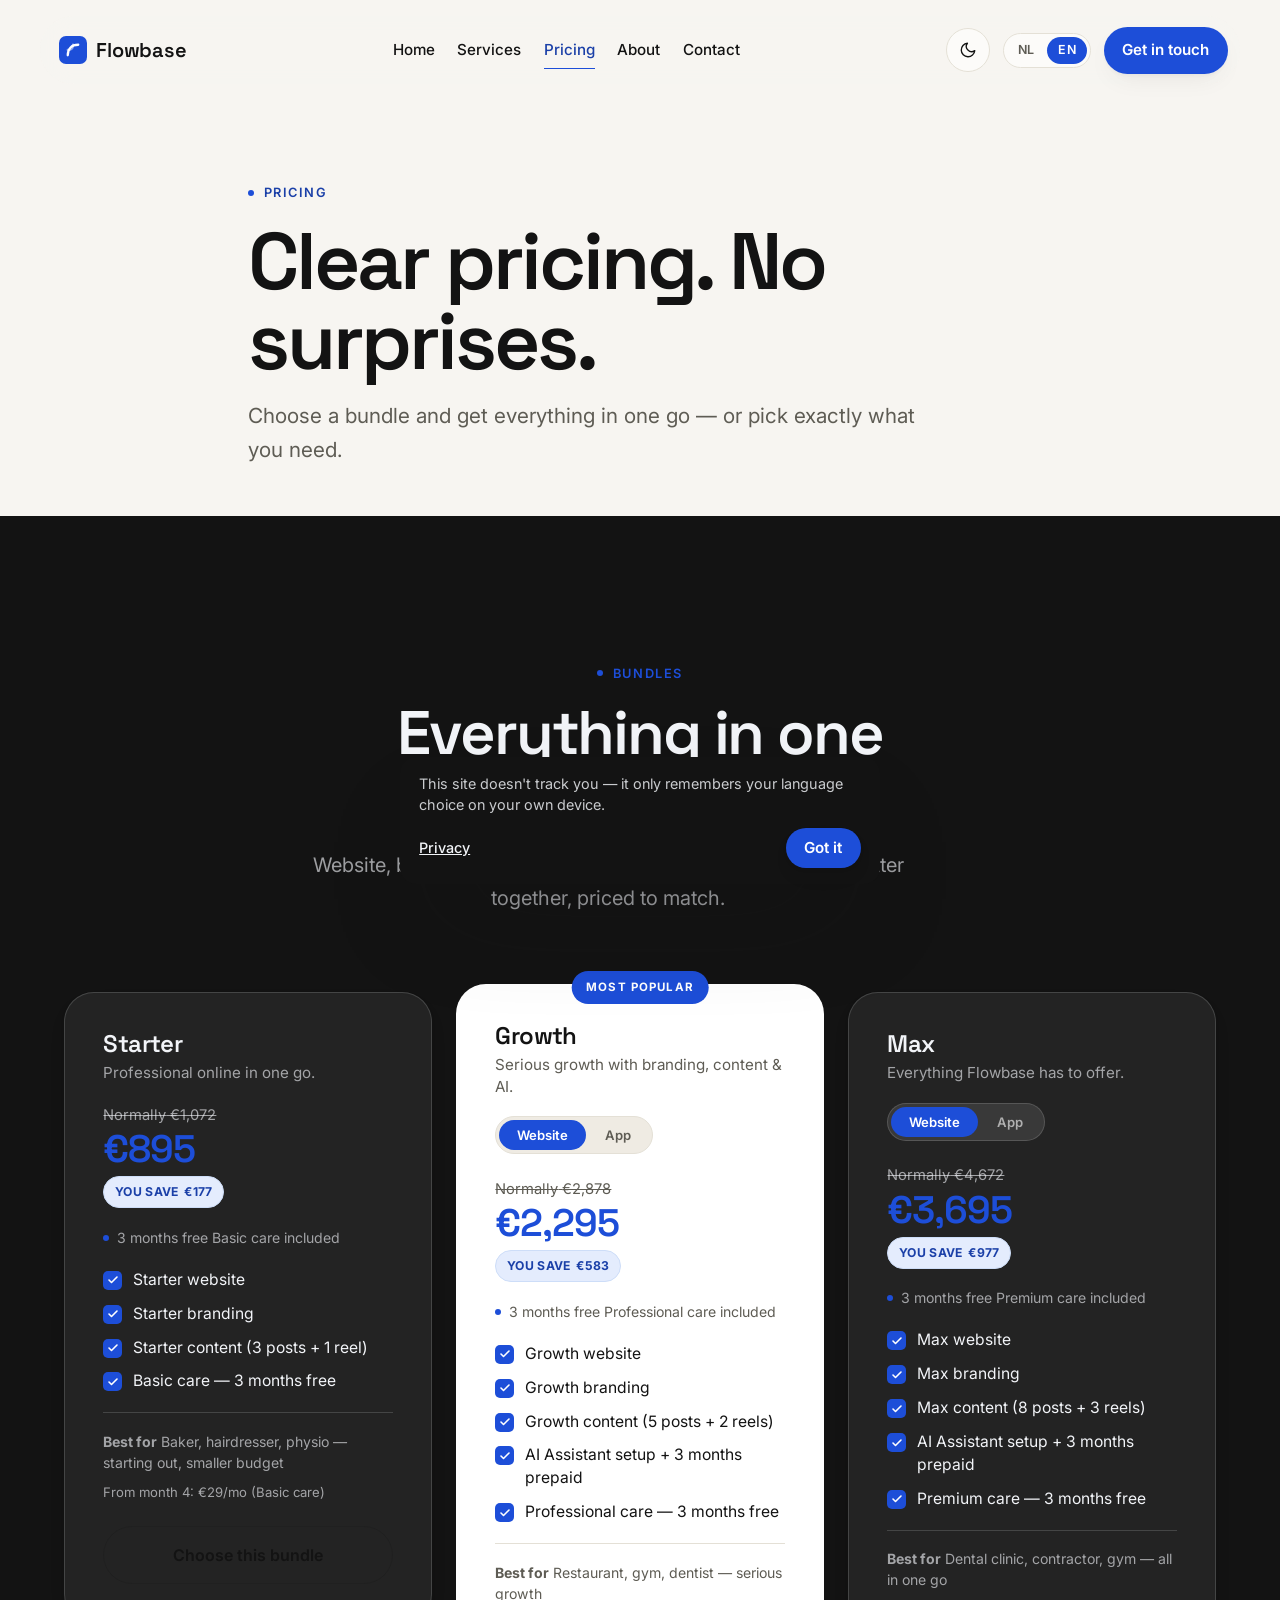
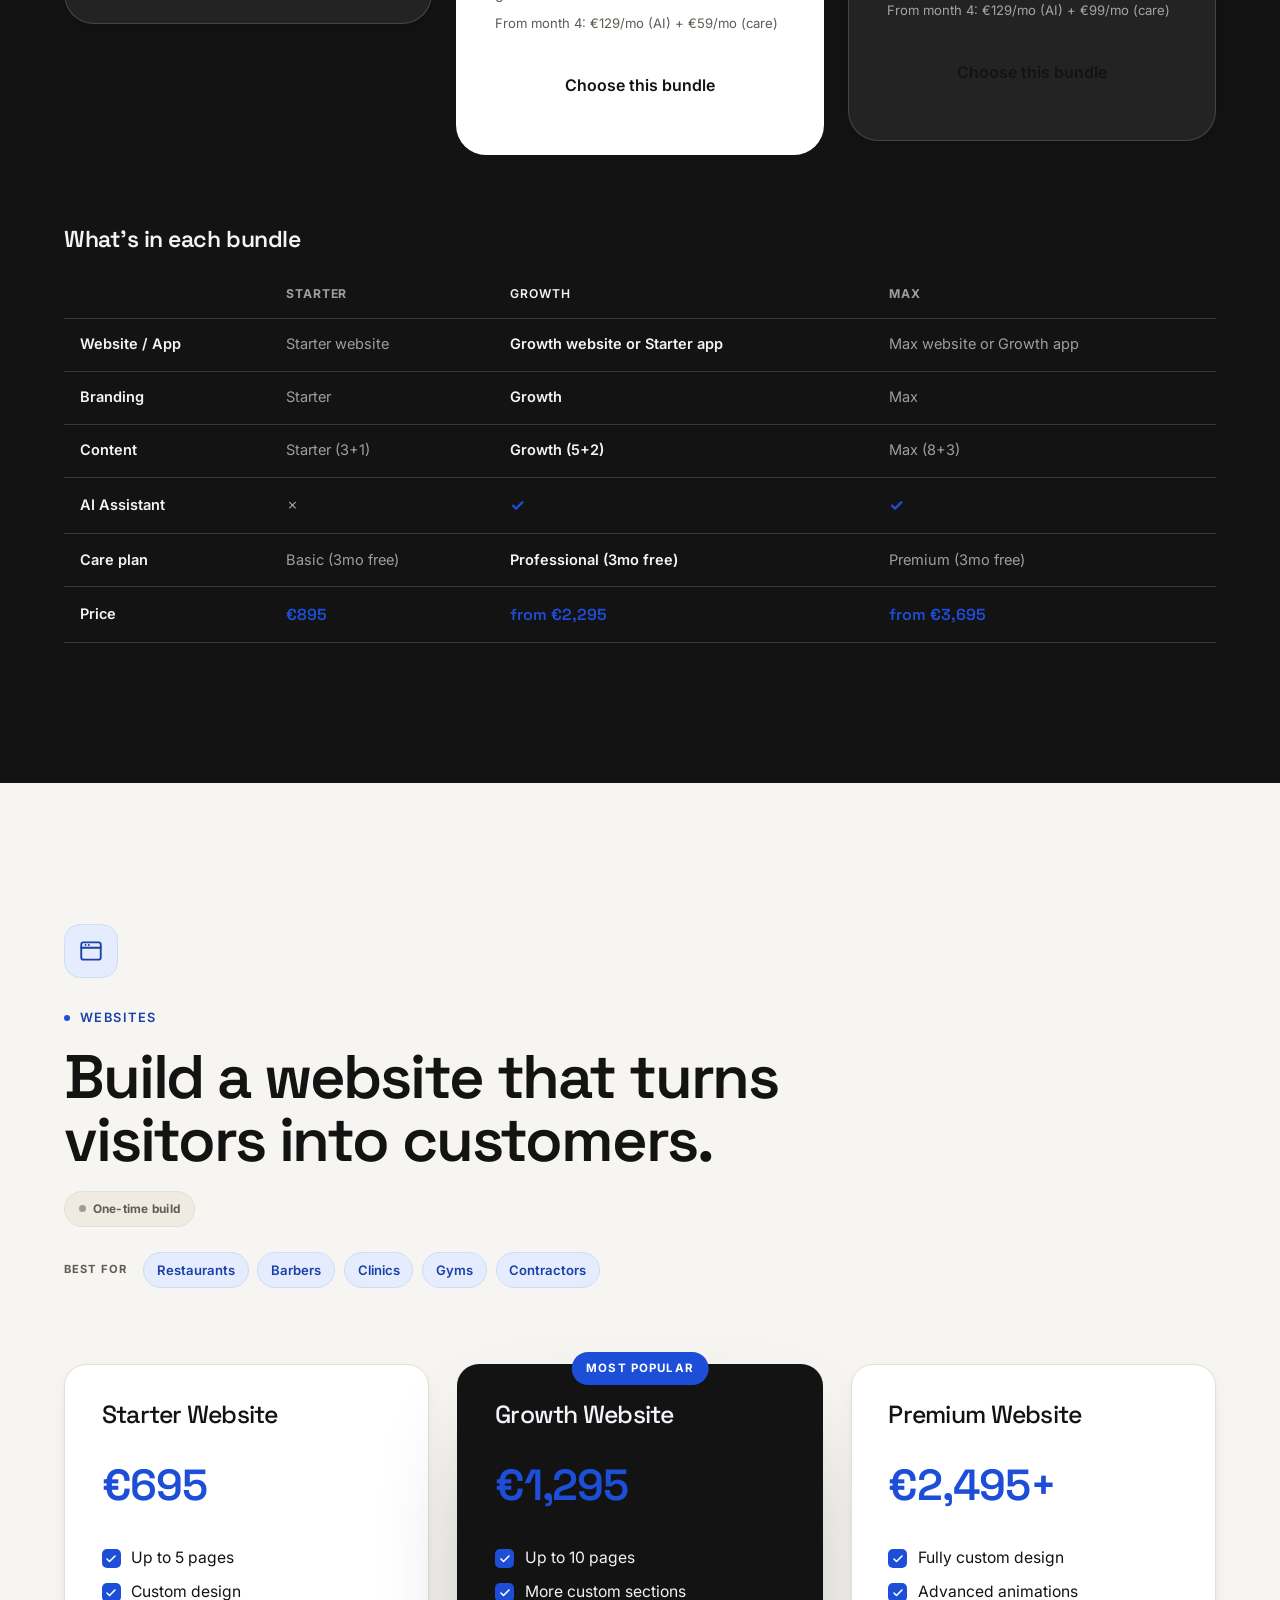
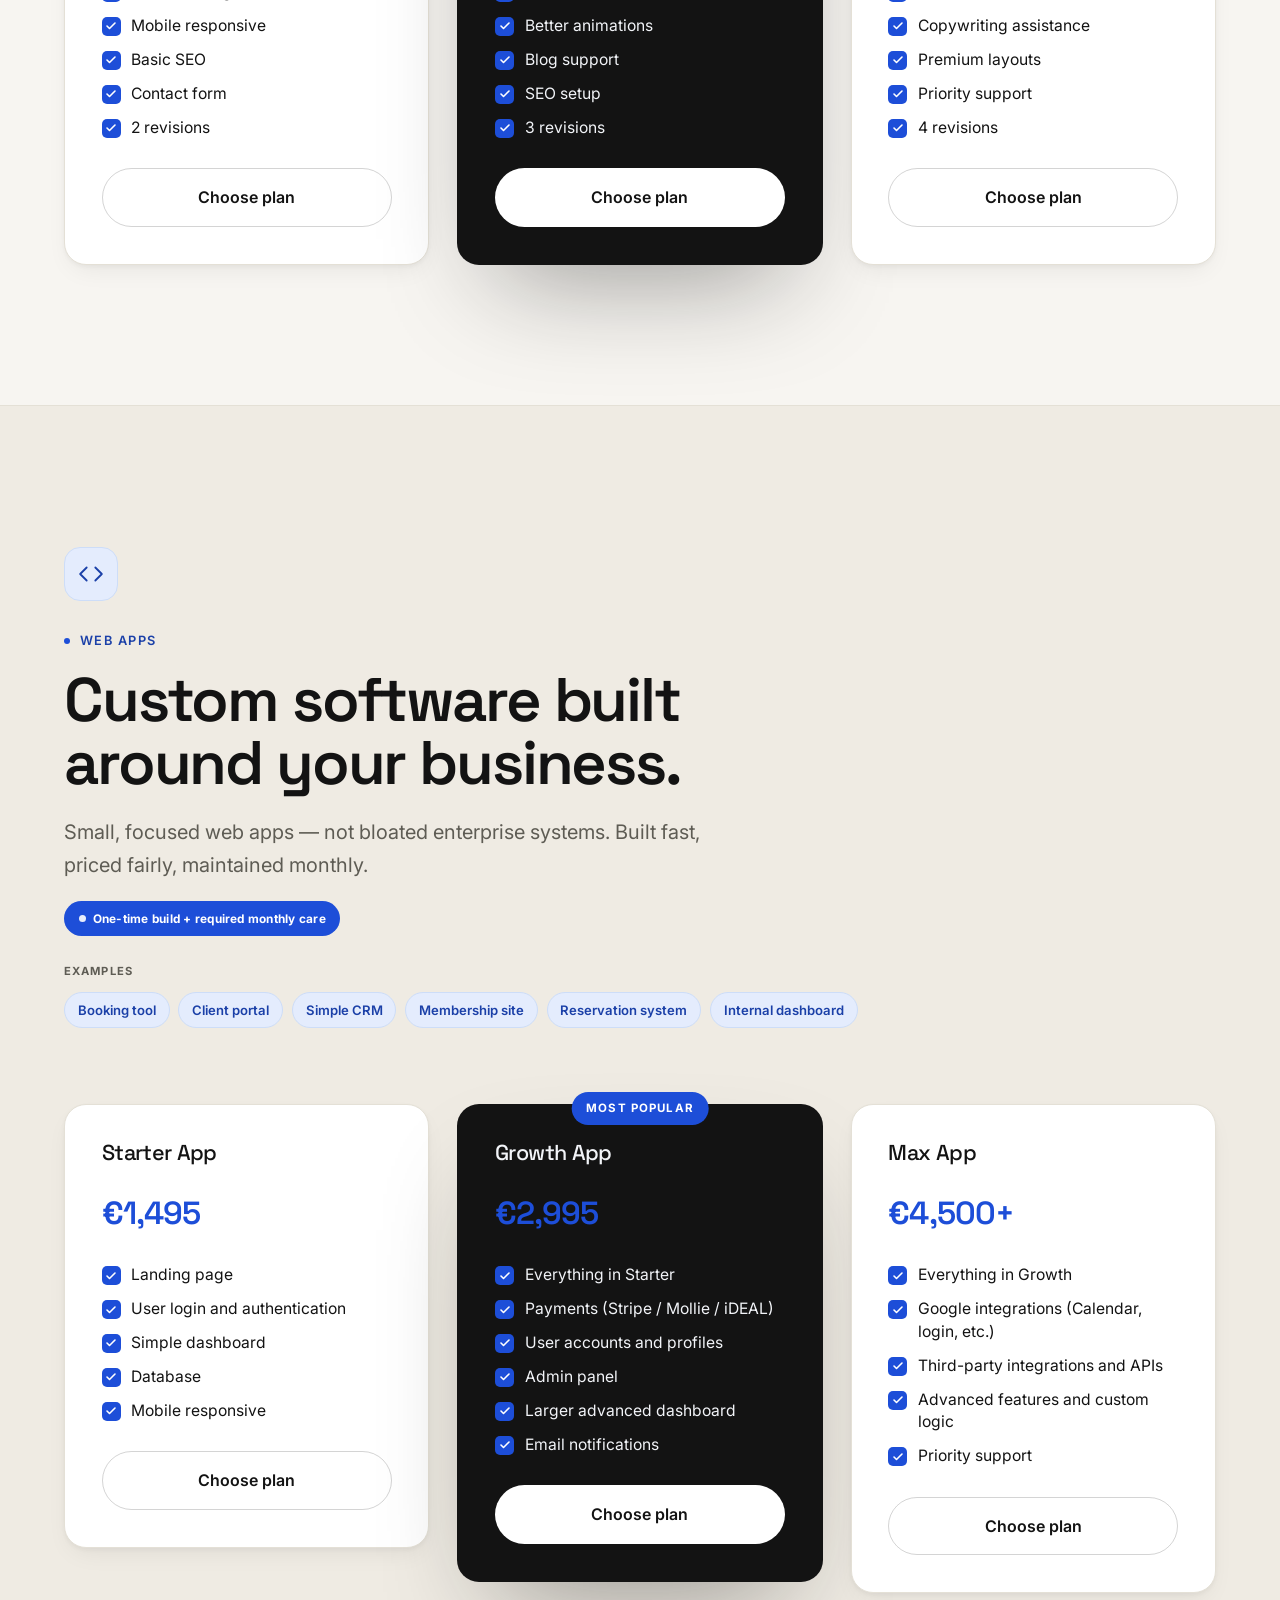
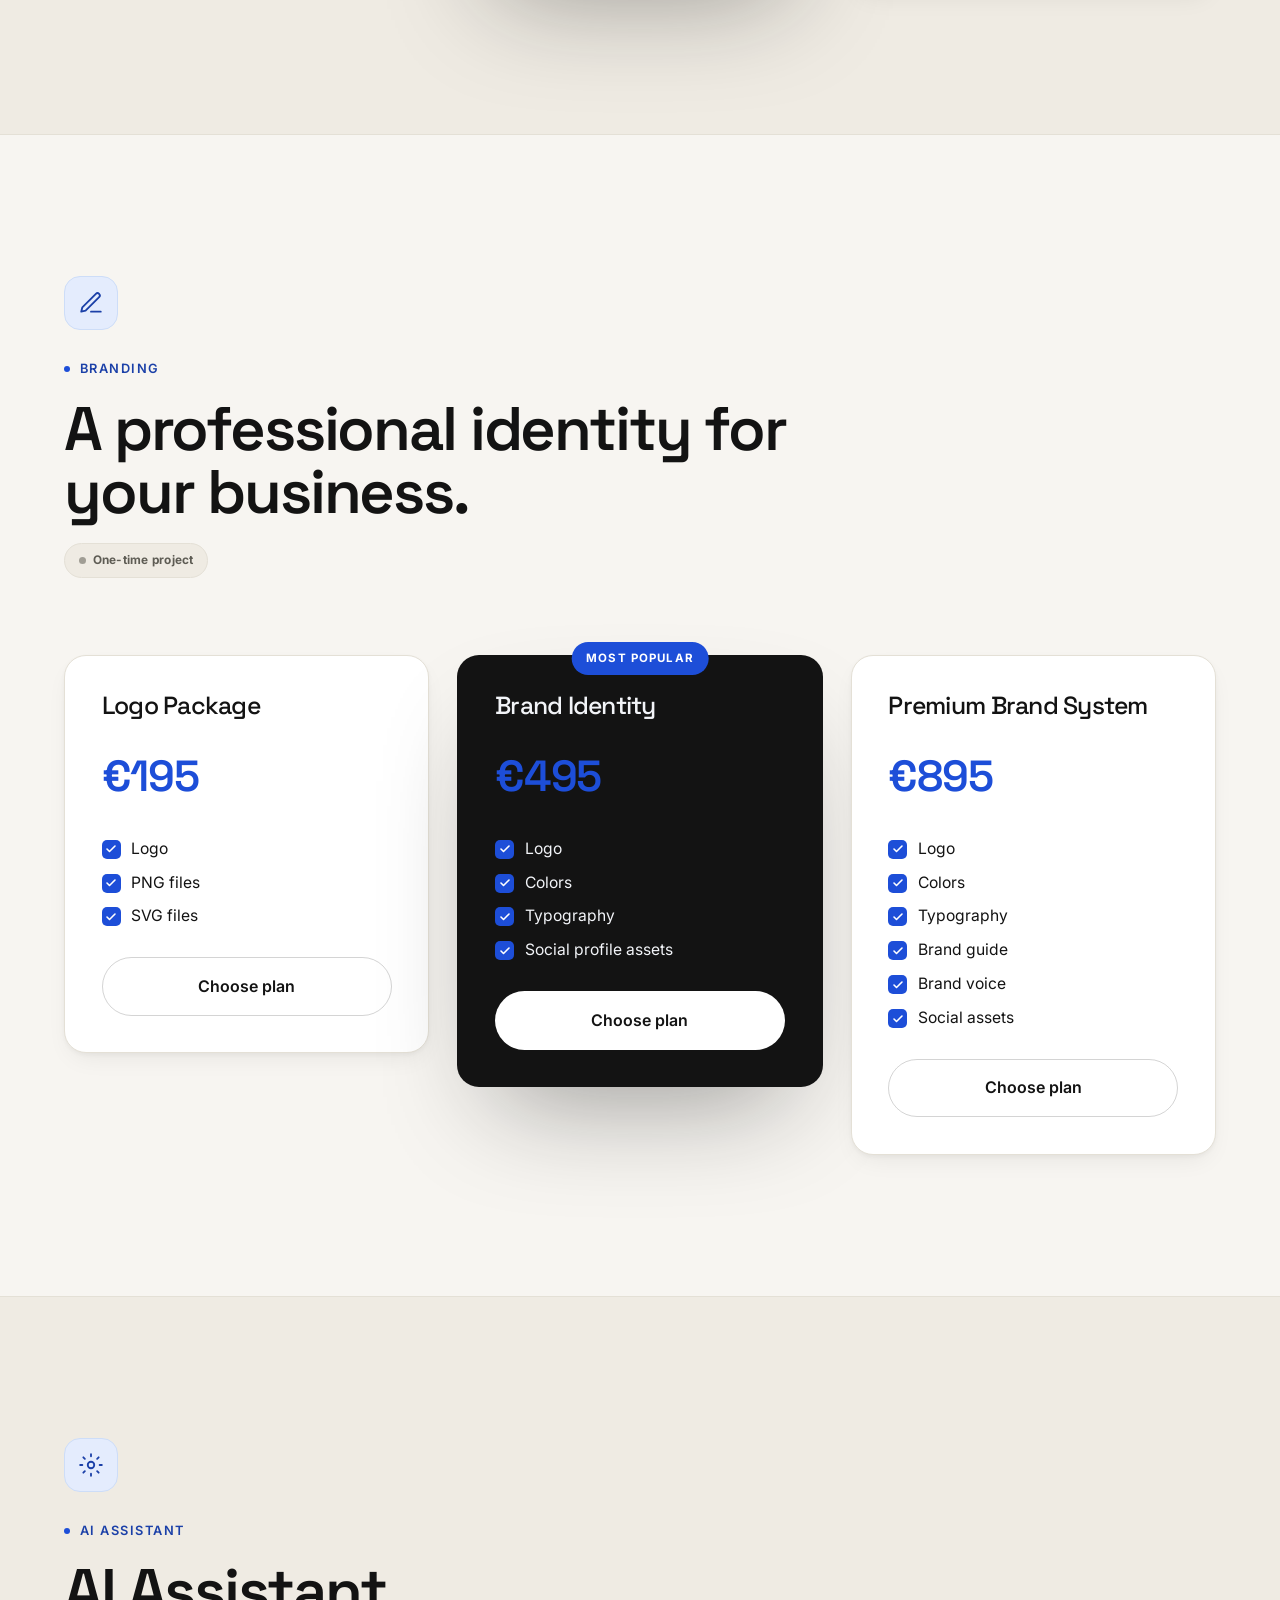
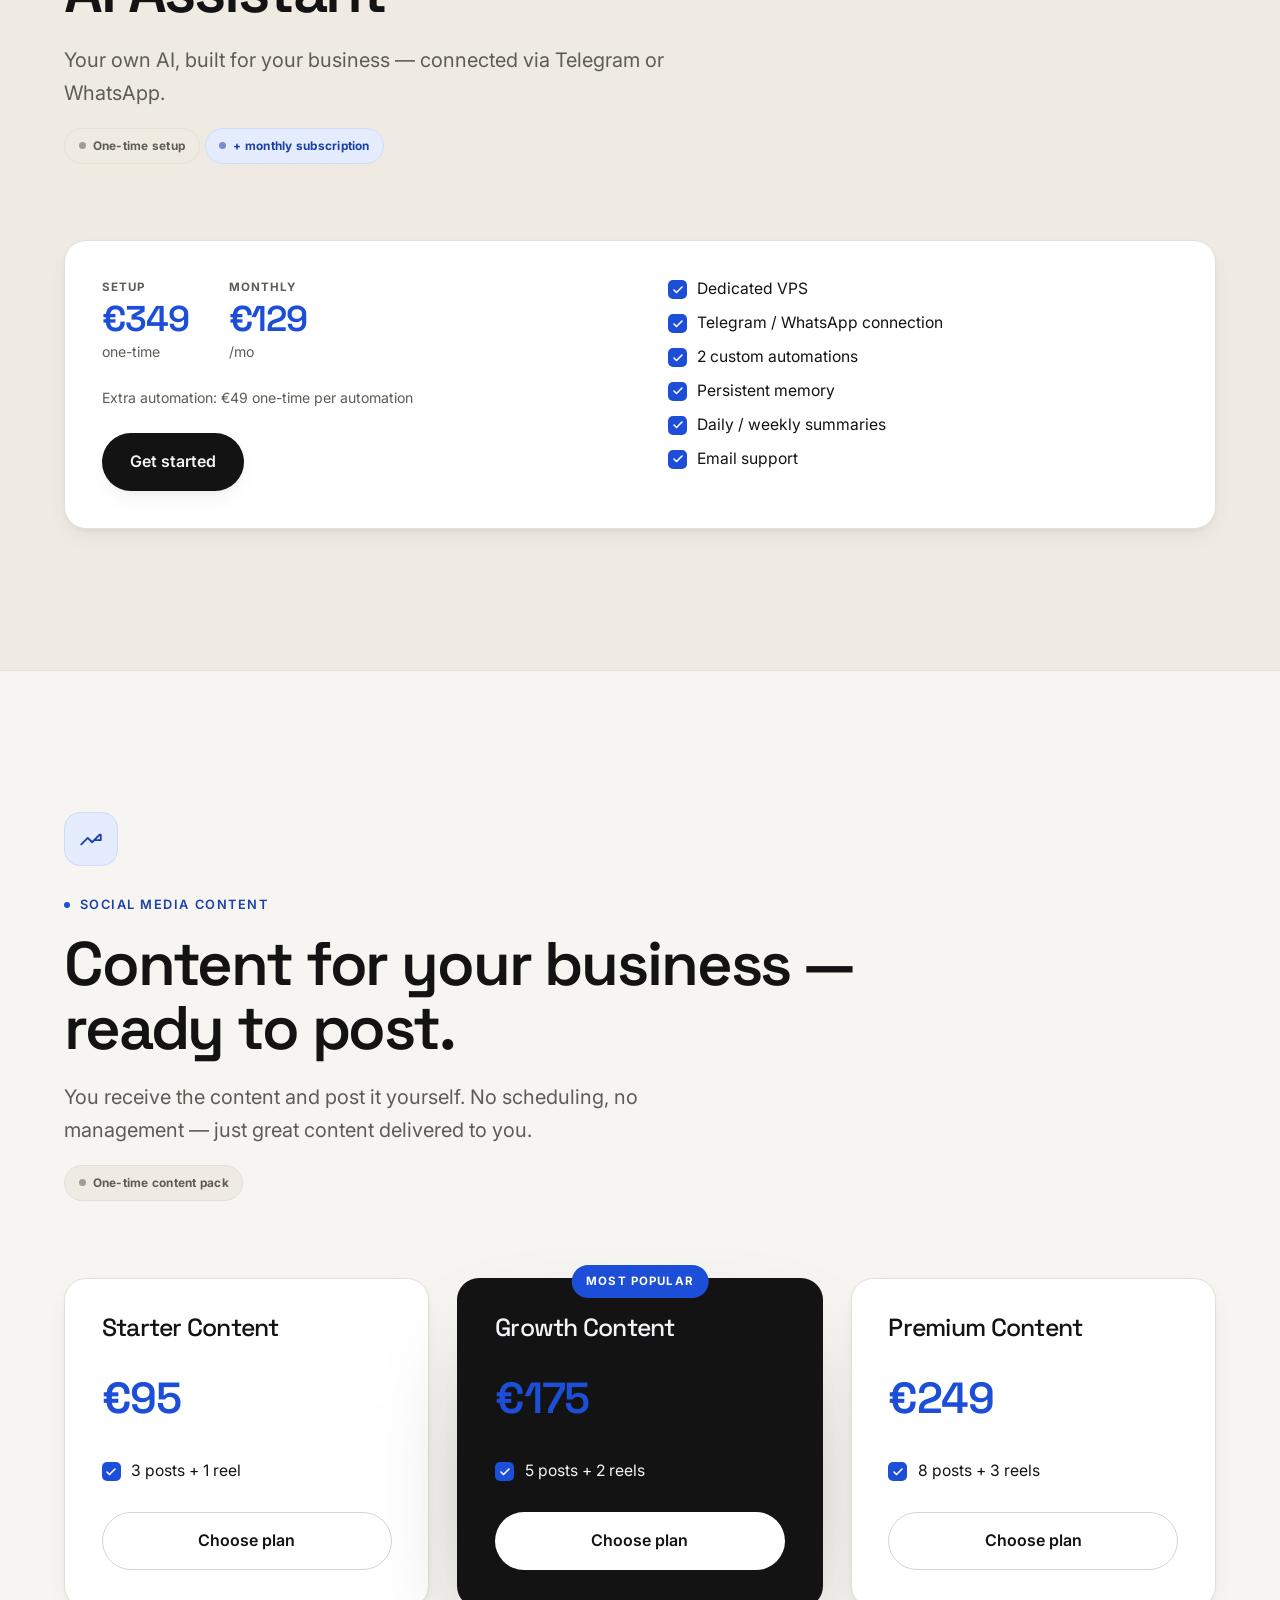
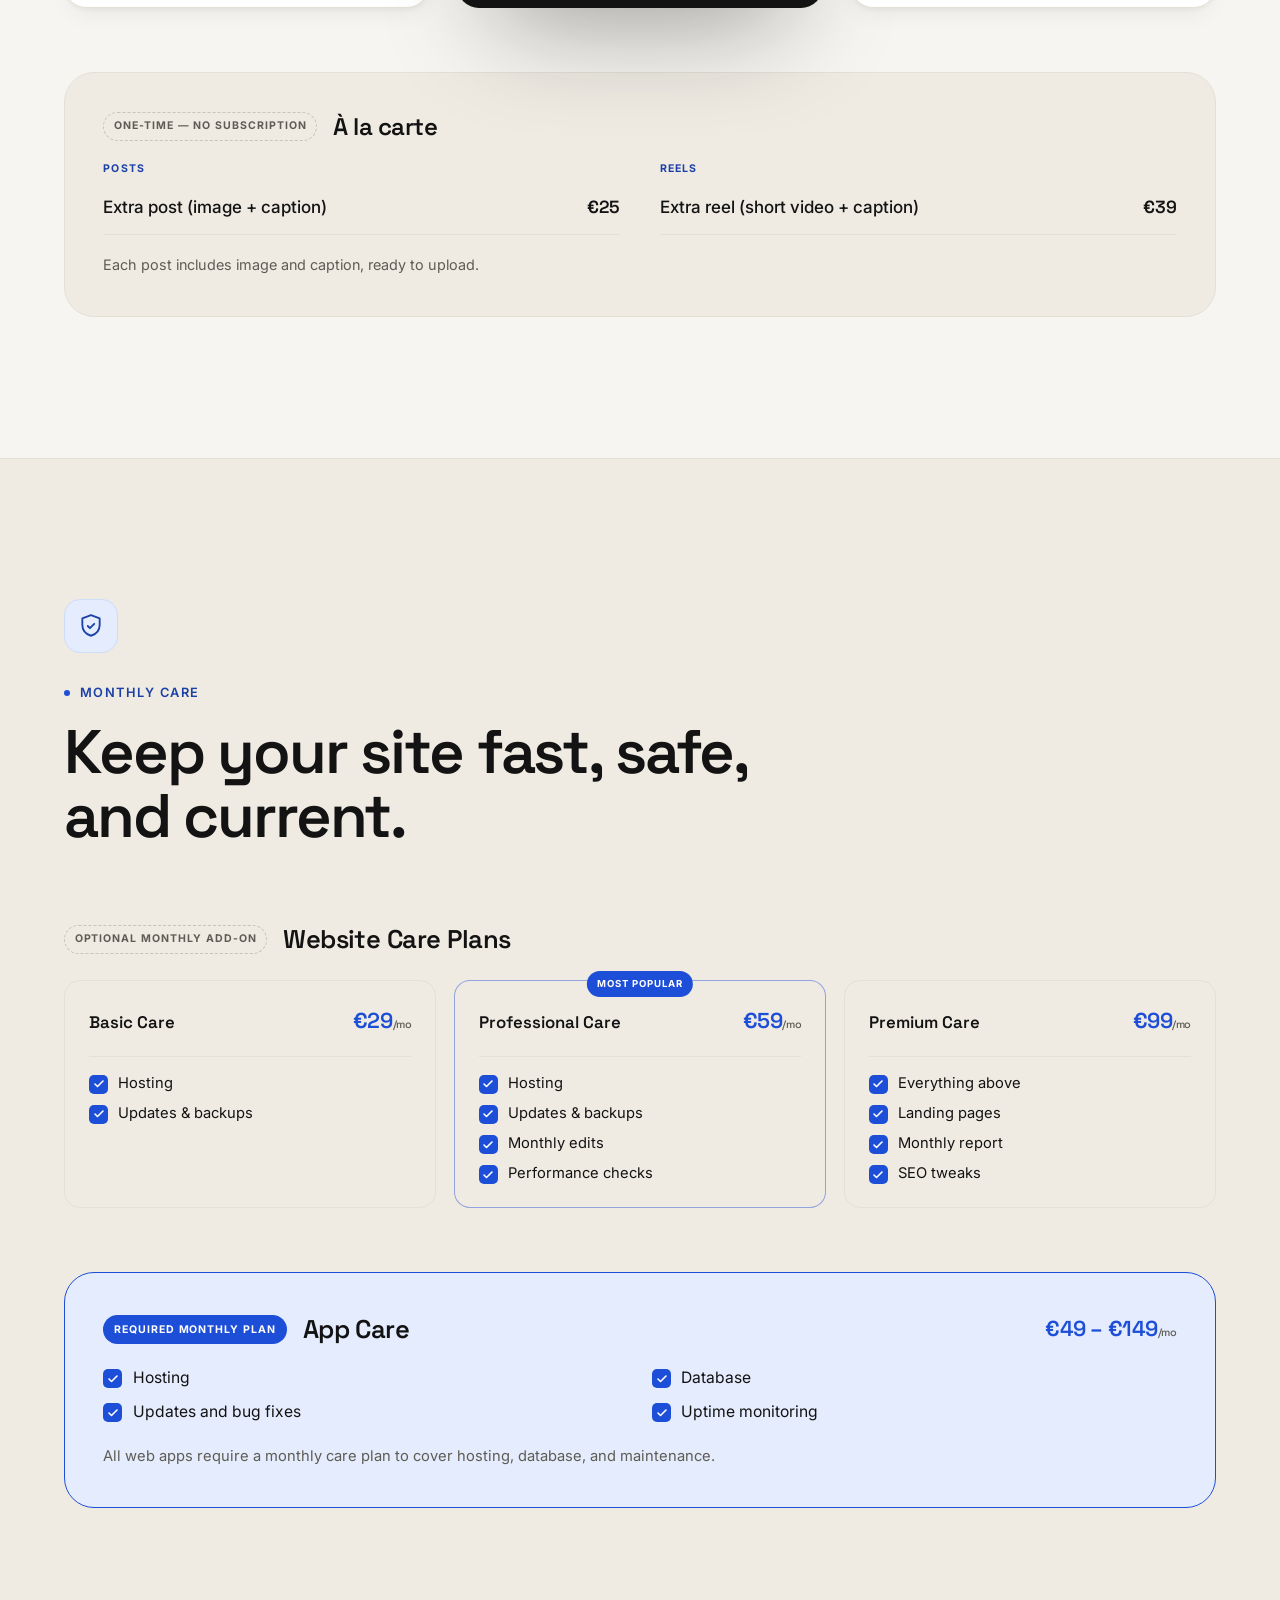
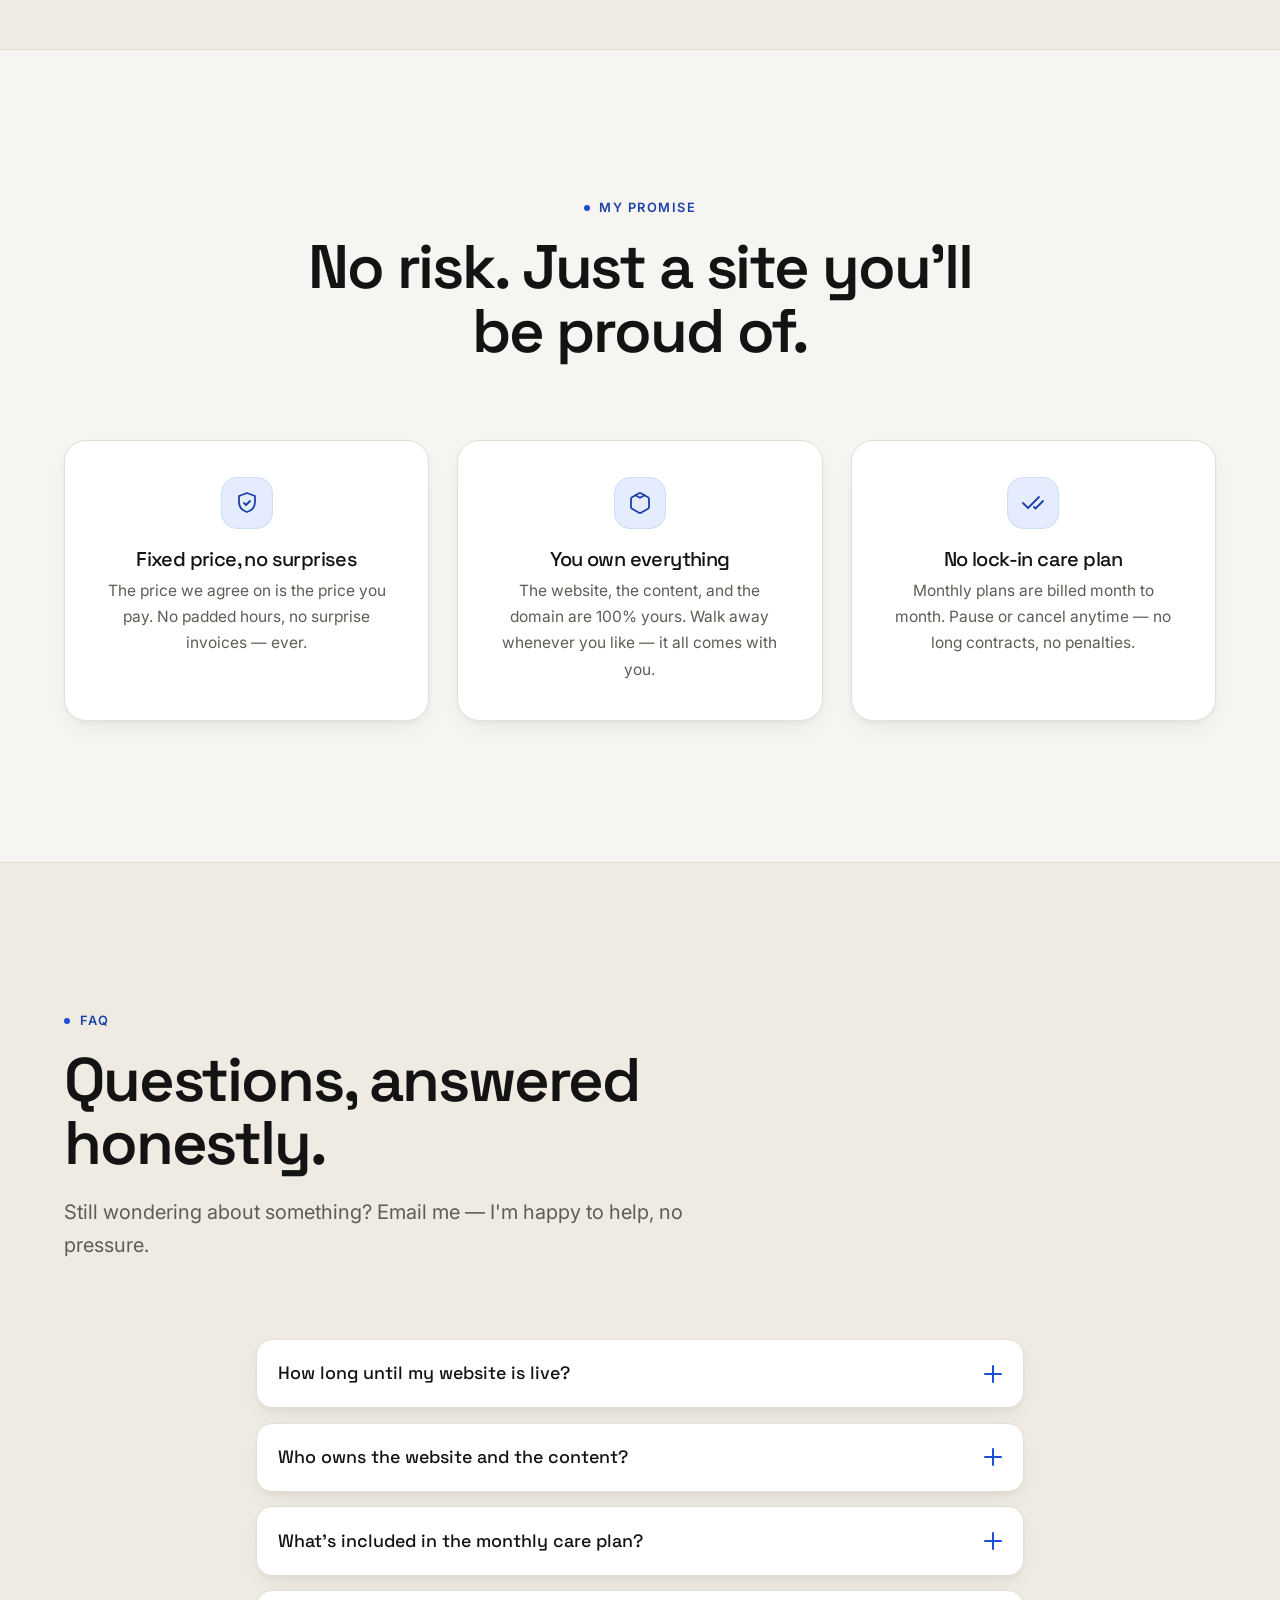
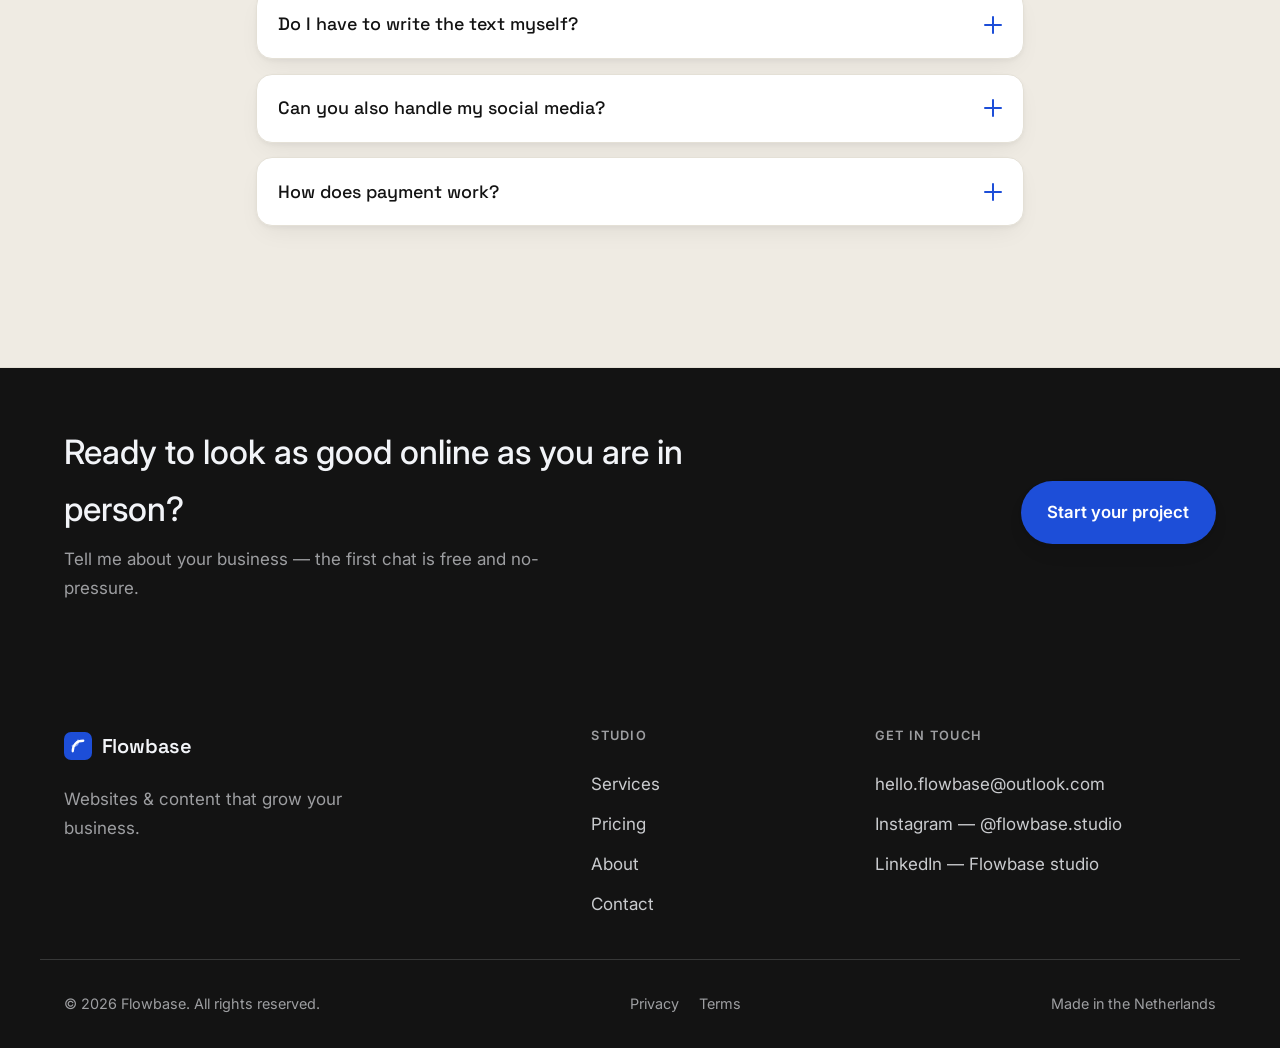
==== commit 21fa7038: "Pricing: scrollable sections instead of tabs, fix mobile overflow - Replace 5-tab panel with 6 separ" ====
--- a/pricing.html
+++ b/pricing.html
@@ -285,273 +285,299 @@
     </section>
 
     <!-- ========== 2 · INDIVIDUAL SERVICES (tabbed) ========== -->
-    <section class="section" id="services" aria-labelledby="ind-title">
+    <!-- ========== 2 · WEBSITES ========== -->
+    <section class="section" id="websites" aria-labelledby="web-ind-title">
       <div class="container">
-        <div class="section__head section__head--center reveal">
-          <p class="eyebrow"><span class="eyebrow__dot" aria-hidden="true"></span><span data-i18n="pr.ind.eyebrow">Individual services</span></p>
-          <h2 class="section__title" id="ind-title" data-i18n="pr.ind.title">Or pick exactly what you need.</h2>
-          <p class="section__lead" data-i18n="pr.ind.lead">Every service is available separately &mdash; no bundle required.</p>
-        </div>
-
-        <div class="stabs reveal">
-          <div class="stabs__nav" role="tablist" aria-label="Service categories">
-            <button type="button" class="stab is-active" role="tab" aria-selected="true" aria-controls="stab-web" data-i18n="pr.stab.web">Websites</button>
-            <button type="button" class="stab" role="tab" aria-selected="false" aria-controls="stab-app" data-i18n="pr.stab.app">Apps</button>
-            <button type="button" class="stab" role="tab" aria-selected="false" aria-controls="stab-brand" data-i18n="pr.stab.brand">Branding</button>
-            <button type="button" class="stab" role="tab" aria-selected="false" aria-controls="stab-content" data-i18n="pr.stab.content">Content</button>
-            <button type="button" class="stab" role="tab" aria-selected="false" aria-controls="stab-ai" data-i18n="pr.stab.ai">AI Assistant</button>
-          </div>
-
-          <!-- WEBSITES panel -->
-          <div class="stabs__panel is-active" id="stab-web" role="tabpanel">
-            <div class="billing-row"><span class="bill bill--once" data-i18n="pr.bill.web">One-time build</span></div>
-            <div class="bestfor-row" style="margin-bottom:1.8rem">
-              <span class="bestfor-row__label" data-i18n="pr.bestforLabel">Best for</span>
-              <div class="tags">
-                <span class="tag" data-i18n="aud.restaurants">Restaurants</span>
-                <span class="tag" data-i18n="tag.barbers">Barbers</span>
-                <span class="tag" data-i18n="tag.clinics">Clinics</span>
-                <span class="tag" data-i18n="aud.gyms">Gyms</span>
-                <span class="tag" data-i18n="aud.contractors">Contractors</span>
+        <div class="section__head reveal">
+          <span class="cat-icon" aria-hidden="true">
+            <svg viewBox="0 0 24 24" width="26" height="26" fill="none" stroke="currentColor" stroke-width="1.7" stroke-linecap="round" stroke-linejoin="round"><rect x="3" y="4" width="18" height="16" rx="2"/><path d="M3 9h18M7 6.5h.01M10 6.5h.01"/></svg>
+          </span>
+          <p class="eyebrow"><span class="eyebrow__dot" aria-hidden="true"></span><span data-i18n="pr.cat.web">Websites</span></p>
+          <h2 class="section__title" id="web-ind-title" data-i18n="pr.web.title">Build a website that turns visitors into customers.</h2>
+          <div class="billing-row"><span class="bill bill--once" data-i18n="pr.bill.web">One-time build</span></div>
+          <div class="bestfor-row">
+            <span class="bestfor-row__label" data-i18n="pr.bestforLabel">Best for</span>
+            <div class="tags">
+              <span class="tag" data-i18n="aud.restaurants">Restaurants</span>
+              <span class="tag" data-i18n="tag.barbers">Barbers</span>
+              <span class="tag" data-i18n="tag.clinics">Clinics</span>
+              <span class="tag" data-i18n="aud.gyms">Gyms</span>
+              <span class="tag" data-i18n="aud.contractors">Contractors</span>
+            </div>
+          </div>
+        </div>
+        <div class="grid grid--3 pricing-grid">
+          <article class="card price-card reveal">
+            <header class="price-card__head"><h3 data-i18n="pr.w1.name">Starter Website</h3></header>
+            <div class="price"><span class="price__amount">&euro;695</span></div>
+            <ul class="ticks">
+              <li data-i18n="pr.w1.t1">Up to 5 pages</li>
+              <li data-i18n="pr.w1.t2">Custom design</li>
+              <li data-i18n="pr.w1.t3">Mobile responsive</li>
+              <li data-i18n="pr.w1.t4">Basic SEO</li>
+              <li data-i18n="pr.w1.t5">Contact form</li>
+              <li data-i18n="pr.w1.t6">2 revisions</li>
+            </ul>
+            <a href="contact.html" class="btn btn--outline btn--block" data-i18n="pr.choose">Choose plan</a>
+          </article>
+          <article class="card price-card price-card--featured reveal">
+            <span class="badge" data-i18n="bundle.badge">Most popular</span>
+            <header class="price-card__head"><h3 data-i18n="pr.w2.name">Growth Website</h3></header>
+            <div class="price"><span class="price__amount">&euro;1,295</span></div>
+            <ul class="ticks">
+              <li data-i18n="pr.w2.t1">Up to 10 pages</li>
+              <li data-i18n="pr.w2.t2">More custom sections</li>
+              <li data-i18n="pr.w2.t3">Better animations</li>
+              <li data-i18n="pr.w2.t4">Blog support</li>
+              <li data-i18n="pr.w2.t5">SEO setup</li>
+              <li data-i18n="pr.w2.t6">3 revisions</li>
+            </ul>
+            <a href="contact.html" class="btn btn--light btn--block" data-i18n="pr.choose">Choose plan</a>
+          </article>
+          <article class="card price-card reveal">
+            <header class="price-card__head"><h3 data-i18n="pr.w3.name">Max Website</h3></header>
+            <div class="price"><span class="price__amount">&euro;2,495+</span></div>
+            <ul class="ticks">
+              <li data-i18n="pr.w3.t1">Fully custom design</li>
+              <li data-i18n="pr.w3.t2">Advanced animations</li>
+              <li data-i18n="pr.w3.t3">Copywriting assistance</li>
+              <li data-i18n="pr.w3.t4">Premium layouts</li>
+              <li data-i18n="pr.w3.t5">Priority support</li>
+              <li data-i18n="pr.w3.t6">4 revisions</li>
+            </ul>
+            <a href="contact.html" class="btn btn--outline btn--block" data-i18n="pr.choose">Choose plan</a>
+          </article>
+        </div>
+      </div>
+    </section>
+
+    <!-- ========== 3 · APPS ========== -->
+    <section class="section section--alt" id="apps" aria-labelledby="app-ind-title">
+      <div class="container">
+        <div class="section__head reveal">
+          <span class="cat-icon" aria-hidden="true">
+            <svg viewBox="0 0 24 24" width="26" height="26" fill="none" stroke="currentColor" stroke-width="1.7" stroke-linecap="round" stroke-linejoin="round"><polyline points="16 18 22 12 16 6"/><polyline points="8 6 2 12 8 18"/></svg>
+          </span>
+          <p class="eyebrow"><span class="eyebrow__dot" aria-hidden="true"></span><span data-i18n="pr.cat.webapp">Web apps</span></p>
+          <h2 class="section__title" id="app-ind-title" data-i18n="pr.webapp.title">Custom software built around your business.</h2>
+          <p class="section__lead" data-i18n="pr.webapp.lead">Small, focused web apps &mdash; not bloated enterprise systems. Built fast, priced fairly, maintained monthly.</p>
+          <div class="billing-row"><span class="bill bill--req" data-i18n="pr.bill.webapp">One-time build + required monthly care</span></div>
+          <div class="bestfor-row">
+            <span class="bestfor-row__label" data-i18n="pr.wa.label">Examples</span>
+            <div class="tags">
+              <span class="tag" data-i18n="pr.wa.ex1">Booking tool</span>
+              <span class="tag" data-i18n="pr.wa.ex2">Client portal</span>
+              <span class="tag" data-i18n="pr.wa.ex3">Simple CRM</span>
+              <span class="tag" data-i18n="pr.wa.ex4">Membership site</span>
+              <span class="tag" data-i18n="pr.wa.ex5">Reservation system</span>
+              <span class="tag" data-i18n="pr.wa.ex6">Internal dashboard</span>
+            </div>
+          </div>
+        </div>
+        <div class="grid grid--3 pricing-grid">
+          <article class="card price-card price-card--quiet reveal">
+            <header class="price-card__head"><h3 data-i18n="pr.wa1.name">Starter App</h3></header>
+            <div class="price"><span class="price__amount">&euro;1,495</span></div>
+            <ul class="ticks">
+              <li data-i18n="pr.wa1.t1">Landing page</li>
+              <li data-i18n="pr.wa1.t2">User login and authentication</li>
+              <li data-i18n="pr.wa1.t3">Simple dashboard</li>
+              <li data-i18n="pr.wa1.t4">Database</li>
+              <li data-i18n="pr.wa1.t5">Mobile responsive</li>
+            </ul>
+            <a href="contact.html" class="btn btn--outline btn--block" data-i18n="pr.choose">Choose plan</a>
+          </article>
+          <article class="card price-card price-card--quiet price-card--featured reveal">
+            <span class="badge" data-i18n="bundle.badge">Most popular</span>
+            <header class="price-card__head"><h3 data-i18n="pr.wa2.name">Growth App</h3></header>
+            <div class="price"><span class="price__amount">&euro;2,995</span></div>
+            <ul class="ticks">
+              <li data-i18n="pr.wa2.t1">Everything in Starter</li>
+              <li data-i18n="pr.wa2.t2">Payments (Stripe / Mollie / iDEAL)</li>
+              <li data-i18n="pr.wa2.t3">User accounts and profiles</li>
+              <li data-i18n="pr.wa2.t4">Admin panel</li>
+              <li data-i18n="pr.wa2.t5">Larger advanced dashboard</li>
+              <li data-i18n="pr.wa2.t6">Email notifications</li>
+            </ul>
+            <a href="contact.html" class="btn btn--light btn--block" data-i18n="pr.choose">Choose plan</a>
+          </article>
+          <article class="card price-card price-card--quiet reveal">
+            <header class="price-card__head"><h3 data-i18n="pr.wa3.name">Max App</h3></header>
+            <div class="price"><span class="price__amount">&euro;4,500+</span></div>
+            <ul class="ticks">
+              <li data-i18n="pr.wa3.t1">Everything in Growth</li>
+              <li data-i18n="pr.wa3.t2">Google integrations (Calendar, login, etc.)</li>
+              <li data-i18n="pr.wa3.t3">Third-party integrations and APIs</li>
+              <li data-i18n="pr.wa3.t4">Advanced features and custom logic</li>
+              <li data-i18n="pr.wa3.t5">Priority support</li>
+            </ul>
+            <a href="contact.html" class="btn btn--outline btn--block" data-i18n="pr.choose">Choose plan</a>
+          </article>
+        </div>
+      </div>
+    </section>
+
+    <!-- ========== 4 · BRANDING ========== -->
+    <section class="section" id="branding" aria-labelledby="brand-ind-title">
+      <div class="container">
+        <div class="section__head reveal">
+          <span class="cat-icon" aria-hidden="true">
+            <svg viewBox="0 0 24 24" width="26" height="26" fill="none" stroke="currentColor" stroke-width="1.7" stroke-linecap="round" stroke-linejoin="round"><path d="M12 20h9"/><path d="M16.5 3.5a2.12 2.12 0 0 1 3 3L7 19l-4 1 1-4 12.5-12.5z"/></svg>
+          </span>
+          <p class="eyebrow"><span class="eyebrow__dot" aria-hidden="true"></span><span data-i18n="pr.cat.brand">Branding</span></p>
+          <h2 class="section__title" id="brand-ind-title" data-i18n="pr.brand.title">A professional identity for your business.</h2>
+          <div class="billing-row"><span class="bill bill--once" data-i18n="pr.bill.brand">One-time project</span></div>
+        </div>
+        <div class="grid grid--3 pricing-grid">
+          <article class="card price-card reveal">
+            <header class="price-card__head"><h3 data-i18n="pr.b1.name">Logo Package</h3></header>
+            <div class="price"><span class="price__amount">&euro;195</span></div>
+            <ul class="ticks">
+              <li data-i18n="pr.b1.t1">Logo</li>
+              <li data-i18n="pr.b1.t2">PNG files</li>
+              <li data-i18n="pr.b1.t3">SVG files</li>
+            </ul>
+            <a href="contact.html" class="btn btn--outline btn--block" data-i18n="pr.choose">Choose plan</a>
+          </article>
+          <article class="card price-card price-card--featured reveal">
+            <span class="badge" data-i18n="bundle.badge">Most popular</span>
+            <header class="price-card__head"><h3 data-i18n="pr.b2.name">Brand Identity</h3></header>
+            <div class="price"><span class="price__amount">&euro;495</span></div>
+            <ul class="ticks">
+              <li data-i18n="pr.b2.t1">Logo</li>
+              <li data-i18n="pr.b2.t2">Colors</li>
+              <li data-i18n="pr.b2.t3">Typography</li>
+              <li data-i18n="pr.b2.t4">Social profile assets</li>
+            </ul>
+            <a href="contact.html" class="btn btn--light btn--block" data-i18n="pr.choose">Choose plan</a>
+          </article>
+          <article class="card price-card reveal">
+            <header class="price-card__head"><h3 data-i18n="pr.b3.name">Premium Brand System</h3></header>
+            <div class="price"><span class="price__amount">&euro;895</span></div>
+            <ul class="ticks">
+              <li data-i18n="pr.b3.t1">Logo</li>
+              <li data-i18n="pr.b3.t2">Colors</li>
+              <li data-i18n="pr.b3.t3">Typography</li>
+              <li data-i18n="pr.b3.t4">Brand guide</li>
+              <li data-i18n="pr.b3.t5">Brand voice</li>
+              <li data-i18n="pr.b3.t6">Social assets</li>
+            </ul>
+            <a href="contact.html" class="btn btn--outline btn--block" data-i18n="pr.choose">Choose plan</a>
+          </article>
+        </div>
+      </div>
+    </section>
+
+    <!-- ========== 5 · AI ASSISTANT ========== -->
+    <section class="section section--alt" id="ai-assistant" aria-labelledby="ai-ind-title">
+      <div class="container">
+        <div class="section__head reveal">
+          <span class="cat-icon" aria-hidden="true">
+            <svg viewBox="0 0 24 24" width="26" height="26" fill="none" stroke="currentColor" stroke-width="1.7" stroke-linecap="round" stroke-linejoin="round"><circle cx="12" cy="12" r="3"/><path d="M12 2v2M12 20v2M4.93 4.93l1.41 1.41M17.66 17.66l1.41 1.41M2 12h2M20 12h2M6.34 17.66l-1.41 1.41M19.07 4.93l-1.41 1.41"/></svg>
+          </span>
+          <p class="eyebrow"><span class="eyebrow__dot" aria-hidden="true"></span><span data-i18n="pr.stab.ai">AI Assistant</span></p>
+          <h2 class="section__title" id="ai-ind-title" data-i18n="pr.ai.name">AI Assistant</h2>
+          <p class="section__lead" data-i18n="pr.ai.tag">Your own AI, built for your business &mdash; connected via Telegram or WhatsApp.</p>
+          <div class="billing-row">
+            <span class="bill bill--once" data-i18n="pr.ai.billOnce">One-time setup</span>
+            <span class="bill bill--monthly" data-i18n="pr.ai.billMo">+ monthly subscription</span>
+          </div>
+        </div>
+        <div class="card ai-card reveal">
+          <div>
+            <div class="ai-card__prices">
+              <div class="ai-price">
+                <span class="ai-price__label" data-i18n="pr.ai.setupLabel">Setup</span>
+                <span class="ai-price__amount">&euro;349</span>
+                <span class="ai-price__unit" data-i18n="pr.ai.setupUnit">one-time</span>
               </div>
-            </div>
-            <div class="grid grid--3 pricing-grid">
-              <article class="card price-card reveal">
-                <header class="price-card__head"><h3 data-i18n="pr.w1.name">Starter Website</h3></header>
-                <div class="price"><span class="price__amount">&euro;695</span></div>
-                <ul class="ticks">
-                  <li data-i18n="pr.w1.t1">Up to 5 pages</li>
-                  <li data-i18n="pr.w1.t2">Custom design</li>
-                  <li data-i18n="pr.w1.t3">Mobile responsive</li>
-                  <li data-i18n="pr.w1.t4">Basic SEO</li>
-                  <li data-i18n="pr.w1.t5">Contact form</li>
-                  <li data-i18n="pr.w1.t6">2 revisions</li>
-                </ul>
-                <a href="contact.html" class="btn btn--outline btn--block" data-i18n="pr.choose">Choose plan</a>
-              </article>
-              <article class="card price-card price-card--featured reveal">
-                <span class="badge" data-i18n="bundle.badge">Most popular</span>
-                <header class="price-card__head"><h3 data-i18n="pr.w2.name">Growth Website</h3></header>
-                <div class="price"><span class="price__amount">&euro;1,295</span></div>
-                <ul class="ticks">
-                  <li data-i18n="pr.w2.t1">Up to 10 pages</li>
-                  <li data-i18n="pr.w2.t2">More custom sections</li>
-                  <li data-i18n="pr.w2.t3">Better animations</li>
-                  <li data-i18n="pr.w2.t4">Blog support</li>
-                  <li data-i18n="pr.w2.t5">SEO setup</li>
-                  <li data-i18n="pr.w2.t6">3 revisions</li>
-                </ul>
-                <a href="contact.html" class="btn btn--light btn--block" data-i18n="pr.choose">Choose plan</a>
-              </article>
-              <article class="card price-card reveal">
-                <header class="price-card__head"><h3 data-i18n="pr.w3.name">Max Website</h3></header>
-                <div class="price"><span class="price__amount">&euro;2,495+</span></div>
-                <ul class="ticks">
-                  <li data-i18n="pr.w3.t1">Fully custom design</li>
-                  <li data-i18n="pr.w3.t2">Advanced animations</li>
-                  <li data-i18n="pr.w3.t3">Copywriting assistance</li>
-                  <li data-i18n="pr.w3.t4">Premium layouts</li>
-                  <li data-i18n="pr.w3.t5">Priority support</li>
-                  <li data-i18n="pr.w3.t6">4 revisions</li>
-                </ul>
-                <a href="contact.html" class="btn btn--outline btn--block" data-i18n="pr.choose">Choose plan</a>
-              </article>
-            </div>
-          </div>
-
-          <!-- APPS panel -->
-          <div class="stabs__panel" id="stab-app" role="tabpanel" hidden>
-            <div class="billing-row"><span class="bill bill--req" data-i18n="pr.bill.webapp">One-time build + required monthly care</span></div>
-            <div class="bestfor-row" style="margin-bottom:1.8rem">
-              <span class="bestfor-row__label" data-i18n="pr.wa.label">Examples</span>
-              <div class="tags">
-                <span class="tag" data-i18n="pr.wa.ex1">Booking tool</span>
-                <span class="tag" data-i18n="pr.wa.ex2">Client portal</span>
-                <span class="tag" data-i18n="pr.wa.ex3">Simple CRM</span>
-                <span class="tag" data-i18n="pr.wa.ex4">Membership site</span>
-                <span class="tag" data-i18n="pr.wa.ex5">Reservation system</span>
-                <span class="tag" data-i18n="pr.wa.ex6">Internal dashboard</span>
+              <div class="ai-price">
+                <span class="ai-price__label" data-i18n="pr.ai.moLabel">Monthly</span>
+                <span class="ai-price__amount">&euro;129</span>
+                <span class="ai-price__unit" data-i18n="unit.permo">/mo</span>
               </div>
             </div>
-            <div class="grid grid--3 pricing-grid">
-              <article class="card price-card price-card--quiet reveal">
-                <header class="price-card__head"><h3 data-i18n="pr.wa1.name">Starter App</h3></header>
-                <div class="price"><span class="price__amount">&euro;1,495</span></div>
-                <ul class="ticks">
-                  <li data-i18n="pr.wa1.t1">Landing page</li>
-                  <li data-i18n="pr.wa1.t2">User login and authentication</li>
-                  <li data-i18n="pr.wa1.t3">Simple dashboard</li>
-                  <li data-i18n="pr.wa1.t4">Database</li>
-                  <li data-i18n="pr.wa1.t5">Mobile responsive</li>
-                </ul>
-                <a href="contact.html" class="btn btn--outline btn--block" data-i18n="pr.choose">Choose plan</a>
-              </article>
-              <article class="card price-card price-card--quiet price-card--featured reveal">
-                <span class="badge" data-i18n="bundle.badge">Most popular</span>
-                <header class="price-card__head"><h3 data-i18n="pr.wa2.name">Growth App</h3></header>
-                <div class="price"><span class="price__amount">&euro;2,995</span></div>
-                <ul class="ticks">
-                  <li data-i18n="pr.wa2.t1">Everything in Starter</li>
-                  <li data-i18n="pr.wa2.t2">Payments (Stripe / Mollie / iDEAL)</li>
-                  <li data-i18n="pr.wa2.t3">User accounts and profiles</li>
-                  <li data-i18n="pr.wa2.t4">Admin panel</li>
-                  <li data-i18n="pr.wa2.t5">Larger advanced dashboard</li>
-                  <li data-i18n="pr.wa2.t6">Email notifications</li>
-                </ul>
-                <a href="contact.html" class="btn btn--light btn--block" data-i18n="pr.choose">Choose plan</a>
-              </article>
-              <article class="card price-card price-card--quiet reveal">
-                <header class="price-card__head"><h3 data-i18n="pr.wa3.name">Max App</h3></header>
-                <div class="price"><span class="price__amount">&euro;4,500+</span></div>
-                <ul class="ticks">
-                  <li data-i18n="pr.wa3.t1">Everything in Growth</li>
-                  <li data-i18n="pr.wa3.t2">Google integrations (Calendar, login, etc.)</li>
-                  <li data-i18n="pr.wa3.t3">Third-party integrations and APIs</li>
-                  <li data-i18n="pr.wa3.t4">Advanced features and custom logic</li>
-                  <li data-i18n="pr.wa3.t5">Priority support</li>
-                </ul>
-                <a href="contact.html" class="btn btn--outline btn--block" data-i18n="pr.choose">Choose plan</a>
-              </article>
-            </div>
-          </div>
-
-          <!-- BRANDING panel -->
-          <div class="stabs__panel" id="stab-brand" role="tabpanel" hidden>
-            <div class="billing-row" style="margin-bottom:1.8rem"><span class="bill bill--once" data-i18n="pr.bill.brand">One-time project</span></div>
-            <div class="grid grid--3 pricing-grid">
-              <article class="card price-card reveal">
-                <header class="price-card__head"><h3 data-i18n="pr.b1.name">Logo Package</h3></header>
-                <div class="price"><span class="price__amount">&euro;195</span></div>
-                <ul class="ticks">
-                  <li data-i18n="pr.b1.t1">Logo</li>
-                  <li data-i18n="pr.b1.t2">PNG files</li>
-                  <li data-i18n="pr.b1.t3">SVG files</li>
-                </ul>
-                <a href="contact.html" class="btn btn--outline btn--block" data-i18n="pr.choose">Choose plan</a>
-              </article>
-              <article class="card price-card price-card--featured reveal">
-                <span class="badge" data-i18n="bundle.badge">Most popular</span>
-                <header class="price-card__head"><h3 data-i18n="pr.b2.name">Brand Identity</h3></header>
-                <div class="price"><span class="price__amount">&euro;495</span></div>
-                <ul class="ticks">
-                  <li data-i18n="pr.b2.t1">Logo</li>
-                  <li data-i18n="pr.b2.t2">Colors</li>
-                  <li data-i18n="pr.b2.t3">Typography</li>
-                  <li data-i18n="pr.b2.t4">Social profile assets</li>
-                </ul>
-                <a href="contact.html" class="btn btn--light btn--block" data-i18n="pr.choose">Choose plan</a>
-              </article>
-              <article class="card price-card reveal">
-                <header class="price-card__head"><h3 data-i18n="pr.b3.name">Premium Brand System</h3></header>
-                <div class="price"><span class="price__amount">&euro;895</span></div>
-                <ul class="ticks">
-                  <li data-i18n="pr.b3.t1">Logo</li>
-                  <li data-i18n="pr.b3.t2">Colors</li>
-                  <li data-i18n="pr.b3.t3">Typography</li>
-                  <li data-i18n="pr.b3.t4">Brand guide</li>
-                  <li data-i18n="pr.b3.t5">Brand voice</li>
-                  <li data-i18n="pr.b3.t6">Social assets</li>
-                </ul>
-                <a href="contact.html" class="btn btn--outline btn--block" data-i18n="pr.choose">Choose plan</a>
-              </article>
-            </div>
-          </div>
-
-          <!-- CONTENT panel (one-time packs) -->
-          <div class="stabs__panel" id="stab-content" role="tabpanel" hidden>
-            <div class="billing-row" style="margin-bottom:1.8rem"><span class="bill bill--once" data-i18n="pr.bill.content.once">One-time content pack</span></div>
-            <div class="grid grid--3 pricing-grid">
-              <article class="card price-card reveal">
-                <header class="price-card__head"><h3 data-i18n="pr.s1.name">Starter Content</h3></header>
-                <div class="price"><span class="price__amount">&euro;95</span></div>
-                <ul class="ticks">
-                  <li data-i18n="pr.con.p3r1">3 posts + 1 reel</li>
-                </ul>
-                <a href="contact.html" class="btn btn--outline btn--block" data-i18n="pr.choose">Choose pack</a>
-              </article>
-              <article class="card price-card price-card--featured reveal">
-                <span class="badge" data-i18n="bundle.badge">Most popular</span>
-                <header class="price-card__head"><h3 data-i18n="pr.s2.name">Growth Content</h3></header>
-                <div class="price"><span class="price__amount">&euro;175</span></div>
-                <ul class="ticks">
-                  <li data-i18n="pr.con.p5r2">5 posts + 2 reels</li>
-                </ul>
-                <a href="contact.html" class="btn btn--light btn--block" data-i18n="pr.choose">Choose pack</a>
-              </article>
-              <article class="card price-card reveal">
-                <header class="price-card__head"><h3 data-i18n="pr.s3.name">Max Content</h3></header>
-                <div class="price"><span class="price__amount">&euro;249</span></div>
-                <ul class="ticks">
-                  <li data-i18n="pr.con.p8r3">8 posts + 3 reels</li>
-                </ul>
-                <a href="contact.html" class="btn btn--outline btn--block" data-i18n="pr.choose">Choose pack</a>
-              </article>
-            </div>
-            <div class="buy reveal">
-              <div class="buy__head">
-                <span class="buy__tag" data-i18n="pr.alac.sub">One-time &mdash; no subscription</span>
-                <h3 class="buy__title" data-i18n="pr.alac.title">&Agrave; la carte</h3>
-              </div>
-              <div class="buy__groups">
-                <div class="buy__group">
-                  <span class="buy__grouplabel" data-i18n="pr.sep.posts">Posts</span>
-                  <ul class="buy__list">
-                    <li class="buyrow"><span class="buyrow__name" data-i18n="pr.alac.post">Extra post (image + caption)</span><span class="buyrow__price">&euro;25</span></li>
-                  </ul>
-                </div>
-                <div class="buy__group">
-                  <span class="buy__grouplabel" data-i18n="pr.sep.reels">Reels</span>
-                  <ul class="buy__list">
-                    <li class="buyrow"><span class="buyrow__name" data-i18n="pr.alac.reel">Extra reel (short video + caption)</span><span class="buyrow__price">&euro;39</span></li>
-                  </ul>
-                </div>
-              </div>
-              <p class="buy__note" data-i18n="pr.sep.note">Each post includes image and caption, ready to upload.</p>
-            </div>
-          </div>
-
-          <!-- AI ASSISTANT panel -->
-          <div class="stabs__panel" id="stab-ai" role="tabpanel" hidden>
-            <div class="billing-row" style="margin-bottom:1.8rem">
-              <span class="bill bill--once" data-i18n="pr.ai.billOnce">One-time setup</span>
-              <span class="bill bill--monthly" data-i18n="pr.ai.billMo">+ monthly subscription</span>
-            </div>
-            <div class="card ai-card reveal">
-              <div>
-                <div style="margin-bottom:1rem">
-                  <h3 style="font-size:1.55rem;font-weight:500;letter-spacing:-.02em;margin-bottom:.5rem" data-i18n="pr.ai.name">AI Assistant</h3>
-                  <p class="price-card__for" data-i18n="pr.ai.tag">Your own AI, built for your business &mdash; connected via Telegram or WhatsApp.</p>
-                </div>
-                <div class="ai-card__prices">
-                  <div class="ai-price">
-                    <span class="ai-price__label" data-i18n="pr.ai.setupLabel">Setup</span>
-                    <span class="ai-price__amount">&euro;349</span>
-                    <span class="ai-price__unit" data-i18n="pr.ai.setupUnit">one-time</span>
-                  </div>
-                  <div class="ai-price">
-                    <span class="ai-price__label" data-i18n="pr.ai.moLabel">Monthly</span>
-                    <span class="ai-price__amount">&euro;129</span>
-                    <span class="ai-price__unit" data-i18n="unit.permo">/mo</span>
-                  </div>
-                </div>
-                <p class="ai-card__extra" data-i18n="pr.ai.extra">Extra automation: &euro;49 one-time per automation</p>
-                <a href="contact.html" class="btn btn--primary" style="margin-top:1.4rem" data-i18n="pr.ai.cta">Get started</a>
-              </div>
-              <div>
-                <ul class="ticks">
-                  <li data-i18n="pr.ai.t1">Dedicated VPS</li>
-                  <li data-i18n="pr.ai.t2">Telegram / WhatsApp connection</li>
-                  <li data-i18n="pr.ai.t3">2 custom automations</li>
-                  <li data-i18n="pr.ai.t4">Persistent memory</li>
-                  <li data-i18n="pr.ai.t5">Daily / weekly summaries</li>
-                  <li data-i18n="pr.ai.t6">Email support</li>
-                </ul>
-              </div>
-            </div>
-          </div>
-        </div>
-      </div>
-    </section>
+            <p class="ai-card__extra" data-i18n="pr.ai.extra">Extra automation: &euro;49 one-time per automation</p>
+            <a href="contact.html" class="btn btn--primary" style="margin-top:1.4rem" data-i18n="pr.ai.cta">Get started</a>
+          </div>
+          <div>
+            <ul class="ticks">
+              <li data-i18n="pr.ai.t1">Dedicated VPS</li>
+              <li data-i18n="pr.ai.t2">Telegram / WhatsApp connection</li>
+              <li data-i18n="pr.ai.t3">2 custom automations</li>
+              <li data-i18n="pr.ai.t4">Persistent memory</li>
+              <li data-i18n="pr.ai.t5">Daily / weekly summaries</li>
+              <li data-i18n="pr.ai.t6">Email support</li>
+            </ul>
+          </div>
+        </div>
+      </div>
+    </section>
+
+    <!-- ========== 6 · CONTENT ========== -->
+    <section class="section" id="content" aria-labelledby="con-ind-title">
+      <div class="container">
+        <div class="section__head reveal">
+          <span class="cat-icon" aria-hidden="true">
+            <svg viewBox="0 0 24 24" width="26" height="26" fill="none" stroke="currentColor" stroke-width="1.7" stroke-linecap="round" stroke-linejoin="round"><path d="M3 17l6-6 4 4 7-7"/><path d="M21 8v5h-5"/></svg>
+          </span>
+          <p class="eyebrow"><span class="eyebrow__dot" aria-hidden="true"></span><span data-i18n="pr.cat.content">Social media content</span></p>
+          <h2 class="section__title" id="con-ind-title" data-i18n="pr.content.title">Content for your business &mdash; ready to post.</h2>
+          <p class="section__lead" data-i18n="pr.content.lead">You receive the content and post it yourself. No scheduling, no management &mdash; just great content delivered to you.</p>
+          <div class="billing-row"><span class="bill bill--once" data-i18n="pr.bill.content.once">One-time content pack</span></div>
+        </div>
+        <div class="grid grid--3 pricing-grid">
+          <article class="card price-card reveal">
+            <header class="price-card__head"><h3 data-i18n="pr.s1.name">Starter Content</h3></header>
+            <div class="price"><span class="price__amount">&euro;95</span></div>
+            <ul class="ticks">
+              <li data-i18n="pr.con.p3r1">3 posts + 1 reel</li>
+            </ul>
+            <a href="contact.html" class="btn btn--outline btn--block" data-i18n="pr.choose">Choose pack</a>
+          </article>
+          <article class="card price-card price-card--featured reveal">
+            <span class="badge" data-i18n="bundle.badge">Most popular</span>
+            <header class="price-card__head"><h3 data-i18n="pr.s2.name">Growth Content</h3></header>
+            <div class="price"><span class="price__amount">&euro;175</span></div>
+            <ul class="ticks">
+              <li data-i18n="pr.con.p5r2">5 posts + 2 reels</li>
+            </ul>
+            <a href="contact.html" class="btn btn--light btn--block" data-i18n="pr.choose">Choose pack</a>
+          </article>
+          <article class="card price-card reveal">
+            <header class="price-card__head"><h3 data-i18n="pr.s3.name">Max Content</h3></header>
+            <div class="price"><span class="price__amount">&euro;249</span></div>
+            <ul class="ticks">
+              <li data-i18n="pr.con.p8r3">8 posts + 3 reels</li>
+            </ul>
+            <a href="contact.html" class="btn btn--outline btn--block" data-i18n="pr.choose">Choose pack</a>
+          </article>
+        </div>
+        <!-- A la carte -->
+        <div class="buy reveal">
+          <div class="buy__head">
+            <span class="buy__tag" data-i18n="pr.alac.sub">One-time &mdash; no subscription</span>
+            <h3 class="buy__title" data-i18n="pr.alac.title">&Agrave; la carte</h3>
+          </div>
+          <div class="buy__groups">
+            <div class="buy__group">
+              <span class="buy__grouplabel" data-i18n="pr.sep.posts">Posts</span>
+              <ul class="buy__list">
+                <li class="buyrow"><span class="buyrow__name" data-i18n="pr.alac.post">Extra post (image + caption)</span><span class="buyrow__price">&euro;25</span></li>
+              </ul>
+            </div>
+            <div class="buy__group">
+              <span class="buy__grouplabel" data-i18n="pr.sep.reels">Reels</span>
+              <ul class="buy__list">
+                <li class="buyrow"><span class="buyrow__name" data-i18n="pr.alac.reel">Extra reel (short video + caption)</span><span class="buyrow__price">&euro;39</span></li>
+              </ul>
+            </div>
+          </div>
+          <p class="buy__note" data-i18n="pr.sep.note">Each post includes image and caption, ready to upload.</p>
+        </div>
+      </div>
+    </section>
+
 
     <!-- ========== 3 · CARE PLANS ========== -->
     <section class="section section--alt" id="care-plans" aria-labelledby="care-title">
--- a/assets/css/styles.css
+++ b/assets/css/styles.css
@@ -105,7 +105,7 @@
 /* ---------- shared section bits ---------- */
 .section { padding-block: clamp(5.5rem, 11vw, 10rem); }
 .section--alt { background: var(--paper-2); border-top: 1px solid var(--border); border-bottom: 1px solid var(--border); }
-.section--dark { background: var(--ink); color: var(--text-on-dark); overflow-x: clip; }
+.section--dark { background: var(--ink); color: var(--text-on-dark); }
 
 [id] { scroll-margin-top: 6rem; }
 
@@ -1169,9 +1169,6 @@
   .offer { padding: 1.6rem; }
   .content-tables { grid-template-columns: 1fr; gap: 1.8rem; }
   .care-grid, .wa-grid { grid-template-columns: 1fr; }
-  .bun-grid { grid-template-columns: 1fr; }
-  .bun-card--pop { transform: none; }
-  .ai-card { grid-template-columns: 1fr; }
   .stabs__nav { width: 100%; }
   .stab { flex: 1 1 auto; text-align: center; }
   .care__ticks { grid-template-columns: 1fr; }
@@ -1187,15 +1184,15 @@
 }
 
 /* ---------- bundle cards ---------- */
-.bun-grid { display: grid; grid-template-columns: repeat(3, 1fr); gap: 1.5rem; align-items: start; }
-.bun-card { display: flex; flex-direction: column; background: rgba(255,255,255,.07); border: 1px solid var(--border-on-dark); border-radius: var(--r-xl); padding: clamp(1.8rem,3vw,2.4rem); }
+.bun-grid { display: grid; grid-template-columns: 1fr; gap: 1.5rem; align-items: start; }
+.bun-card { display: flex; flex-direction: column; min-width: 0; background: rgba(255,255,255,.07); border: 1px solid var(--border-on-dark); border-radius: var(--r-xl); padding: clamp(1.8rem,3vw,2.4rem); }
 .bun-card--pop { background: var(--surface); color: var(--text); border-color: transparent; box-shadow: var(--shadow-xl), 0 0 0 2px var(--accent); transform: translateY(-8px); }
 .bun-card--pop .bun-card__tag { color: var(--muted); }
 .bun-card__head { margin-bottom: 1.2rem; }
 .bun-card__name { font-family: var(--font-display); font-weight: 600; font-size: 1.5rem; letter-spacing: -0.025em; color: var(--text-on-dark); }
 .bun-card--pop .bun-card__name { color: var(--text); }
 .bun-card__tag { color: var(--muted-on-dark); font-size: .95rem; margin-top: .35rem; line-height: 1.4; }
-.bun-toggle { display: inline-flex; gap: 2px; padding: 3px; background: rgba(255,255,255,.1); border: 1px solid rgba(255,255,255,.15); border-radius: var(--r-pill); margin-bottom: 1.4rem; }
+.bun-toggle { display: flex; width: fit-content; max-width: 100%; gap: 2px; padding: 3px; background: rgba(255,255,255,.1); border: 1px solid rgba(255,255,255,.15); border-radius: var(--r-pill); margin-bottom: 1.4rem; }
 .bun-card--pop .bun-toggle { background: var(--paper-2); border-color: var(--border); }
 .bun-toggle__btn { font-family: var(--font-body); font-size: .82rem; font-weight: 600; border: 0; background: transparent; color: rgba(255,255,255,.6); padding: .45rem 1.1rem; border-radius: var(--r-pill); cursor: pointer; transition: background .2s, color .2s; }
 .bun-card--pop .bun-toggle__btn { color: var(--muted); }
@@ -1237,13 +1234,19 @@
 .stabs__panel.is-active { display: block; }
 
 /* AI Assistant card */
-.ai-card { display: grid; grid-template-columns: 1fr 1fr; gap: 2rem 3.5rem; align-items: start; }
+.ai-card { display: grid; grid-template-columns: 1fr; gap: 2rem; align-items: start; }
 .ai-card__prices { display: flex; gap: 2.5rem; flex-wrap: wrap; align-items: flex-end; margin-bottom: 1.4rem; }
 .ai-price { display: flex; flex-direction: column; gap: .2rem; }
 .ai-price__label { font-size: .72rem; font-weight: 700; letter-spacing: .09em; text-transform: uppercase; color: var(--muted); }
 .ai-price__amount { font-family: var(--font-display); font-weight: 600; font-size: clamp(1.8rem,2.8vw,2.4rem); letter-spacing: -0.03em; color: var(--accent); line-height: 1; }
 .ai-price__unit { font-size: .88rem; color: var(--muted); }
 .ai-card__extra { font-size: .88rem; color: var(--muted); margin-top: .8rem; }
+
+@media (min-width: 681px) {
+  .bun-grid { grid-template-columns: repeat(3, 1fr); }
+  .bun-card--pop { transform: translateY(-8px); }
+  .ai-card { grid-template-columns: 1fr 1fr; gap: 2rem 3.5rem; }
+}
 
 /* ---------- cross-page view transitions (smooth MPA navigation) ---------- */
 @view-transition { navigation: auto; }
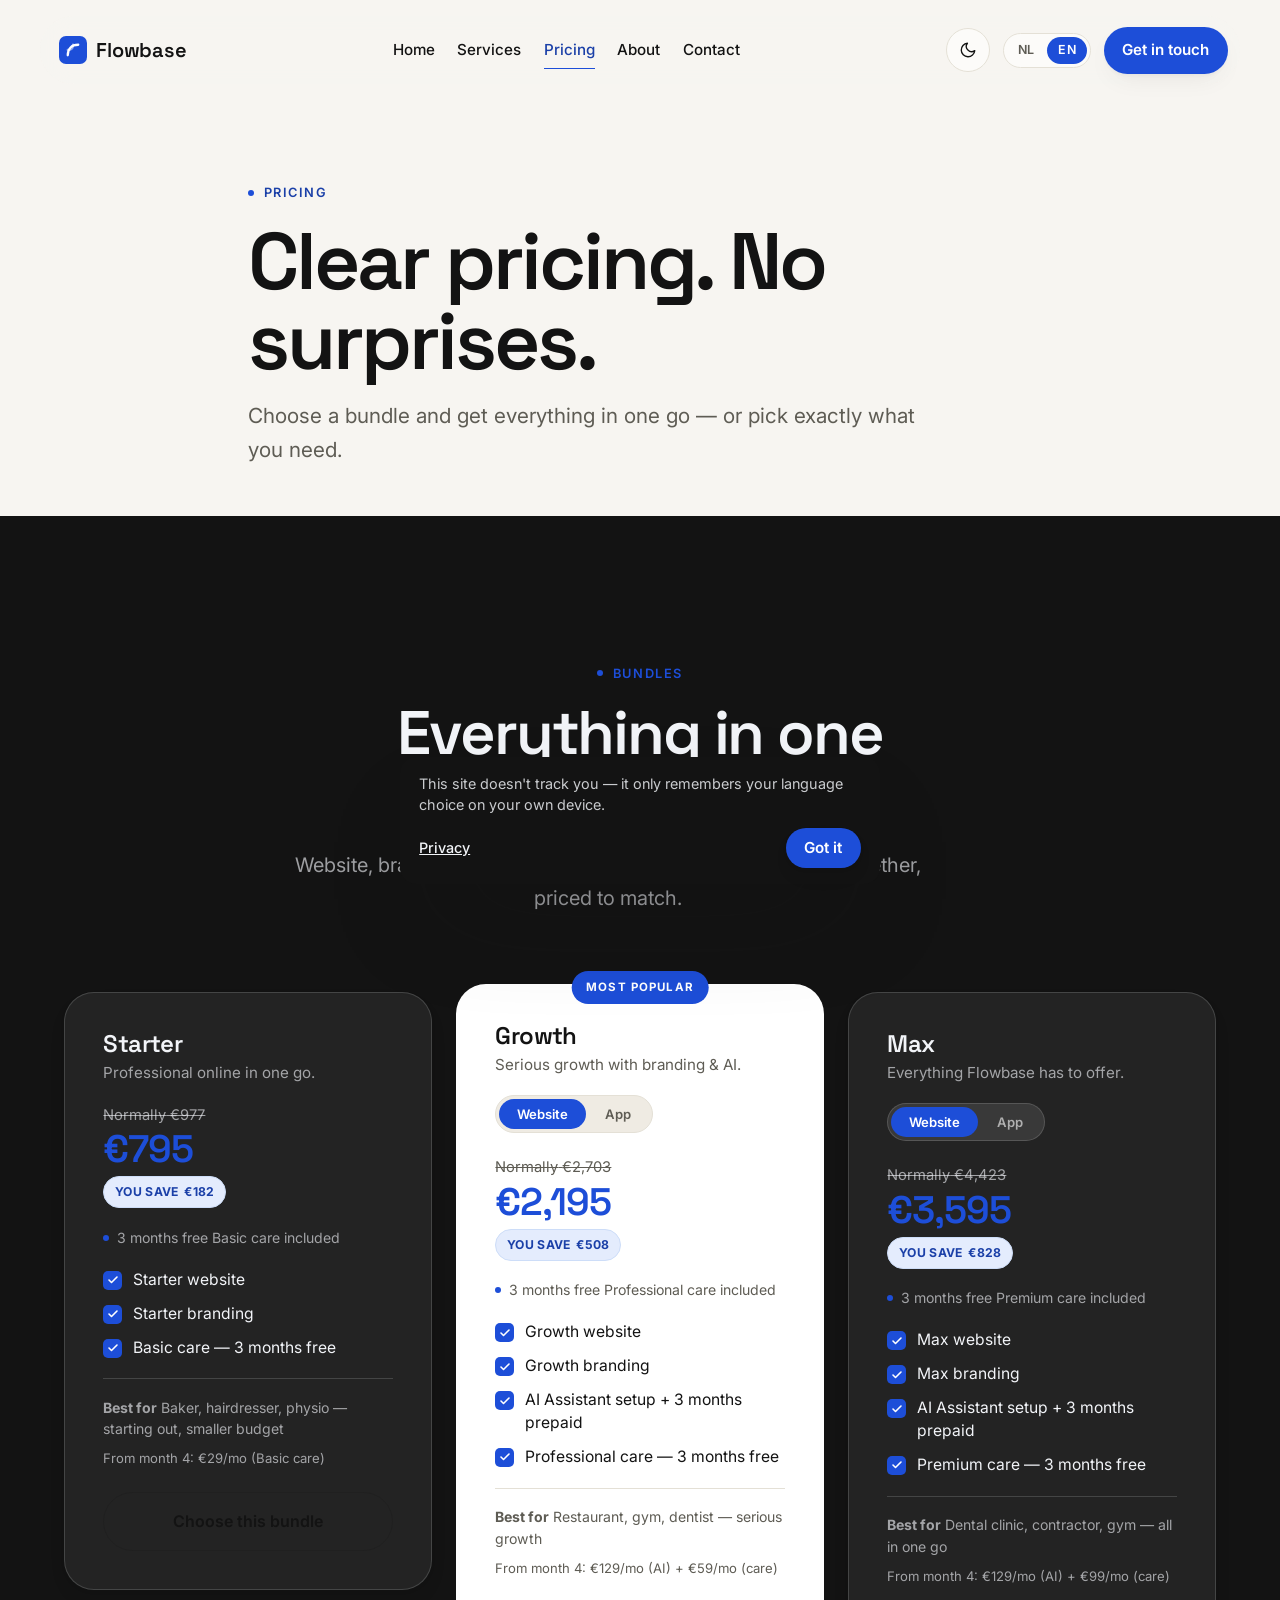
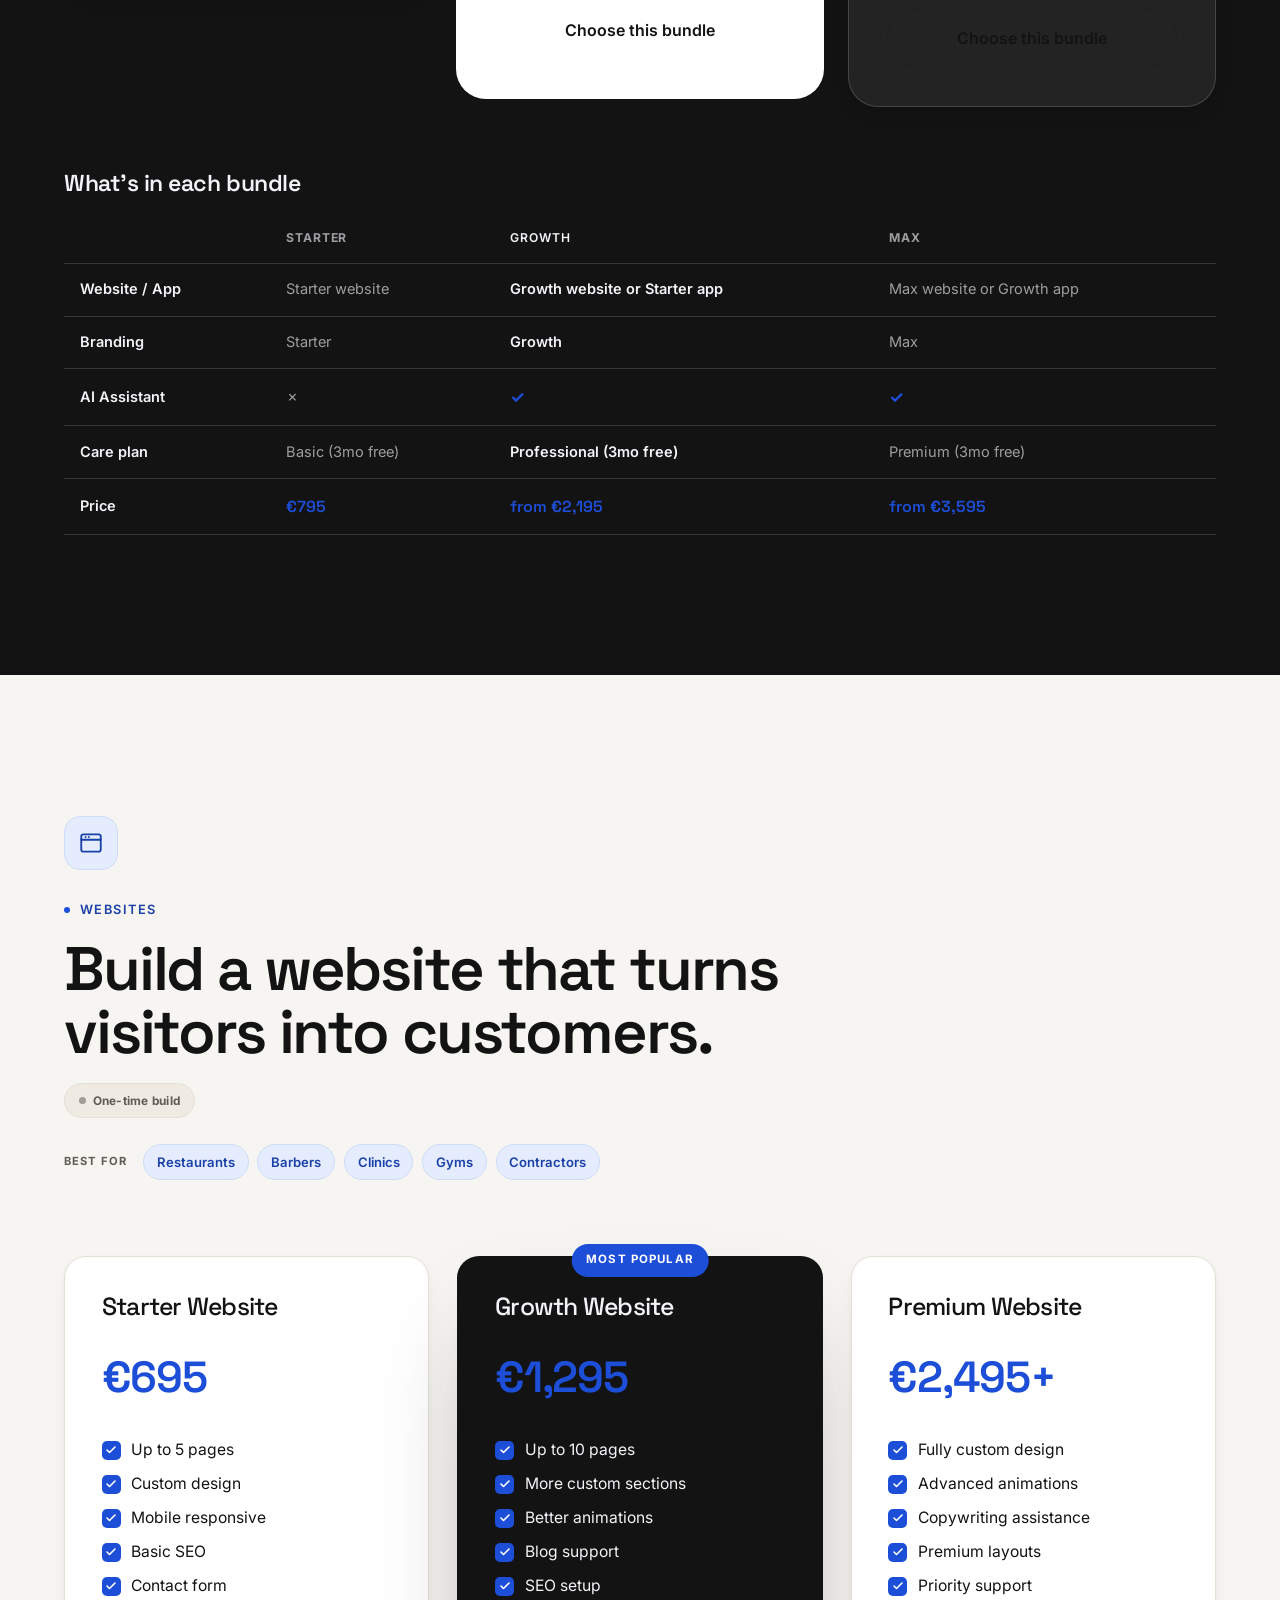
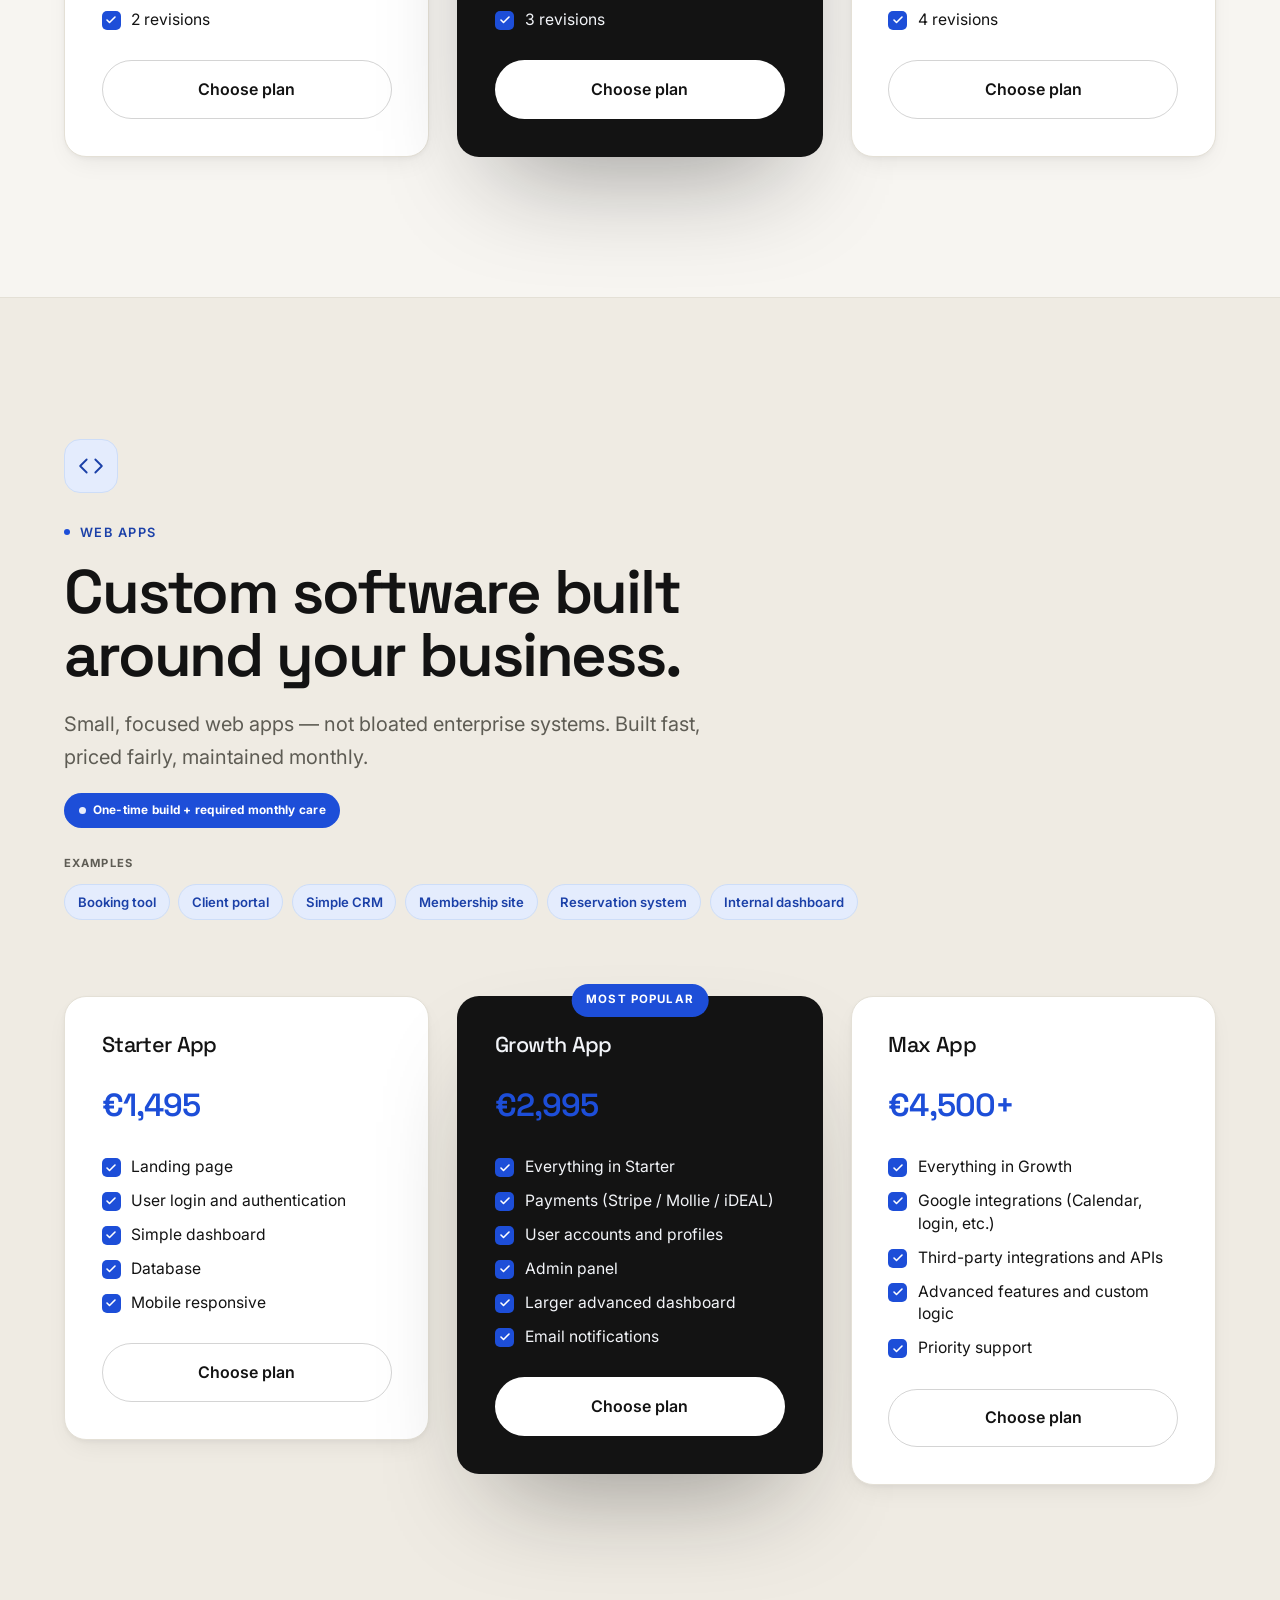
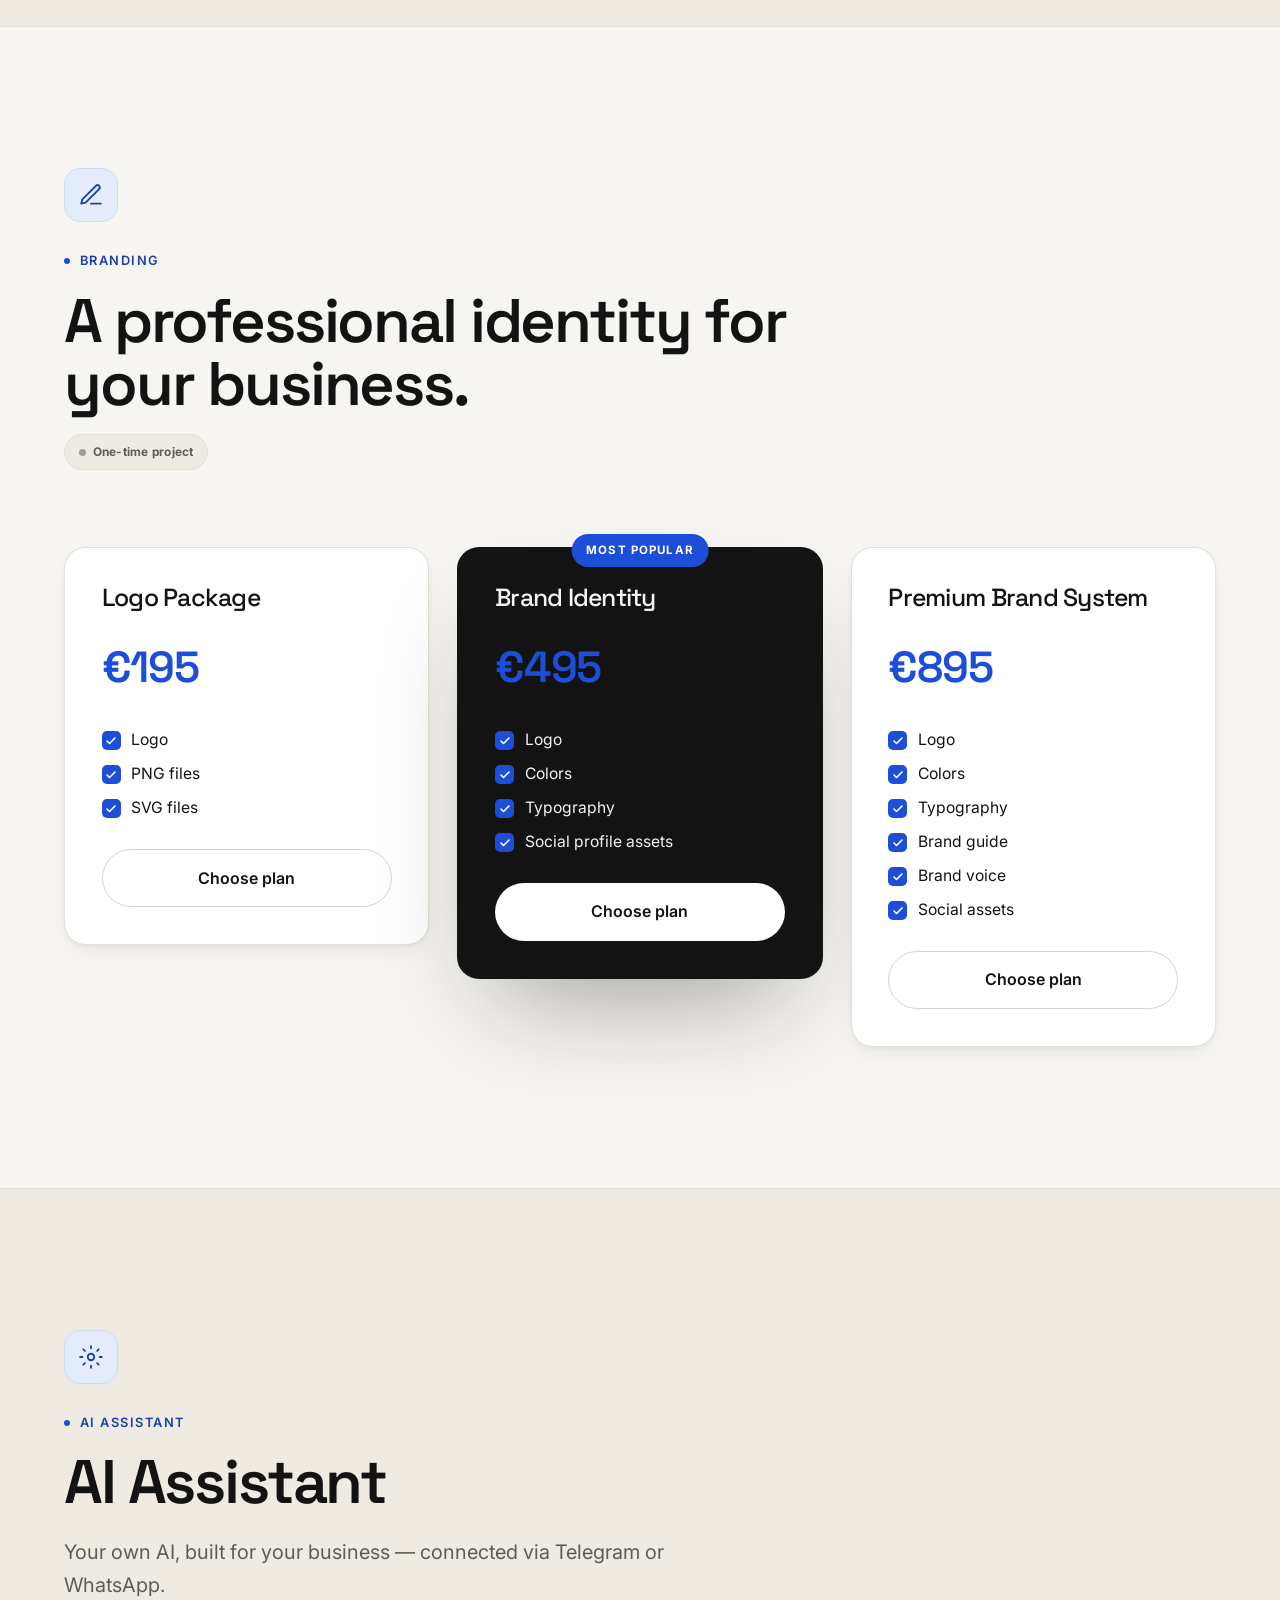
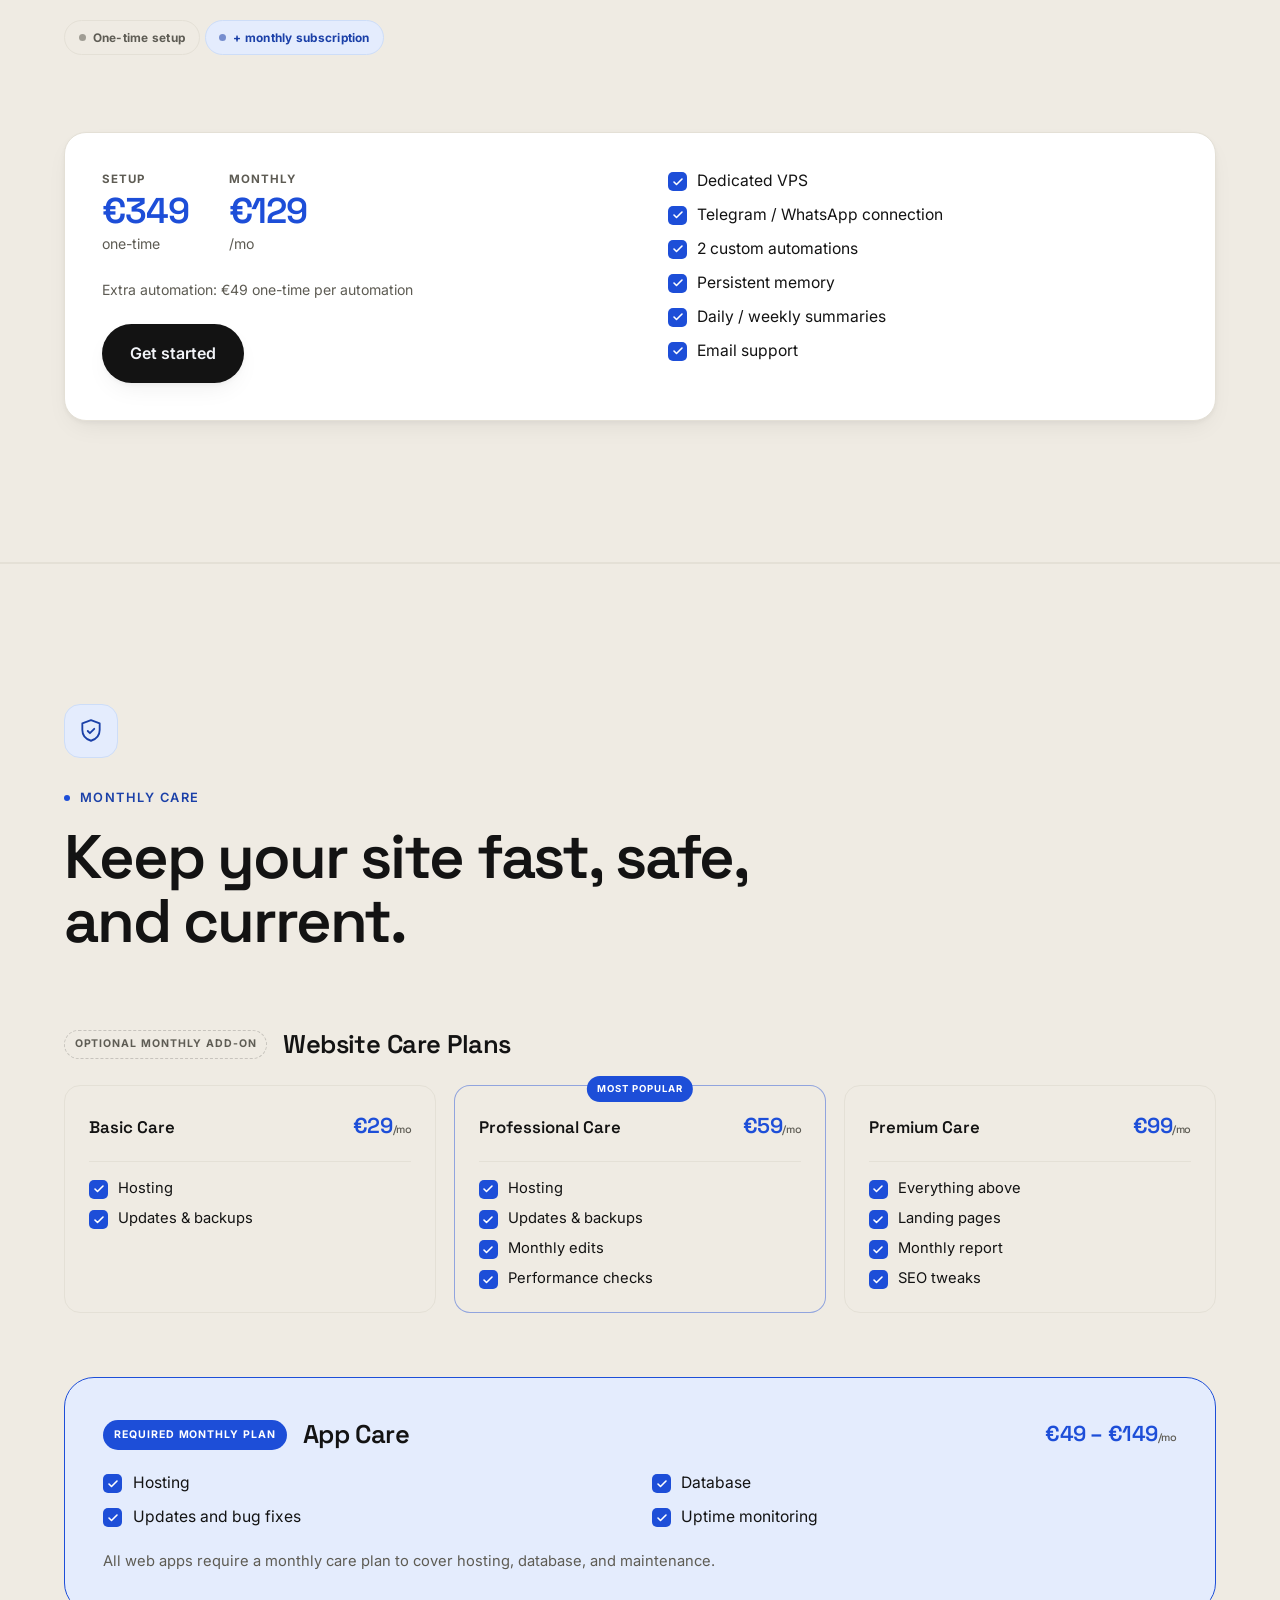
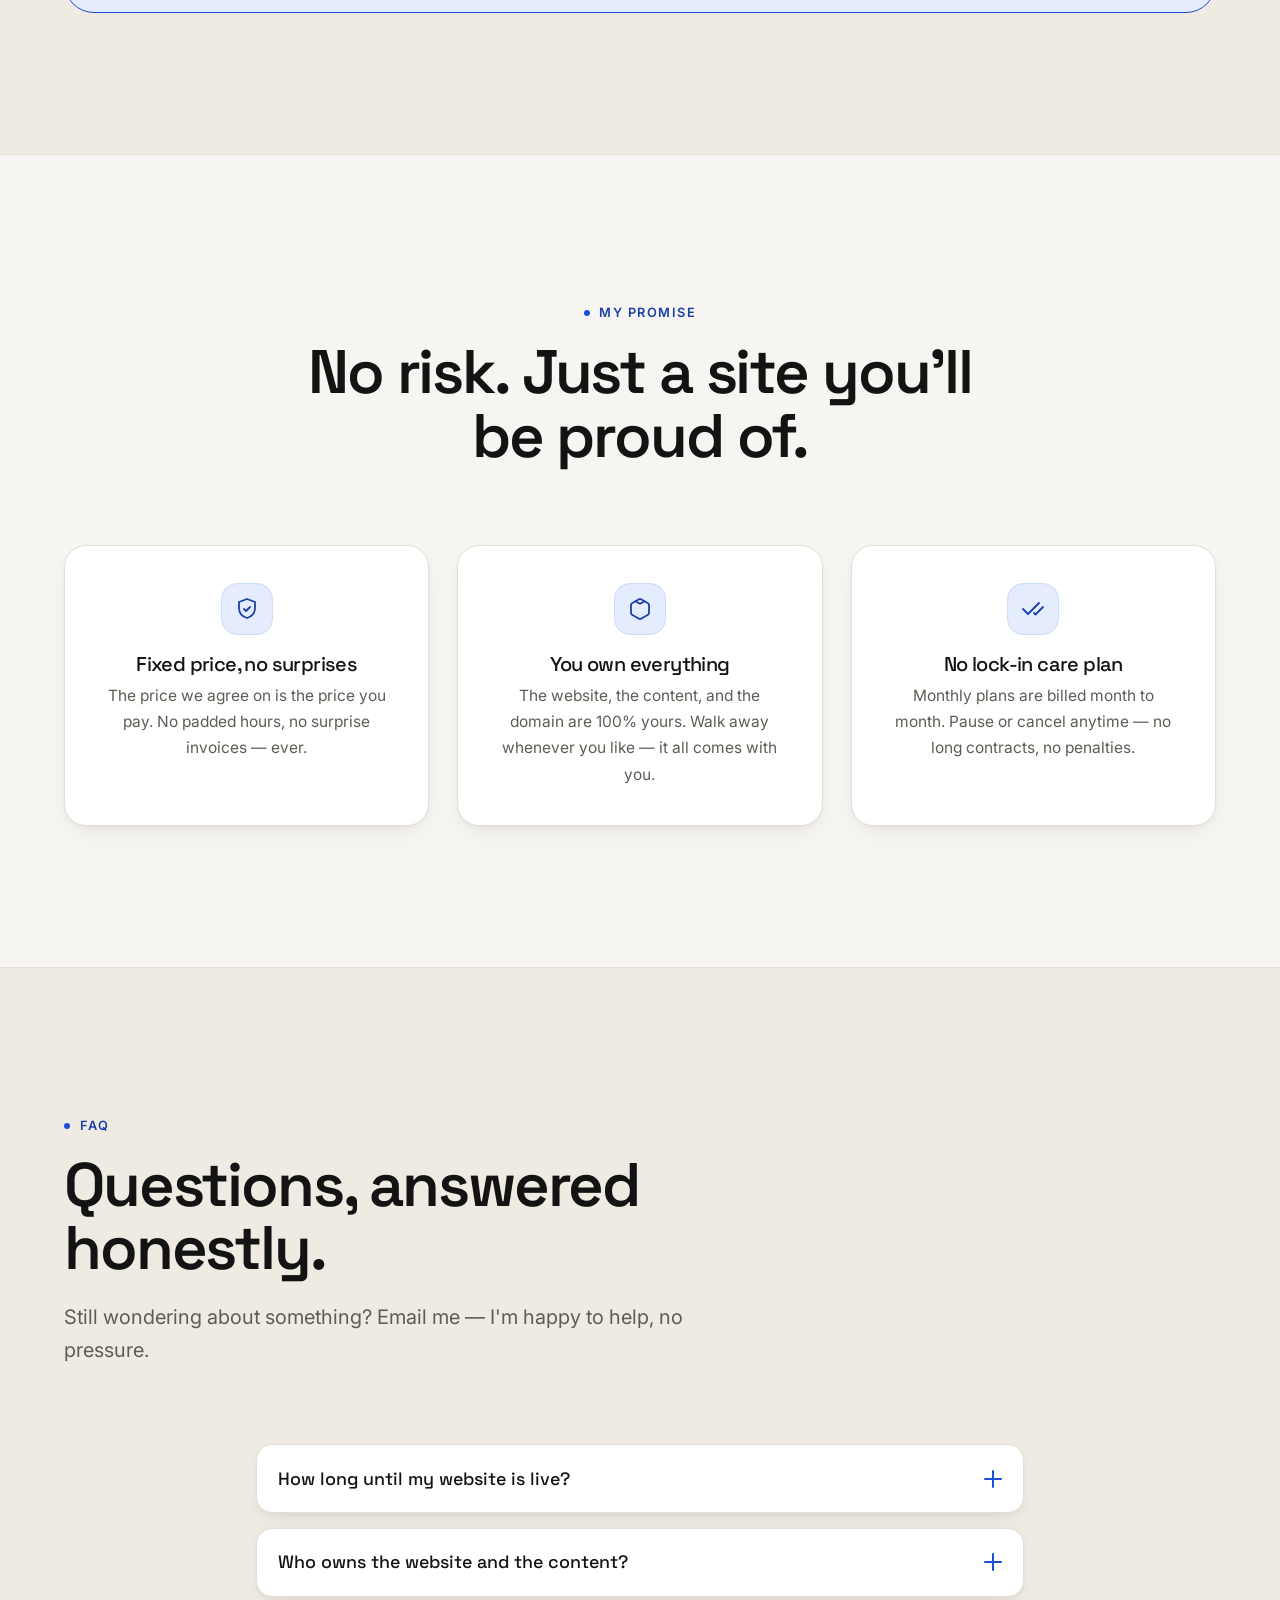
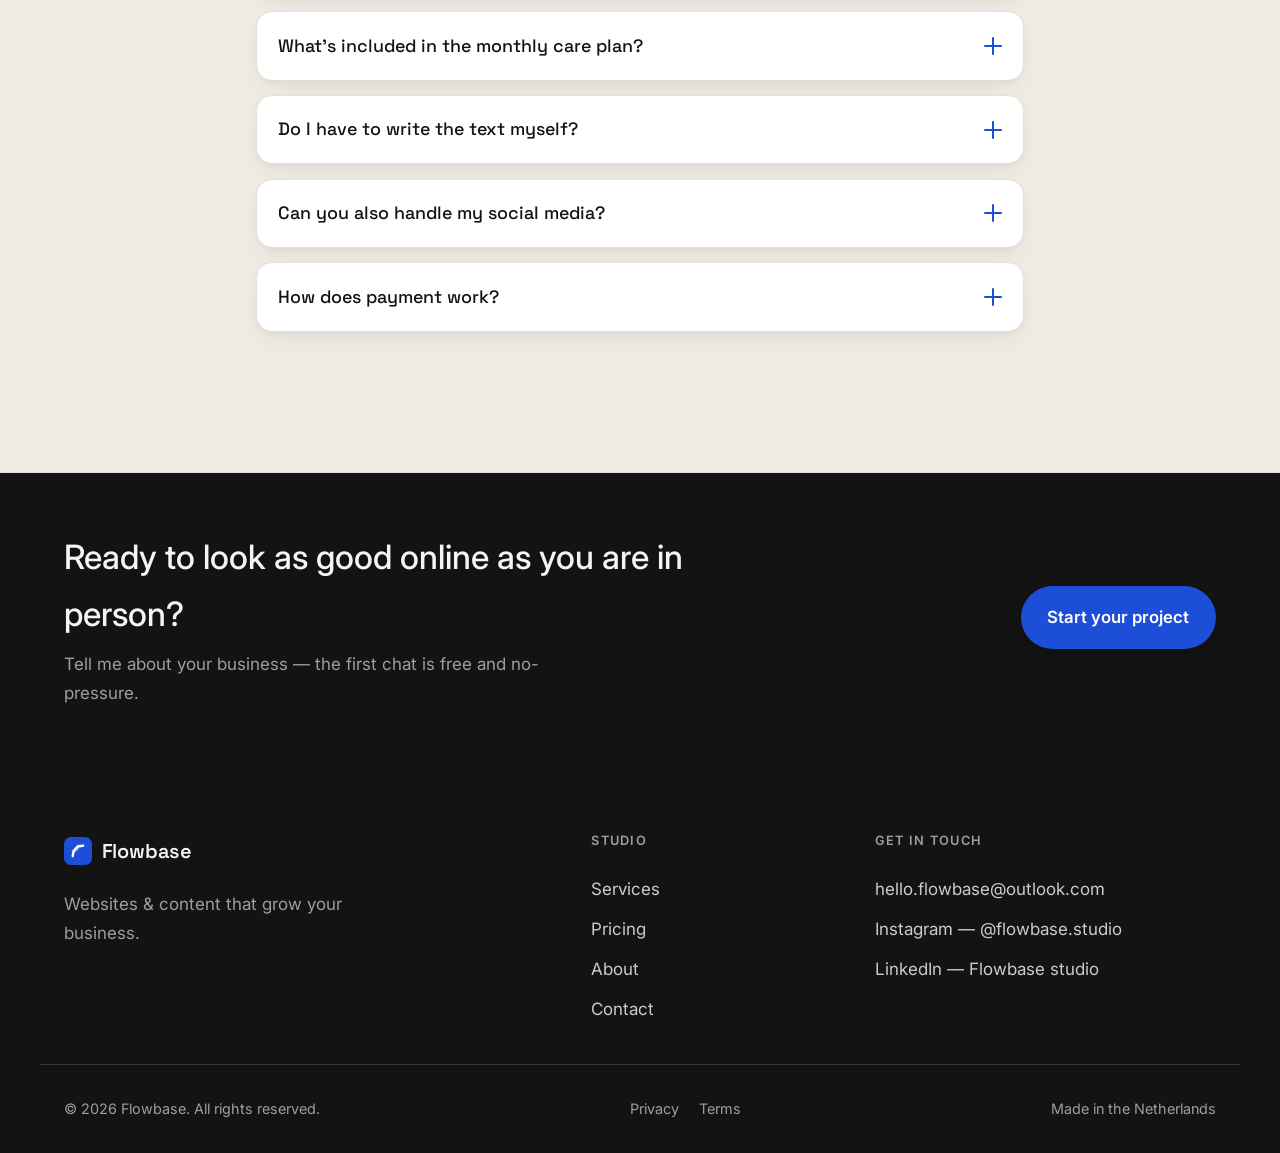
==== commit 2c201f8e: "Remove content/social media service, update to 4 services Services are now: Websites, Apps, Branding" ====
--- a/pricing.html
+++ b/pricing.html
@@ -141,7 +141,7 @@
         <div class="section__head section__head--center reveal">
           <p class="eyebrow eyebrow--light"><span class="eyebrow__dot" aria-hidden="true"></span><span data-i18n="pr.bun.eyebrow">Bundles</span></p>
           <h2 class="section__title" id="bun-title" data-i18n="pr.bun.title">Everything in one package.</h2>
-          <p class="section__lead" data-i18n="pr.bun.lead">Website, branding and content — with 3 months free care. Better together, priced to match.</p>
+          <p class="section__lead" data-i18n="pr.bun.lead">Website, branding and AI — with 3 months free care. Better together, priced to match.</p>
         </div>
 
         <div class="bun-grid reveal">
@@ -153,15 +153,14 @@
               <p class="bun-card__tag" data-i18n="pr.bun1.tag">Professional online in one go.</p>
             </div>
             <div class="bun-price">
-              <span class="bun-price__was"><span data-i18n="pr.bun.was">Normally</span> &euro;1,072</span>
-              <span class="bun-price__now">&euro;895</span>
-              <span class="bun-price__save"><span data-i18n="pr.bun.saving">You save</span> &euro;177</span>
+              <span class="bun-price__was"><span data-i18n="pr.bun.was">Normally</span> &euro;977</span>
+              <span class="bun-price__now">&euro;795</span>
+              <span class="bun-price__save"><span data-i18n="pr.bun.saving">You save</span> &euro;182</span>
             </div>
             <p class="bun-card__free" data-i18n="pr.bun1.free">3 months free Basic care included</p>
             <ul class="ticks">
               <li data-i18n="pr.bun1.i1">Starter website</li>
               <li data-i18n="pr.bun1.i2">Starter branding</li>
-              <li data-i18n="pr.bun1.i3">Starter content (3 posts + 1 reel)</li>
               <li data-i18n="pr.bun1.i4">Basic care &mdash; 3 months free</li>
             </ul>
             <p class="bun-card__for"><strong data-i18n="pr.bestforLabel">Best for</strong> <span data-i18n="pr.bun1.for">Baker, hairdresser, physio &mdash; starting out, smaller budget</span></p>
@@ -174,23 +173,22 @@
             <span class="badge" data-i18n="bundle.badge">Most popular</span>
             <div class="bun-card__head">
               <h3 class="bun-card__name" data-i18n="pr.bun2.name">Growth</h3>
-              <p class="bun-card__tag" data-i18n="pr.bun2.tag">Serious growth with branding, content &amp; AI.</p>
+              <p class="bun-card__tag" data-i18n="pr.bun2.tag">Serious growth with branding &amp; AI.</p>
             </div>
             <div class="bun-toggle" role="group" aria-label="Choose type">
               <button type="button" class="bun-toggle__btn is-active" data-choice="web" data-i18n="pr.bun.toggle.web">Website</button>
               <button type="button" class="bun-toggle__btn" data-choice="app" data-i18n="pr.bun.toggle.app">App</button>
             </div>
             <div class="bun-price">
-              <span class="bun-price__was"><span data-i18n="pr.bun.was">Normally</span> <span class="js-bun-was" data-web="&euro;2,878" data-app="&euro;3,078">&euro;2,878</span></span>
-              <span class="bun-price__now js-bun-now" data-web="&euro;2,295" data-app="&euro;2,495">&euro;2,295</span>
-              <span class="bun-price__save"><span data-i18n="pr.bun.saving">You save</span> <span class="js-bun-save" data-web="&euro;583" data-app="&euro;583">&euro;583</span></span>
+              <span class="bun-price__was"><span data-i18n="pr.bun.was">Normally</span> <span class="js-bun-was" data-web="&euro;2,703" data-app="&euro;2,903">&euro;2,703</span></span>
+              <span class="bun-price__now js-bun-now" data-web="&euro;2,195" data-app="&euro;2,395">&euro;2,195</span>
+              <span class="bun-price__save"><span data-i18n="pr.bun.saving">You save</span> <span class="js-bun-save" data-web="&euro;508" data-app="&euro;508">&euro;508</span></span>
             </div>
             <p class="bun-card__free" data-i18n="pr.bun2.free">3 months free Professional care included</p>
             <ul class="ticks">
               <li class="js-web" data-i18n="pr.bun2.iweb">Growth website</li>
               <li class="js-app" hidden data-i18n="pr.bun2.iapp">Starter app</li>
               <li data-i18n="pr.bun2.i2">Growth branding</li>
-              <li data-i18n="pr.bun2.i3">Growth content (5 posts + 2 reels)</li>
               <li data-i18n="pr.bun2.i4">AI Assistant setup + 3 months prepaid</li>
               <li data-i18n="pr.bun2.i5">Professional care &mdash; 3 months free</li>
             </ul>
@@ -210,16 +208,15 @@
               <button type="button" class="bun-toggle__btn" data-choice="app" data-i18n="pr.bun.toggle.app">App</button>
             </div>
             <div class="bun-price">
-              <span class="bun-price__was"><span data-i18n="pr.bun.was">Normally</span> <span class="js-bun-was" data-web="&euro;4,672" data-app="&euro;5,172">&euro;4,672</span></span>
-              <span class="bun-price__now js-bun-now" data-web="&euro;3,695" data-app="&euro;4,095">&euro;3,695</span>
-              <span class="bun-price__save"><span data-i18n="pr.bun.saving">You save</span> <span class="js-bun-save" data-web="&euro;977" data-app="&euro;1,077">&euro;977</span></span>
+              <span class="bun-price__was"><span data-i18n="pr.bun.was">Normally</span> <span class="js-bun-was" data-web="&euro;4,423" data-app="&euro;4,923">&euro;4,423</span></span>
+              <span class="bun-price__now js-bun-now" data-web="&euro;3,595" data-app="&euro;3,995">&euro;3,595</span>
+              <span class="bun-price__save"><span data-i18n="pr.bun.saving">You save</span> <span class="js-bun-save" data-web="&euro;828" data-app="&euro;928">&euro;828</span></span>
             </div>
             <p class="bun-card__free" data-i18n="pr.bun3.free">3 months free Premium care included</p>
             <ul class="ticks">
               <li class="js-web" data-i18n="pr.bun3.iweb">Max website</li>
               <li class="js-app" hidden data-i18n="pr.bun3.iapp">Growth app</li>
               <li data-i18n="pr.bun3.i2">Max branding</li>
-              <li data-i18n="pr.bun3.i3">Max content (8 posts + 3 reels)</li>
               <li data-i18n="pr.bun3.i4">AI Assistant setup + 3 months prepaid</li>
               <li data-i18n="pr.bun3.i5">Premium care &mdash; 3 months free</li>
             </ul>
@@ -255,12 +252,6 @@
                 <td data-i18n="pr.bun.cmp.b3brand">Max</td>
               </tr>
               <tr>
-                <th data-i18n="pr.bun.cmp.content">Content</th>
-                <td data-i18n="pr.bun.cmp.b1con">Starter (3+1)</td>
-                <td class="bun-compare__pop" data-i18n="pr.bun.cmp.b2con">Growth (5+2)</td>
-                <td data-i18n="pr.bun.cmp.b3con">Max (8+3)</td>
-              </tr>
-              <tr>
                 <th data-i18n="pr.bun.cmp.ai">AI Assistant</th>
                 <td class="bun-compare__no">&#10007;</td>
                 <td class="bun-compare__pop bun-compare__yes">&#10003;</td>
@@ -274,9 +265,9 @@
               </tr>
               <tr>
                 <th data-i18n="pr.bun.cmp.price">Price</th>
-                <td class="bun-compare__price">&euro;895</td>
-                <td class="bun-compare__pop bun-compare__price" data-i18n="pr.bun.cmp.b2price">from &euro;2,295</td>
-                <td class="bun-compare__price" data-i18n="pr.bun.cmp.b3price">from &euro;3,695</td>
+                <td class="bun-compare__price">&euro;795</td>
+                <td class="bun-compare__pop bun-compare__price" data-i18n="pr.bun.cmp.b2price">from &euro;2,195</td>
+                <td class="bun-compare__price" data-i18n="pr.bun.cmp.b3price">from &euro;3,595</td>
               </tr>
             </tbody>
           </table>
@@ -510,70 +501,6 @@
               <li data-i18n="pr.ai.t6">Email support</li>
             </ul>
           </div>
-        </div>
-      </div>
-    </section>
-
-    <!-- ========== 6 · CONTENT ========== -->
-    <section class="section" id="content" aria-labelledby="con-ind-title">
-      <div class="container">
-        <div class="section__head reveal">
-          <span class="cat-icon" aria-hidden="true">
-            <svg viewBox="0 0 24 24" width="26" height="26" fill="none" stroke="currentColor" stroke-width="1.7" stroke-linecap="round" stroke-linejoin="round"><path d="M3 17l6-6 4 4 7-7"/><path d="M21 8v5h-5"/></svg>
-          </span>
-          <p class="eyebrow"><span class="eyebrow__dot" aria-hidden="true"></span><span data-i18n="pr.cat.content">Social media content</span></p>
-          <h2 class="section__title" id="con-ind-title" data-i18n="pr.content.title">Content for your business &mdash; ready to post.</h2>
-          <p class="section__lead" data-i18n="pr.content.lead">You receive the content and post it yourself. No scheduling, no management &mdash; just great content delivered to you.</p>
-          <div class="billing-row"><span class="bill bill--once" data-i18n="pr.bill.content.once">One-time content pack</span></div>
-        </div>
-        <div class="grid grid--3 pricing-grid">
-          <article class="card price-card reveal">
-            <header class="price-card__head"><h3 data-i18n="pr.s1.name">Starter Content</h3></header>
-            <div class="price"><span class="price__amount">&euro;95</span></div>
-            <ul class="ticks">
-              <li data-i18n="pr.con.p3r1">3 posts + 1 reel</li>
-            </ul>
-            <a href="contact.html" class="btn btn--outline btn--block" data-i18n="pr.choose">Choose pack</a>
-          </article>
-          <article class="card price-card price-card--featured reveal">
-            <span class="badge" data-i18n="bundle.badge">Most popular</span>
-            <header class="price-card__head"><h3 data-i18n="pr.s2.name">Growth Content</h3></header>
-            <div class="price"><span class="price__amount">&euro;175</span></div>
-            <ul class="ticks">
-              <li data-i18n="pr.con.p5r2">5 posts + 2 reels</li>
-            </ul>
-            <a href="contact.html" class="btn btn--light btn--block" data-i18n="pr.choose">Choose pack</a>
-          </article>
-          <article class="card price-card reveal">
-            <header class="price-card__head"><h3 data-i18n="pr.s3.name">Max Content</h3></header>
-            <div class="price"><span class="price__amount">&euro;249</span></div>
-            <ul class="ticks">
-              <li data-i18n="pr.con.p8r3">8 posts + 3 reels</li>
-            </ul>
-            <a href="contact.html" class="btn btn--outline btn--block" data-i18n="pr.choose">Choose pack</a>
-          </article>
-        </div>
-        <!-- A la carte -->
-        <div class="buy reveal">
-          <div class="buy__head">
-            <span class="buy__tag" data-i18n="pr.alac.sub">One-time &mdash; no subscription</span>
-            <h3 class="buy__title" data-i18n="pr.alac.title">&Agrave; la carte</h3>
-          </div>
-          <div class="buy__groups">
-            <div class="buy__group">
-              <span class="buy__grouplabel" data-i18n="pr.sep.posts">Posts</span>
-              <ul class="buy__list">
-                <li class="buyrow"><span class="buyrow__name" data-i18n="pr.alac.post">Extra post (image + caption)</span><span class="buyrow__price">&euro;25</span></li>
-              </ul>
-            </div>
-            <div class="buy__group">
-              <span class="buy__grouplabel" data-i18n="pr.sep.reels">Reels</span>
-              <ul class="buy__list">
-                <li class="buyrow"><span class="buyrow__name" data-i18n="pr.alac.reel">Extra reel (short video + caption)</span><span class="buyrow__price">&euro;39</span></li>
-              </ul>
-            </div>
-          </div>
-          <p class="buy__note" data-i18n="pr.sep.note">Each post includes image and caption, ready to upload.</p>
         </div>
       </div>
     </section>
